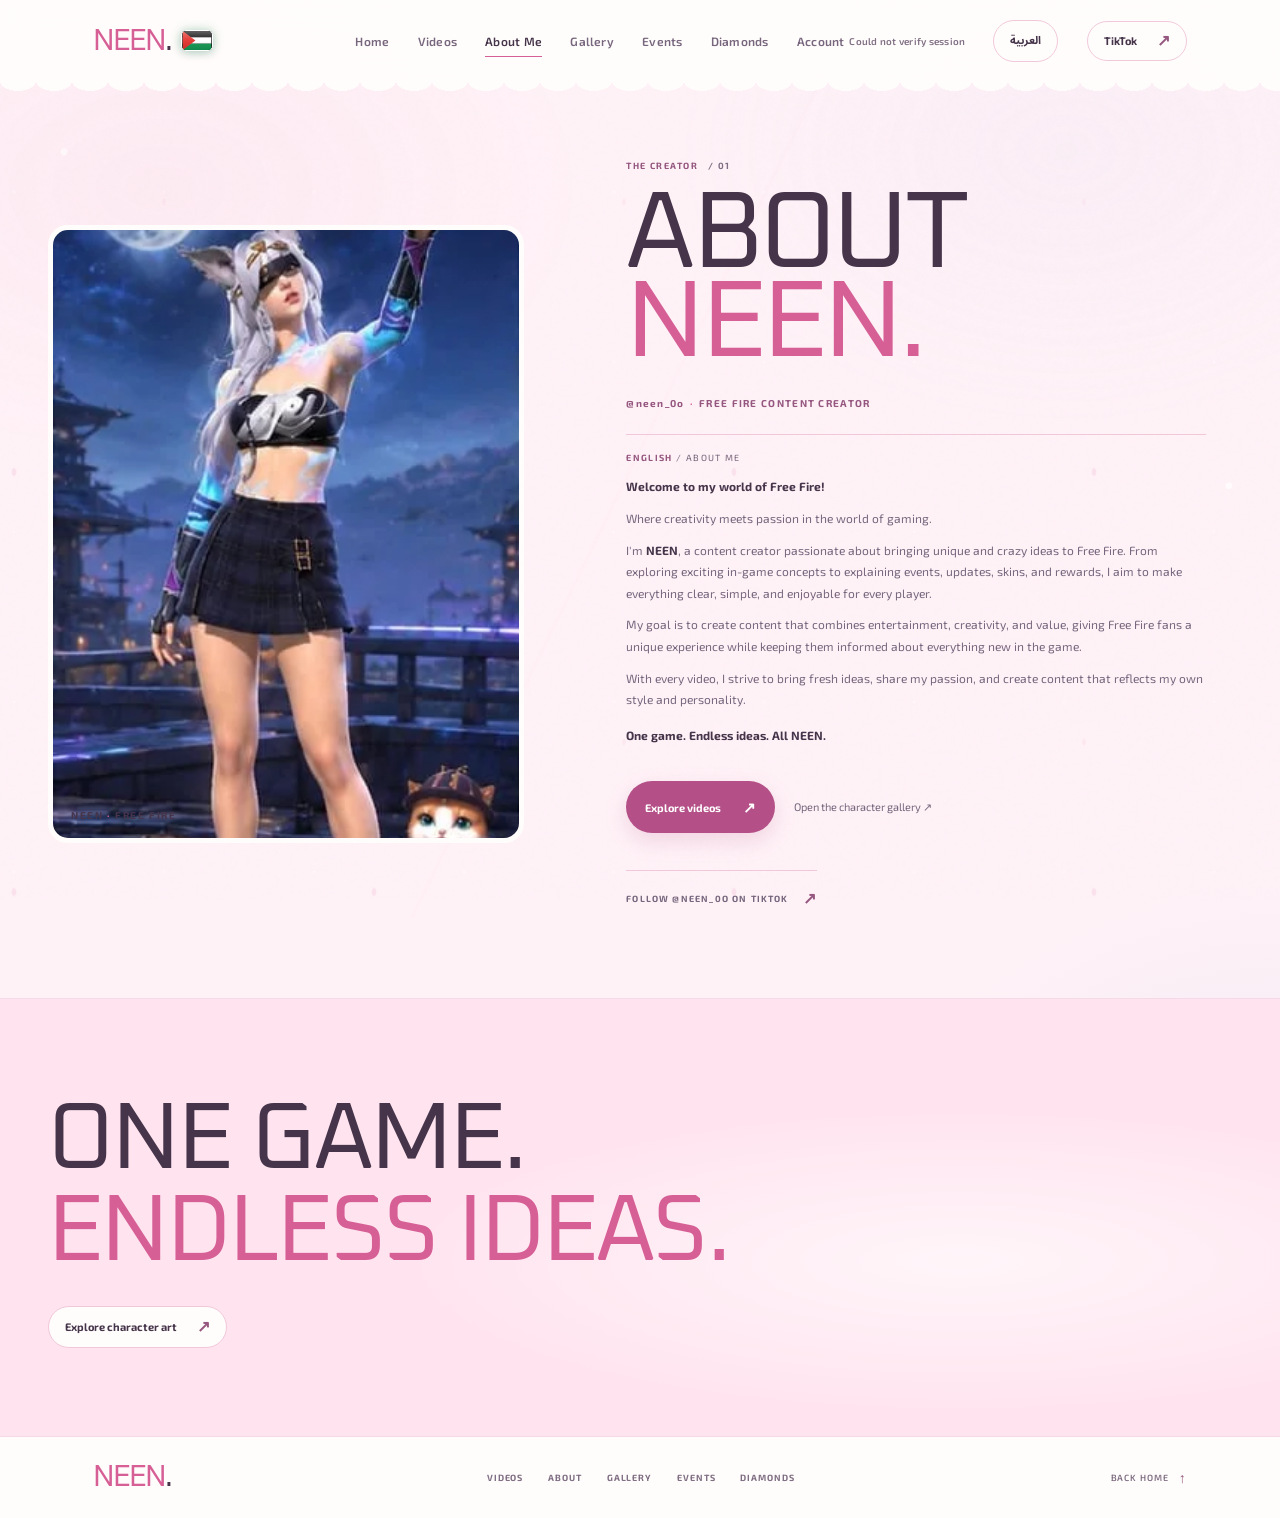
==== about.html @ 9dfdc765 "feat: implement complete owner dashboard" ====
<!doctype html>
<html lang="en">
  <head>
    <meta charset="utf-8" />
    <meta name="viewport" content="width=device-width, initial-scale=1" />
    <meta name="theme-color" content="#FFF2F7" />
    <link rel="icon" type="image/svg+xml" href="favicon.svg" />
    <meta name="description" content="Meet NEEN, a Free Fire content creator." />
    <title>About NEEN — Free Fire Content Creator</title>
    <link rel="preconnect" href="https://fonts.googleapis.com" />
    <link rel="preconnect" href="https://fonts.gstatic.com" crossorigin />
    <link href="https://fonts.googleapis.com/css2?family=Caveat:wght@600;700&family=Exo+2:wght@400;500;600;700;800&family=Noto+Sans+Arabic:wght@400;500;600;700&family=Oxanium:wght@400;500;600;700;800&display=swap" rel="stylesheet" />
    <link rel="stylesheet" href="styles.css?v=20261121u3" />
    <script src="script.js?v=20261121fast" defer></script>
  </head>
  <body>
    <div class="site-shell">
      <header class="site-header">
        <span class="wordmark wordmark-lockup"><a href="index.html" aria-label="NEEN home">NEE</a><a class="wordmark-admin-entry" href="events-admin.php" aria-label="Events admin console">E</a><span aria-hidden="true">.</span><span class="palestine-flag-badge" title="فلسطين • Palestine" aria-label="علم فلسطين"><svg viewBox="0 0 36 24" width="32" height="21" aria-hidden="true"><rect width="36" height="8" y="0" fill="#111111"/><rect width="36" height="8" y="8" fill="#ffffff"/><rect width="36" height="8" y="16" fill="#149954"/><polygon points="0,0 16,12 0,24" fill="#e4312b"/></svg></span></span>
        <button class="menu-toggle" type="button" aria-label="Open navigation" aria-expanded="false" aria-controls="site-navigation"><span></span><span></span></button>
        <nav class="site-navigation" id="site-navigation" aria-label="Main navigation">
          <a class="nav-link" href="index.html">Home</a>
          <a class="nav-link" href="videos.html">Videos</a>
          <a class="nav-link is-active" href="about.html" aria-current="page">About Me</a>
          <a class="nav-link" href="gallery.html">Gallery</a>
          <a class="nav-link" href="events.html">Events</a>
          <a class="nav-link" href="diamonds.html">Diamonds</a>
          <a class="nav-cta" href="https://www.tiktok.com/@neen_0o" target="_blank" rel="noreferrer"><span>TikTok</span><span class="arrow" aria-hidden="true">↗</span></a>
        </nav>
      </header>
      <main class="page-main">
        <section class="about-page section-wrap" aria-labelledby="page-title">
          <figure class="about-page-art">
            <img src="neno/WhatsApp%20Image%202026-10-29%20at%2011.23.14%20PM.webp" alt="NEEN's Free Fire character posing beneath a full moon on a rooftop" fetchpriority="high" />
            <figcaption>NEEN <span>·</span> FREE FIRE</figcaption>
          </figure>
          <div class="about-page-copy">
            <p class="eyebrow section-eyebrow">THE CREATOR <span> / 01</span></p>
            <h1 id="page-title">ABOUT<br /><span>NEEN.</span></h1>
            <p class="about-page-handle">@neen_0o <span>·</span> FREE FIRE CONTENT CREATOR</p>
            <div class="about-biography">
              <section class="about-language-section" lang="en" aria-labelledby="about-english-title">
                <h2 id="about-english-title">ENGLISH <span> / ABOUT ME</span></h2>
                <p class="about-biography-lead"><strong>Welcome to my world of Free Fire!</strong></p>
                <p>Where creativity meets passion in the world of gaming.</p>
                <p>I'm <strong>NEEN</strong>, a content creator passionate about bringing unique and crazy ideas to Free Fire. From exploring exciting in-game concepts to explaining events, updates, skins, and rewards, I aim to make everything clear, simple, and enjoyable for every player.</p>
                <p>My goal is to create content that combines entertainment, creativity, and value, giving Free Fire fans a unique experience while keeping them informed about everything new in the game.</p>
                <p>With every video, I strive to bring fresh ideas, share my passion, and create content that reflects my own style and personality.</p>
                <p class="about-biography-signature"><strong>One game. Endless ideas. All NEEN.</strong></p>
              </section>
              <section class="about-language-section about-language-ar" lang="ar" dir="rtl" aria-labelledby="about-arabic-title">
                <h2 id="about-arabic-title">العربية <span> / نبذة عني</span></h2>
                <p class="about-biography-lead"><strong>مرحبًا بكم في عالمي الخاص بلعبة Free Fire!</strong></p>
                <p>حيث يلتقي الإبداع بالشغف في عالم الألعاب.</p>
                <p>أنا <strong>NEEN</strong>، صانعة محتوى متخصصة في تقديم أفكار مميزة ومجنونة داخل فري فاير، إلى جانب شرح الأحداث والتحديثات والسكنات والجوائز بطريقة واضحة ومبسطة تساعد اللاعبين على متابعة كل ما هو جديد في اللعبة.</p>
                <p>أسعى إلى تقديم محتوى يجمع بين المتعة والإبداع والفائدة، ويمنح محبي فري فاير تجربة مميزة، مع الحرص على تقديم المعلومات بوضوح وتطوير محتوى يحمل بصمتي الخاصة.</p>
                <p class="about-biography-signature"><strong>لعبة واحدة، أفكار بلا حدود، وكلها بطابع NEEN.</strong></p>
              </section>
            </div>
            <div class="about-page-links">
              <a class="button button-primary" href="videos.html"><span>Explore videos</span><span class="button-arrow" aria-hidden="true">↗</span></a>
              <a class="text-link" href="gallery.html">Open the character gallery ↗</a>
            </div>
            <a class="about-tiktok-link" href="https://www.tiktok.com/@neen_0o" target="_blank" rel="noreferrer">FOLLOW @NEEN_0O ON TIKTOK <span aria-hidden="true">↗</span></a>
          </div>
        </section>
        <section class="about-page-note">
          <div class="section-wrap"><p class="eyebrow section-eyebrow">THE NEEN SIGNATURE</p><h2>ONE GAME.<br /><span>ENDLESS IDEAS.</span></h2><a class="outline-link" href="gallery.html"><span>Explore character art</span><span class="arrow" aria-hidden="true">↗</span></a></div>
        </section>
      </main>
      <footer class="site-footer">
        <a class="wordmark footer-wordmark" href="index.html">NEEN<span>.</span></a>
        <p>FREE FIRE CONTENT <span>·</span> @NEEN_0O</p>
        <div class="footer-links"><a href="videos.html">VIDEOS</a><a href="about.html">ABOUT</a><a href="gallery.html">GALLERY</a><a href="events.html">EVENTS</a><a href="diamonds.html">DIAMONDS</a></div>
        <a class="back-to-top" href="index.html">BACK HOME <span aria-hidden="true">↑</span></a>
      </footer>
    </div>
  </body>
</html>
---- styles.css ----
:root {
  color-scheme: light;
  --bg: #fff2f7;
  --bg-raised: #ffe4ef;
  --surface: #fffdfb;
  --surface-raised: #fff7fa;
  --pink: #d65f96;
  --pink-bright: #eb88b4;
  --magenta: #b44f87;
  --pink-soft: #95577f;
  --lavender: #c8c8ed;
  --text: #45344a;
  --text-secondary: #77667d;
  --text-muted: #806f84;
  --border: #f1c8da;
  --divider: #f5d9e6;
  --display: "Oxanium", "Noto Sans Arabic", "Segoe UI", sans-serif;
  --brush: "Caveat", cursive;
  --body: "Exo 2", "Noto Sans Arabic", "Segoe UI", sans-serif;
  --soft-shadow: 0 12px 30px rgb(157 100 139 / 12%);
  font-family: var(--body);
  background: var(--bg);
  color: var(--text);
  scroll-behavior: smooth;
  scroll-padding-top: 88px;
}

*,
*::before,
*::after {
  box-sizing: border-box;
}

body {
  min-width: 320px;
  margin: 0;
  isolation: isolate;
  background:
    radial-gradient(circle at 5% 10%, rgb(255 255 255 / 80%) 0 3px, transparent 4px),
    radial-gradient(circle at 96% 32%, rgb(255 255 255 / 70%) 0 3px, transparent 4px),
    radial-gradient(ellipse at 100% 100%, rgb(200 200 237 / 45%), transparent 34rem),
    var(--bg);
}

body::before {
  position: fixed;
  z-index: -2;
  pointer-events: none;
  inset: 0;
  content: "";
  opacity: 0.035;
  background-image: url("data:image/svg+xml,%3Csvg viewBox='0 0 180 180' xmlns='http://www.w3.org/2000/svg'%3E%3Cfilter id='n'%3E%3CfeTurbulence type='fractalNoise' baseFrequency='.85' numOctaves='3' stitchTiles='stitch'/%3E%3C/filter%3E%3Crect width='100%25' height='100%25' filter='url(%23n)' opacity='.16'/%3E%3C/svg%3E");
}

body::after {
  position: fixed;
  z-index: -1;
  inset: -2%;
  content: "";
  opacity: 0.38;
  pointer-events: none;
  background-image:
    radial-gradient(ellipse at 14% 22%, rgb(214 95 150 / 12%) 0, transparent 28rem),
    radial-gradient(ellipse at 82% 18%, rgb(200 200 237 / 20%) 0, transparent 25rem),
    radial-gradient(ellipse 4px 7px at 40px 70px, rgb(214 95 150 / 28%) 0 42%, transparent 72%),
    radial-gradient(ellipse 3px 6px at 190px 220px, rgb(235 136 180 / 24%) 0 42%, transparent 72%),
    radial-gradient(circle 1px at 40px 40px, rgb(255 255 255 / 78%) 0 1px, transparent 2px),
    linear-gradient(116deg, transparent 49.8%, rgb(214 95 150 / 5%) 50%, transparent 50.2%);
  background-size:
    100% 100%,
    100% 100%,
    360px 420px,
    460px 540px,
    150px 170px,
    100% 100%;
  background-repeat: no-repeat, no-repeat, repeat, repeat, repeat, no-repeat;
  translate: var(--ambient-pointer-x, 0px) var(--ambient-pointer-y, 0px);
  transition: translate 600ms ease-out;
  animation: neen-ambient-drift 54s ease-in-out infinite alternate;
}

@keyframes neen-ambient-drift {
  from {
    transform: translate3d(-1.2%, 0, 0) scale(1);
  }

  to {
    transform: translate3d(1.2%, -1.2%, 0) scale(1.035);
  }
}

a {
  color: inherit;
  text-decoration: none;
}

button,
a {
  -webkit-tap-highlight-color: transparent;
}

a:focus-visible,
button:focus-visible {
  outline: 2px solid var(--pink-soft);
  outline-offset: 5px;
}

.site-shell {
  width: min(100%, 1920px);
  margin-inline: auto;
  overflow: clip;
}

.site-header {
  position: absolute;
  z-index: 10;
  inset: 0 0 auto;
  display: flex;
  align-items: center;
  justify-content: space-between;
  height: 88px;
  padding-inline: clamp(24px, 7.3vw, 112px);
  border-bottom: 1px solid var(--divider);
  background: var(--surface);
}

.wordmark {
  color: var(--pink);
  font-family: var(--display);
  font-size: 25px;
  font-weight: 400;
  line-height: 1;
}

.wordmark span {
  color: var(--text);
}

.wordmark-lockup {
  white-space: nowrap;
}

.wordmark-lockup > a {
  display: inline-block;
  color: inherit;
  font: inherit;
  letter-spacing: inherit;
  line-height: inherit;
  text-decoration: none;
}

.wordmark-lockup > a:focus-visible {
  border-radius: 2px;
  outline: 2px solid var(--pink-soft);
  outline-offset: 2px;
}

.wordmark-lockup > .wordmark-admin-entry {
  position: relative;
}

.wordmark-admin-entry::before {
  position: absolute;
  inset: -0.35em 0;
  content: "";
}

.feed-mark span,
.about-mark span {
  color: var(--pink);
}

.site-navigation {
  display: flex;
  align-items: center;
  gap: clamp(16px, 2.1vw, 33px);
}

.game-label {
  color: var(--text);
  font-family: var(--display);
  font-size: 19px;
  font-style: italic;
  font-weight: 700;
  white-space: nowrap;
}

.nav-link {
  position: relative;
  color: var(--text-secondary);
  font-size: 12px;
  font-weight: 600;
  transition: color 180ms ease;
}

.nav-link::after {
  position: absolute;
  right: 0;
  bottom: -9px;
  left: 0;
  height: 1px;
  background: var(--pink);
  content: "";
  transform: scaleX(0);
  transform-origin: left;
  transition: transform 180ms ease;
}

.nav-link:hover,
.nav-link.is-active {
  color: var(--text);
}

.nav-link.is-active::after,
.nav-link:hover::after {
  transform: scaleX(1);
}

.nav-cta,
.outline-link,
.language-toggle {
  display: inline-flex;
  min-height: 42px;
  align-items: center;
  justify-content: center;
  gap: 20px;
  padding: 0 16px;
  border: 1px solid var(--border);
  border-radius: 999px;
  background: var(--surface);
  color: var(--text);
  font-size: 11px;
  font-weight: 700;
  transition:
    border-color 180ms ease,
    background 180ms ease,
    box-shadow 180ms ease;
}

.nav-cta:hover,
  .outline-link:hover,
  .language-toggle:hover {
  border-color: var(--pink);
  background: var(--bg-raised);
  box-shadow: var(--soft-shadow);
}

.arrow {
  color: var(--pink-soft);
  font-size: 16px;
  line-height: 0.8;
}

.menu-toggle {
  display: none;
}

.hero {
  position: relative;
  display: flex;
  min-height: min(850px, 100svh);
  min-height: max(720px, min(850px, 100svh));
  align-items: center;
  padding: 110px clamp(24px, 12.4vw, 190px) 118px;
  isolation: isolate;
  background:
    radial-gradient(ellipse at 8% 15%, rgb(255 255 255 / 78%), transparent 28rem),
    radial-gradient(ellipse at 90% 85%, rgb(200 200 237 / 38%), transparent 36rem),
    var(--bg);
}

.hero-art {
  position: absolute;
  z-index: -2;
  top: 0;
  right: 0;
  bottom: 0;
  width: min(83%, 1420px);
  overflow: hidden;
  opacity: 1;
}

.hero-art img {
  width: 100%;
  height: 100%;
  object-fit: cover;
  object-position: 30% 38%;
  filter: saturate(1.06) contrast(1.08);
}

.hero-grid {
  position: absolute;
  z-index: -1;
  inset: 88px 0 0;
  pointer-events: none;
  background-image: linear-gradient(rgb(255 255 255 / 2%) 1px, transparent 1px);
  background-size: 100% 120px;
  mask-image: linear-gradient(90deg, #000, transparent 78%);
}

.hero-loot-canvas {
  position: absolute;
  z-index: 1;
  inset: 0;
  display: block;
  width: 100%;
  height: 100%;
  pointer-events: auto;
  touch-action: pan-y;
  cursor: pointer;
  opacity: 1;
}

.hero-loot-canvas:focus-visible {
  outline: 2px solid var(--pink-soft);
  outline-offset: -6px;
}

.hero-loot-status {
  position: absolute;
  z-index: 3;
  top: 104px;
  right: clamp(24px, 7.3vw, 112px);
  width: min(230px, calc(100% - 48px));
  padding: 14px 16px;
  border: 1px solid rgb(255 255 255 / 84%);
  border-radius: 18px;
  background: rgb(255 253 251 / 92%);
  box-shadow: var(--soft-shadow);
  backdrop-filter: blur(12px);
  pointer-events: none;
}

.hero-loot-status p {
  margin: 0;
}

.hero-loot-kicker {
  display: flex;
  justify-content: space-between;
  gap: 8px;
  color: var(--pink-soft);
  font-family: var(--display);
  font-size: 13px;
  font-weight: 800;
  letter-spacing: 0.1em;
}

.hero-loot-kicker span {
  color: var(--text-muted);
  font-family: var(--body);
  font-size: 9px;
  letter-spacing: 0.08em;
}

.hero-loot-count {
  display: flex;
  align-items: baseline;
  gap: 7px;
  margin-top: 5px !important;
  color: var(--text);
  font-family: var(--display);
  font-size: 21px;
  font-weight: 800;
}

.hero-loot-count [data-loot-count] {
  color: #ffd76a;
}

.hero-loot-value {
  margin-top: 2px !important;
  color: #e8c879;
  font-size: 9px;
}

.hero-loot-value > span:last-child {
  margin-left: 4px;
  color: var(--text-muted);
  font-size: 8px;
  letter-spacing: 0.08em;
}

.hero-loot-value [data-loot-coin-value],
.hero-loot-value [data-loot-group-value] {
  color: #e8c879;
  font-size: inherit;
}

.hero-loot-next {
  margin-top: 2px !important;
  color: var(--text-secondary);
  font-size: 10px;
}

.hero-loot-notice {
  margin-top: 8px !important;
  color: var(--text-muted);
  font-size: 9px;
  line-height: 1.4;
}

.hero-home-reward {
  display: grid;
  gap: 6px;
  margin-top: 10px;
  padding-top: 9px;
  border-top: 1px solid var(--divider);
  color: var(--text-secondary);
  font-size: 9px;
  pointer-events: auto;
}

.hero-home-reward strong {
  color: var(--text);
}

.hero-home-reward-button {
  min-height: 30px;
  padding: 5px 9px;
  border: 1px solid rgb(214 95 150 / 32%);
  border-radius: 999px;
  background: linear-gradient(110deg, #ffe4ef, #eee8fb);
  color: var(--text);
  cursor: pointer;
  font: inherit;
  font-weight: 700;
}

.hero-home-reward-button:disabled {
  cursor: not-allowed;
  opacity: 0.6;
}

.hero-home-reward-button:focus-visible {
  outline: 2px solid var(--pink-soft);
  outline-offset: 2px;
}

.hero-home-reward-message {
  color: var(--text-muted);
  font-size: 8px;
  line-height: 1.4;
}

@media (max-width: 760px) {
  .hero-loot-status {
    top: 98px;
    right: 18px;
    width: min(196px, calc(100% - 36px));
    padding: 10px 12px;
  }
}

.hero-loot-canvas[data-webgl="unavailable"],
.hero-loot-canvas[data-webgl="error"] {
  display: none;
}

.loot-drop-section {
  position: relative;
  isolation: isolate;
  width: min(calc(100% - 60px), 1440px);
  min-height: 640px;
  margin: 30px auto;
  overflow: hidden;
  border: 10px solid var(--surface);
  border-radius: 26px;
  box-shadow:
    0 18px 0 -8px var(--lavender),
    0 26px 42px rgb(157 100 139 / 18%),
    inset 0 0 0 1px var(--border);
  background:
    radial-gradient(ellipse at 18% 82%, rgb(214 95 150 / 24%), transparent 42%),
    radial-gradient(ellipse at 82% 18%, rgb(200 200 237 / 30%), transparent 38%),
    var(--bg);
}

.loot-drop-video {
  position: absolute;
  z-index: 0;
  inset: 0;
  width: 100%;
  height: 100%;
  object-fit: cover;
  opacity: 0.7;
  pointer-events: none;
}

.loot-drop-section .hero-loot-canvas {
  z-index: 3;
  opacity: 1;
}

.loot-drop-heading {
  position: absolute;
  z-index: 4;
  top: 48px;
  left: clamp(24px, 7.3vw, 112px);
  pointer-events: none;
}

.loot-drop-heading .eyebrow {
  margin: 0;
}

.loot-drop-heading h2 {
  margin: 14px 0 0;
  color: var(--text);
  font-family: var(--display);
  font-size: 64px;
  font-weight: 400;
  line-height: 0.98;
}

.loot-drop-heading h2 span {
  color: var(--pink-soft);
}

.loot-drop-section .hero-loot-status {
  z-index: 4;
  top: 48px;
  right: clamp(24px, 7.3vw, 112px);
}

@media (max-width: 760px) {
  .loot-drop-section {
    width: calc(100% - 30px);
    min-height: 680px;
    margin-block: 20px;
    border-width: 6px;
    border-radius: 20px;
    box-shadow:
      0 12px 0 -6px var(--lavender),
      0 18px 30px rgb(157 100 139 / 16%),
      inset 0 0 0 1px var(--border);
  }

  .loot-drop-video {
    opacity: 0.58;
  }

  .loot-drop-heading {
    top: 32px;
    left: 24px;
  }

  .loot-drop-heading h2 {
    margin-top: 10px;
    font-size: 46px;
  }

  .loot-drop-section .hero-loot-status {
    top: auto;
    right: 18px;
    bottom: 24px;
  }
}

.hero-content {
  position: relative;
  z-index: 1;
  width: min(560px, 52%);
  animation: rise-in 760ms cubic-bezier(0.2, 0.7, 0.2, 1) both;
}

.eyebrow {
  display: flex;
  align-items: center;
  gap: 10px;
  margin: 0;
  color: var(--text-secondary);
  font-size: 10px;
  font-weight: 700;
  letter-spacing: 0.16em;
}

.status-dot {
  width: 7px;
  aspect-ratio: 1;
  border-radius: 50%;
  background: var(--pink);
  box-shadow: 0 0 14px var(--pink);
}

.hero h1,
.section-heading h2,
.about-copy h2 {
  margin: 22px 0 0;
  font-family: var(--display);
  font-size: clamp(112px, 16vw, 220px);
  font-weight: 400;
  letter-spacing: 0;
  line-height: 0.95;
}

.hero h1 span,
.section-heading h2 span,
.about-copy h2 span {
  color: var(--pink);
}

.hero h1 {
  position: relative;
  width: fit-content;
  margin-top: 30px;
  color: var(--text);
  font-family: var(--display);
  font-size: clamp(100px, 12vw, 166px);
  font-style: normal;
  font-weight: 400;
  line-height: 0.94;
  text-shadow: 0 0 30px rgb(214 95 150 / 28%);
}

.hero h1::after {
  position: absolute;
  right: -5%;
  bottom: -7px;
  left: 3%;
  height: 5px;
  border-radius: 50%;
  background: var(--pink);
  box-shadow: 0 0 18px rgb(214 95 150 / 65%);
  content: "";
  transform: rotate(-3deg);
}

.hero h1 .hero-word {
  color: var(--text);
}

.hero-copy {
  margin: 30px 0 0;
  color: var(--text);
  font-size: 13px;
  font-weight: 700;
  letter-spacing: 0.18em;
  line-height: 1.8;
}

.hero-copy span {
  padding-inline: 8px;
  color: var(--pink);
}

.hero-actions {
  display: flex;
  align-items: center;
  gap: 28px;
  margin-top: 34px;
}

.button {
  display: inline-flex;
  min-height: 50px;
  align-items: center;
  justify-content: center;
  gap: 22px;
  padding: 0 17px;
  font-size: 11px;
  font-weight: 700;
}

.button-primary {
  border-radius: 999px;
  background: var(--magenta);
  box-shadow: 0 8px 22px rgb(180 79 135 / 18%);
  color: #fff;
  transition:
    box-shadow 180ms ease,
    transform 180ms ease;
}

.button-primary:hover {
  box-shadow: 0 10px 24px rgb(180 79 135 / 24%);
  transform: translateY(-2px);
}

.button-arrow {
  font-size: 15px;
}

.text-link {
  display: inline-flex;
  align-items: center;
  gap: 10px;
  color: var(--text-secondary);
  font-size: 11px;
  transition: color 180ms ease;
}

.text-link:hover {
  color: var(--text);
}

.play-mark {
  display: grid;
  width: 27px;
  aspect-ratio: 1;
  place-items: center;
  border: 1px solid var(--border);
  border-radius: 50%;
  color: var(--pink-soft);
  font-size: 8px;
  padding-left: 2px;
}

.hero-index,
.scroll-cue,
.hero-handle {
  position: absolute;
  bottom: 33px;
  color: var(--text-muted);
  font-size: 9px;
  font-weight: 600;
  letter-spacing: 0.13em;
}

.hero-index {
  right: clamp(24px, 7.3vw, 112px);
}

.hero-index span {
  color: var(--pink-soft);
}

.scroll-cue {
  left: clamp(24px, 7.3vw, 112px);
  display: flex;
  align-items: center;
  gap: 12px;
}

.scroll-cue span {
  width: 28px;
  height: 1px;
  background: var(--pink);
}

.hero-handle {
  right: clamp(24px, 12.4vw, 190px);
}

.hero-handle span {
  padding-inline: 5px;
  color: var(--pink);
}

.section-wrap {
  width: min(100% - 48px, 1120px);
  margin-inline: auto;
}

.clips-section {
  padding-block: 116px 126px;
}

.section-heading {
  display: flex;
  align-items: end;
  justify-content: space-between;
  gap: 28px;
  margin-bottom: 42px;
}

.section-eyebrow {
  color: var(--pink-soft);
  font-size: 9px;
}

.section-eyebrow span {
  color: var(--text-muted);
}

.eyebrow,
.hero-index,
.hero-handle,
.home-feature-index,
.home-feature-events-index,
.events-card-index,
.about-page-handle,
.site-footer > p {
  display: none;
}

.setup-notice .eyebrow,
.payment-instructions > .eyebrow,
.review-payment-instructions > .eyebrow {
  display: flex;
}

.section-heading h2 {
  margin-top: 15px;
  font-size: clamp(55px, 6.5vw, 86px);
  line-height: 0.98;
}

.section-description {
  margin: 13px 0 0;
  color: var(--text-secondary);
  font-size: 13px;
}

.outline-link {
  min-height: 42px;
  margin-bottom: 2px;
  white-space: nowrap;
}

.video-grid {
  display: grid;
  grid-template-columns: repeat(4, minmax(0, 1fr));
  gap: 16px;
}

.video-slot:nth-child(5):last-child {
  grid-column: 2 / span 2;
  width: 50%;
  justify-self: center;
}

.video-slot {
  position: relative;
  display: grid;
  min-width: 0;
  aspect-ratio: 9 / 16;
  place-items: center;
  overflow: hidden;
  border: 1px solid rgb(214 95 150 / 56%);
  border-radius: 6px;
  background: var(--surface-raised);
  box-shadow: inset 0 0 34px rgb(214 95 150 / 8%);
}

.video-slot-embed {
  overflow: hidden;
  padding: 0;
  background: var(--bg);
}

.video-slot-embed iframe {
  position: absolute;
  inset: 0;
  width: 100%;
  height: 100%;
  border: 0;
  background: var(--bg);
}

.slot-index,
.slot-label {
  position: absolute;
  z-index: 1;
  color: var(--text-muted);
  font-size: 9px;
  font-weight: 700;
  letter-spacing: 0.14em;
}

.slot-index {
  top: 13px;
  left: 13px;
  color: var(--pink-soft);
}

.slot-label {
  bottom: 14px;
  left: 14px;
}

.slot-empty {
  position: relative;
  z-index: 1;
  display: grid;
  width: 42px;
  aspect-ratio: 1;
  place-items: center;
  border: 1px solid rgb(235 136 180 / 58%);
  border-radius: 50%;
  color: var(--pink-soft);
  font-size: 22px;
  font-weight: 400;
  box-shadow: 0 0 22px rgb(214 95 150 / 15%);
}

.feed-note {
  margin: 17px 0 0;
  color: var(--text-muted);
  font-size: 12px;
  line-height: 1.7;
}

.feed-note a {
  color: var(--pink-soft);
  text-decoration: underline;
  text-decoration-color: rgb(235 136 180 / 50%);
  text-underline-offset: 3px;
}

.feed-action {
  display: inline-flex;
  min-height: 42px;
  place-items: center;
  align-items: center;
  gap: 14px;
  margin-top: 8px;
  padding-inline: 15px;
  border: 1px solid rgb(214 95 150 / 55%);
  color: var(--text);
  font-size: 10px;
  font-weight: 700;
  transition:
    color 180ms ease,
    background 180ms ease,
    transform 180ms ease;
}

.feed-action:hover {
  background: rgb(214 95 150 / 12%);
  transform: translate(2px, -2px);
}

.gallery-section {
  border-block: 1px solid var(--divider);
  background:
    radial-gradient(ellipse at 50% 45%, rgb(255 255 255 / 75%), transparent 48%),
    var(--lavender);
}

.gallery-inner {
  padding-block: 94px 100px;
}

.gallery-heading {
  text-align: center;
}

.gallery-heading .eyebrow {
  justify-content: center;
}

.gallery-heading h2 {
  margin: 15px 0 0;
  font-family: var(--display);
  font-size: clamp(48px, 7vw, 76px);
  font-weight: 400;
  line-height: 0.98;
}

.gallery-heading h2 span {
  color: var(--pink);
}

.gallery-heading .section-description {
  margin-top: 12px;
}

.gallery-frame {
  position: relative;
  width: min(100%, 900px);
  aspect-ratio: 2 / 1;
  margin: 34px auto 0;
  overflow: hidden;
  border: 5px solid var(--surface);
  border-radius: 20px;
  background: var(--surface);
}

.gallery-frame img {
  width: 100%;
  height: 100%;
  object-fit: cover;
  object-position: center 42%;
}

.gallery-frame figcaption {
  position: absolute;
  z-index: 1;
  bottom: 18px;
  left: 20px;
  color: var(--text);
  font-size: 10px;
  font-weight: 700;
  letter-spacing: 0.15em;
}

.gallery-frame figcaption span {
  padding-inline: 5px;
  color: var(--pink);
}

.about-section {
  border-block: 1px solid var(--divider);
  background: var(--surface);
}

.about-inner {
  display: grid;
  grid-template-columns: 0.8fr 1.6fr;
  gap: clamp(40px, 9vw, 130px);
  padding-block: 105px 112px;
}

.about-label {
  display: flex;
  flex-direction: column;
  align-items: flex-start;
  justify-content: space-between;
}

.about-mark {
  color: var(--bg-raised);
  font-family: var(--display);
  font-size: 112px;
  font-weight: 800;
  line-height: 0.8;
}

.about-copy h2 {
  margin: -8px 0 0;
  font-size: clamp(80px, 10vw, 128px);
}

.about-description {
  display: grid;
  grid-template-columns: 0.6fr 1fr;
  gap: 10px 32px;
  margin-top: 32px;
  padding-top: 24px;
  border-top: 1px solid var(--border);
}

.about-handle {
  margin: 2px 0 0;
  color: var(--pink-soft);
  font-size: 11px;
  font-weight: 700;
}

.about-description > p:not(.about-handle) {
  max-width: 430px;
  margin: 0;
  color: var(--text-secondary);
  font-size: 13px;
  line-height: 1.9;
}

.about-link {
  display: inline-flex;
  width: fit-content;
  align-items: center;
  gap: 13px;
  grid-column: 2;
  margin-top: 12px;
  color: var(--text);
  font-size: 9px;
  font-weight: 700;
  letter-spacing: 0.12em;
}

.about-link .arrow {
  transition: transform 180ms ease;
}

.about-link:hover .arrow {
  transform: translate(3px, -3px);
}

.closing-cta {
  padding-block: 82px 88px;
  background:
    radial-gradient(circle at 90% 50%, rgb(255 255 255 / 65%) 0 4px, transparent 5px),
    var(--bg-raised);
  text-align: center;
}

.closing-inner {
  display: flex;
  flex-direction: column;
  align-items: center;
}

.closing-inner > .eyebrow {
  color: var(--text-muted);
  font-size: 9px;
}

.closing-link {
  display: inline-flex;
  align-items: center;
  gap: 10px;
  margin-top: 15px;
  font-family: var(--display);
  font-size: clamp(52px, 8vw, 86px);
  font-weight: 700;
  line-height: 1;
}

.closing-link span {
  color: var(--pink);
}

.closing-link i {
  align-self: flex-start;
  margin-top: 3px;
  color: var(--pink-soft);
  font-family: var(--body);
  font-size: 22px;
  font-style: normal;
  transition: transform 180ms ease;
}

.closing-link:hover i {
  transform: translate(3px, -3px);
}

.site-footer {
  display: flex;
  min-height: 88px;
  align-items: center;
  justify-content: space-between;
  gap: 20px;
  padding: 18px clamp(24px, 7.3vw, 112px);
  border-top: 1px solid var(--divider);
  background: var(--surface);
  background: var(--surface);
}

.footer-wordmark {
  font-size: 27px;
}

.site-footer p,
.back-to-top {
  margin: 0;
  color: var(--text-muted);
  font-size: 9px;
  font-weight: 600;
  letter-spacing: 0.1em;
}

.site-footer p span {
  padding-inline: 5px;
  color: var(--pink);
}

.back-to-top {
  display: inline-flex;
  align-items: center;
  gap: 10px;
  transition: color 180ms ease;
}

.back-to-top:hover {
  color: var(--text);
}

.back-to-top span {
  color: var(--pink-soft);
  font-size: 14px;
}

.reveal-ready .reveal {
  opacity: 0;
  transform: translateY(18px);
  transition:
    opacity 650ms ease,
    transform 650ms cubic-bezier(0.2, 0.7, 0.2, 1);
}

.reveal-ready .reveal.is-visible {
  opacity: 1;
  transform: translateY(0);
}

@keyframes rise-in {
  from {
    opacity: 0;
    transform: translateY(20px);
  }

  to {
    opacity: 1;
    transform: translateY(0);
  }
}

@media (min-width: 1600px) {
  .hero {
    min-height: 860px;
  }
}

@media (max-width: 760px) {
  :root {
    scroll-padding-top: 70px;
  }

  .site-header {
    height: 70px;
    padding-inline: 24px;
    background: rgb(255 253 251 / 96%);
    backdrop-filter: blur(14px);
  }

  .wordmark {
    font-size: 23px;
  }

  .game-label {
    display: none;
  }

  .menu-toggle {
    position: relative;
    z-index: 2;
    display: flex;
    width: 42px;
    height: 42px;
    flex-direction: column;
    align-items: center;
    justify-content: center;
    gap: 6px;
    border: 1px solid var(--border);
    border-radius: 50%;
    background: var(--bg-raised);
    cursor: pointer;
  }

  .menu-toggle span {
    width: 17px;
    height: 1px;
    background: var(--text);
    transition:
      transform 180ms ease,
      background 180ms ease;
  }

  .menu-toggle[aria-expanded="true"] span:first-child {
    background: var(--pink-soft);
    transform: translateY(3.5px) rotate(45deg);
  }

  .menu-toggle[aria-expanded="true"] span:last-child {
    background: var(--pink-soft);
    transform: translateY(-3.5px) rotate(-45deg);
  }

  .site-navigation {
    position: absolute;
    top: 70px;
    right: 0;
    left: 0;
    display: flex;
    flex-direction: column;
    align-items: stretch;
    gap: 0;
    padding: 8px 24px 23px;
    border-bottom: 1px solid var(--border);
    background: rgb(255 253 251 / 98%);
    opacity: 0;
    pointer-events: none;
    transform: translateY(-8px);
    transition:
      opacity 180ms ease,
      transform 180ms ease;
  }

  .site-navigation.is-open {
    opacity: 1;
    pointer-events: auto;
    transform: translateY(0);
  }

  .nav-link {
    padding: 14px 0;
    border-bottom: 1px solid var(--divider);
    font-size: 13px;
  }

  .nav-link::after {
    display: none;
  }

  .nav-cta {
    justify-content: space-between;
    margin-top: 17px;
  }

  .language-toggle {
    width: 100%;
    justify-content: space-between;
    margin-top: 10px;
  }

  .hero {
    min-height: max(700px, 100svh);
    align-items: flex-end;
    padding: 0 24px 116px;
  }

  .hero-art {
    top: 70px;
    width: 100%;
    opacity: 1;
  }

  .hero-art img {
    object-position: 54% center;
  }

  .hero-grid {
    inset-block-start: 70px;
    background-size: 100% 92px;
    mask-image: linear-gradient(0deg, #000, transparent 85%);
  }

  .hero-content {
    width: min(510px, 100%);
  }

  .hero h1 {
    margin-top: 19px;
    font-size: clamp(84px, 20vw, 130px);
  }

  .hero-copy {
    margin-top: 24px;
    font-size: 13px;
  }

  .hero-actions {
    gap: 17px;
    margin-top: 25px;
  }

  .text-link {
    font-size: 10px;
  }

  .hero-index {
    right: 24px;
    bottom: 28px;
  }

  .scroll-cue {
    bottom: 28px;
    left: 24px;
    font-size: 8px;
  }

  .hero-handle {
    display: none;
  }

  .section-wrap {
    width: min(100% - 48px, 560px);
  }

  .clips-section {
    padding-block: 82px 88px;
  }

  .section-heading {
    align-items: start;
    margin-bottom: 28px;
  }

  .section-heading h2 {
    font-size: clamp(56px, 12vw, 74px);
  }

  .outline-link {
    min-height: 38px;
    gap: 10px;
    margin-top: 24px;
    padding-inline: 11px;
    font-size: 9px;
  }

  .video-grid {
    grid-template-columns: repeat(2, minmax(0, 1fr));
    gap: 12px;
  }

  .video-slot:nth-child(5):last-child {
    grid-column: auto;
    width: auto;
  }

  .video-slot {
    aspect-ratio: 9 / 16;
  }

  .feed-note {
    font-size: 11px;
  }

  .feed-action {
    min-height: 40px;
  }

  .about-inner {
    grid-template-columns: 1fr;
    gap: 37px;
    padding-block: 76px 83px;
  }

  .about-label {
    flex-direction: row;
    align-items: center;
  }

  .about-mark {
    font-size: 62px;
  }

  .about-copy h2 {
    font-size: clamp(84px, 19vw, 120px);
  }

  .about-description {
    grid-template-columns: 1fr;
    gap: 14px;
    margin-top: 25px;
    padding-top: 20px;
  }

  .about-link {
    grid-column: 1;
    margin-top: 5px;
  }

  .closing-cta {
    padding-block: 67px 72px;
  }

  .closing-link {
    font-size: clamp(48px, 11vw, 70px);
  }

  .closing-link i {
    font-size: 17px;
  }

  .site-footer {
    min-height: 78px;
    padding-inline: 24px;
  }

  .site-footer p {
    display: none;
  }
}

@media (max-width: 390px) {
  .hero-actions {
    align-items: flex-start;
    flex-direction: column;
    gap: 17px;
  }

  .section-heading {
    flex-direction: column;
    gap: 0;
  }

  .outline-link {
    margin-top: 4px;
  }
}

@media (prefers-reduced-motion: reduce) {
  *,
  *::before,
  *::after {
    scroll-behavior: auto !important;
    animation-duration: 0.01ms !important;
    animation-iteration-count: 1 !important;
    transition-duration: 0.01ms !important;
  }

  body::after {
    animation: none;
    opacity: 0.2;
    translate: none;
    transition: none;
  }
}

:root {
  scroll-padding-top: 88px;
}

.site-header {
  position: fixed;
  height: 82px;
  border-bottom-color: var(--border);
  background: rgb(255 253 251 / 96%);
  backdrop-filter: blur(18px);
}

.wordmark {
  font-size: 30px;
  letter-spacing: -0.07em;
}

.site-navigation {
  gap: clamp(20px, 2.6vw, 38px);
}

.nav-link {
  font-size: 12px;
  letter-spacing: 0.02em;
}

.nav-cta {
  min-height: 40px;
}

.hero {
  min-height: max(760px, min(940px, 100svh));
  padding: 130px clamp(24px, 12.4vw, 190px) 118px;
  background:
    radial-gradient(ellipse at 8% 15%, rgb(255 255 255 / 78%), transparent 28rem),
    radial-gradient(ellipse at 90% 85%, rgb(200 200 237 / 38%), transparent 36rem),
    var(--bg);
}

.hero-art {
  top: 24px;
  right: 0;
  bottom: 0;
  width: min(79%, 1420px);
  opacity: 1;
  mask-image: none;
}

.hero-art img {
  object-position: 52% 38%;
  filter: saturate(0.94) contrast(1.05);
}

.hero-content {
  width: min(590px, 55%);
  animation: rise-in 760ms cubic-bezier(0.2, 0.7, 0.2, 1) both;
}

.hero .eyebrow {
  color: var(--text-secondary);
  font-size: 10px;
}

.hero h1 {
  margin-top: 26px;
  font-family: var(--display);
  font-size: clamp(142px, 19.5vw, 260px);
  font-weight: 700;
  letter-spacing: -0.055em;
  line-height: 0.77;
  text-shadow: 0 12px 50px rgb(214 95 150 / 13%);
}

.hero h1::after {
  right: 4%;
  bottom: -16px;
  left: 4%;
  height: 3px;
  opacity: 0.75;
}

.hero-copy {
  margin-top: 35px;
  font-size: clamp(25px, 3.2vw, 38px);
  font-weight: 600;
  letter-spacing: -0.045em;
  line-height: 1.15;
}

.hero-copy span {
  color: var(--pink-soft);
  font-family: var(--brush);
  font-size: 1.16em;
  letter-spacing: 0;
  line-height: 1;
}

.hero-note {
  margin: 20px 0 0;
  color: var(--text-secondary);
  font-size: 10px;
  font-weight: 700;
  letter-spacing: 0.2em;
}

.hero-note span {
  padding-inline: 8px;
  color: var(--pink);
}

.hero-actions {
  gap: 25px;
  margin-top: 31px;
}

.button-primary {
  min-height: 52px;
  padding-inline: 19px;
}

.hero-index,
.scroll-cue,
.hero-handle {
  bottom: 36px;
}

.section-wrap {
  width: min(calc(100% - clamp(40px, 8vw, 96px)), 1280px);
}

.clips-section {
  padding-block: 124px 132px;
}

.section-heading {
  margin-bottom: 38px;
}

.section-heading h2 {
  font-size: clamp(62px, 7vw, 94px);
  letter-spacing: -0.035em;
}

.section-description {
  font-size: 13px;
}

.outline-link {
  border-color: var(--border);
  background: var(--surface);
}

.video-grid {
  grid-template-columns: repeat(4, minmax(0, 1fr));
  gap: 18px;
}

.video-slot:nth-child(5):last-child {
  grid-column: 2 / span 2;
  width: 52%;
}

.video-slot {
  border-color: var(--border);
  border-radius: 16px;
  background: var(--surface);
  box-shadow: none;
}

.video-slot-embed {
  background: var(--bg);
}

.video-slot:hover {
  border-color: var(--pink);
  box-shadow: none;
}

.feed-note {
  margin-top: 21px;
}

.gallery-section {
  position: relative;
  overflow: hidden;
  border-block-color: var(--divider);
  background:
    radial-gradient(ellipse at 50% 20%, rgb(255 255 255 / 70%), transparent 46%),
    var(--lavender);
}

.gallery-inner {
  padding-block: 108px 118px;
}

.gallery-heading h2 {
  font-size: clamp(58px, 7.5vw, 88px);
  letter-spacing: -0.04em;
}

.gallery-grid {
  columns: 3;
  column-gap: 18px;
  margin-top: 45px;
}

.gallery-card {
  position: relative;
  break-inside: avoid;
  width: 100%;
  margin: 0 0 20px;
  border: 4px solid var(--surface);
  border-radius: 16px;
  background: var(--surface);
  transition:
    border-color 220ms ease,
    transform 220ms ease;
}

.gallery-card:hover {
  z-index: 1;
  border-color: var(--pink-bright);
  transform: translateY(-3px);
}

.gallery-image-button {
  position: relative;
  display: block;
  width: 100%;
  padding: 0;
  overflow: hidden;
  border: 0;
  border-radius: 12px;
  background: var(--surface-raised);
  cursor: zoom-in;
}

.gallery-image-button img {
  display: block;
  width: 100%;
  height: auto;
  transition: transform 450ms cubic-bezier(0.2, 0.7, 0.2, 1);
}

.gallery-card:hover .gallery-image-button img {
  transform: scale(1.025);
}

.gallery-zoom {
  position: absolute;
  right: 12px;
  bottom: 12px;
  display: grid;
  width: 34px;
  aspect-ratio: 1;
  place-items: center;
  border: 1px solid rgb(255 255 255 / 35%);
  border-radius: 50%;
  background: rgb(255 249 251 / 88%);
  color: var(--text);
  font-size: 16px;
  opacity: 0;
  transform: translateY(4px);
  transition:
    opacity 180ms ease,
    transform 180ms ease;
}

.gallery-card:hover .gallery-zoom,
.gallery-image-button:focus-visible .gallery-zoom {
  opacity: 1;
  transform: translateY(0);
}

.gallery-card-meta {
  display: flex;
  min-height: 40px;
  align-items: center;
  justify-content: space-between;
  gap: 12px;
  padding: 0 12px;
  color: var(--text-muted);
  font-size: 8px;
  font-weight: 700;
  letter-spacing: 0.12em;
}

.gallery-card-meta span:first-child {
  color: var(--text-secondary);
}

.about-section {
  background:
    radial-gradient(ellipse at 75% 50%, rgb(255 255 255 / 70%), transparent 34%),
    var(--surface);
}

.about-inner {
  grid-template-columns: 0.72fr 0.92fr 1.5fr;
  align-items: center;
  gap: clamp(24px, 4vw, 58px);
  padding-block: 118px 124px;
}

.about-label {
  min-height: 330px;
}

.about-label .eyebrow {
  line-height: 1.7;
}

.about-mark {
  font-size: clamp(90px, 10vw, 132px);
  letter-spacing: -0.08em;
}

.about-portrait {
  position: relative;
  min-width: 0;
  aspect-ratio: 0.82;
  margin: 0;
  overflow: hidden;
  border: 4px solid var(--surface);
  border-radius: 18px;
  background: var(--surface);
}

.about-portrait img {
  display: block;
  width: 100%;
  height: 100%;
  object-fit: cover;
  object-position: 24% center;
}

.about-portrait figcaption {
  position: absolute;
  z-index: 1;
  bottom: 14px;
  left: 15px;
  color: var(--text);
  font-size: 9px;
  font-weight: 700;
  letter-spacing: 0.14em;
}

.about-portrait figcaption span {
  padding-inline: 4px;
  color: var(--pink);
}

.about-copy h2 {
  font-size: clamp(78px, 9.5vw, 122px);
  letter-spacing: -0.025em;
}

.about-description {
  grid-template-columns: 0.52fr 1fr;
  gap: 12px 22px;
  margin-top: 27px;
  padding-top: 22px;
}

.about-description > p:not(.about-handle) {
  font-size: 13px;
  line-height: 1.9;
}

.closing-cta {
  position: relative;
  isolation: isolate;
  overflow: hidden;
  padding-block: 100px 104px;
  border-top: 1px solid var(--divider);
  background:
    radial-gradient(ellipse at 50% 115%, rgb(200 200 237 / 48%), transparent 55%),
    var(--bg-raised);
}

.closing-cta::before {
  position: absolute;
  z-index: -1;
  top: 50%;
  left: 50%;
  color: rgb(255 255 255 / 30%);
  content: "N";
  font-family: var(--display);
  font-size: min(52vw, 620px);
  font-weight: 800;
  line-height: 0.7;
  transform: translate(-50%, -47%);
}

.closing-inner {
  position: relative;
}

.closing-index {
  position: absolute;
  top: -34px;
  right: 0;
  color: var(--text-muted);
  font-size: 9px;
  font-weight: 700;
  letter-spacing: 0.16em;
}

.closing-inner > .eyebrow {
  color: var(--pink-soft);
}

.closing-link {
  margin-top: 21px;
  font-size: clamp(62px, 9vw, 104px);
  letter-spacing: -0.02em;
}

.closing-link:hover {
  color: var(--magenta);
}

.site-footer {
  min-height: 82px;
  border-top-color: var(--divider);
  background: var(--surface);
}

.reveal-ready .reveal {
  transform: translateY(24px);
}

.reveal-ready .gallery-card.reveal {
  opacity: 0;
}

.reveal-ready .gallery-card.reveal.is-visible {
  opacity: 1;
}

.lightbox {
  position: fixed;
  width: min(1000px, calc(100vw - 40px));
  max-width: none;
  max-height: calc(100vh - 40px);
  padding: 20px;
  overflow: visible;
  border: 4px solid var(--surface);
  border-radius: 20px;
  background: var(--surface);
  color: var(--text);
  box-shadow: 0 18px 56px rgb(67 45 76 / 28%);
}

.lightbox::backdrop {
  background: rgb(56 35 44 / 48%);
  backdrop-filter: blur(8px);
}

.lightbox-figure {
  display: grid;
  max-height: calc(100vh - 80px);
  justify-items: center;
  gap: 12px;
  margin: 0;
}

.lightbox-image {
  display: block;
  max-width: 100%;
  max-height: calc(100vh - 150px);
  object-fit: cover;
}

.lightbox-caption {
  display: grid;
  justify-items: center;
  gap: 5px;
  color: var(--text-secondary);
  font-size: 10px;
  font-weight: 700;
  letter-spacing: 0.15em;
  text-align: center;
  text-transform: uppercase;
}

.lightbox-count {
  color: var(--pink-soft);
  font-size: 9px;
  letter-spacing: 0.08em;
}

.lightbox-close,
.lightbox-nav {
  position: absolute;
  z-index: 1;
  display: grid;
  width: 42px;
  aspect-ratio: 1;
  place-items: center;
  border: 1px solid rgb(255 255 255 / 24%);
  border-radius: 50%;
  background: rgb(255 249 251 / 92%);
  color: var(--text);
  cursor: pointer;
  transition:
    border-color 180ms ease,
    background 180ms ease,
    color 180ms ease;
}

.lightbox-close:hover,
.lightbox-nav:hover {
  border-color: var(--pink);
  background: rgb(214 95 150 / 15%);
  color: var(--pink-soft);
}

.lightbox-close {
  top: 10px;
  right: 10px;
  font-size: 24px;
}

.lightbox-nav {
  top: 50%;
  font-size: 20px;
  transform: translateY(-50%);
}

.lightbox-previous {
  left: -21px;
}

.lightbox-next {
  right: -21px;
}

@media (max-width: 1050px) {
  .site-header {
    padding-inline: 32px;
  }

  .site-navigation {
    gap: 20px;
  }

  .game-label {
    display: none;
  }

  .hero-content {
    width: min(560px, 59%);
  }

  .about-inner {
    grid-template-columns: 0.65fr 0.9fr 1.45fr;
    gap: 24px;
  }

  .about-label {
    min-height: 270px;
  }
}

@media (max-width: 760px) {
  :root {
    scroll-padding-top: 70px;
  }

  .site-header {
    height: 70px;
    padding-inline: 24px;
  }

  .site-navigation {
    visibility: hidden;
    top: 70px;
    background: rgb(255 253 251 / 98%);
    backdrop-filter: blur(18px);
  }

  .site-navigation.is-open {
    visibility: visible;
  }

  .hero {
    min-height: max(730px, 100svh);
    padding: 0 24px 116px;
  }

  .hero-art {
    top: 70px;
    width: 100%;
    opacity: 1;
    mask-image: none;
  }

  .hero-art img {
    object-position: 52% 22%;
  }

  .hero-content {
    width: min(510px, 100%);
  }

  .hero h1 {
    margin-top: 20px;
    font-size: clamp(112px, 25vw, 174px);
  }

  .hero-copy {
    margin-top: 27px;
    font-size: clamp(27px, 7vw, 35px);
  }

  .hero-note {
    margin-top: 16px;
    font-size: 9px;
  }

  .hero-actions {
    gap: 17px;
    margin-top: 25px;
  }

  .section-wrap {
    width: min(calc(100% - 40px), 680px);
  }

  .clips-section {
    padding-block: 88px 94px;
  }

  .section-heading {
    align-items: start;
    gap: 18px;
  }

  .section-heading h2 {
    font-size: clamp(44px, 10.5vw, 76px);
  }

  .video-grid {
    grid-template-columns: repeat(2, minmax(0, 1fr));
    gap: 12px;
  }

  .video-slot:nth-child(5):last-child {
    grid-column: auto;
    width: auto;
  }

  .gallery-inner {
    padding-block: 82px 88px;
  }

  .gallery-heading h2 {
    font-size: clamp(48px, 10.5vw, 70px);
  }

  .gallery-grid {
    columns: 2;
    column-gap: 12px;
    margin-top: 32px;
  }

  .gallery-card {
    margin-bottom: 12px;
  }

  .gallery-card-meta {
    min-height: 36px;
    gap: 6px;
    padding-inline: 8px;
    font-size: 7px;
    letter-spacing: 0.08em;
  }

  .gallery-zoom {
    right: 8px;
    bottom: 8px;
    width: 30px;
    opacity: 1;
    transform: none;
  }

  .about-inner {
    grid-template-columns: 1fr;
    gap: 25px;
    padding-block: 82px 88px;
  }

  .about-label {
    min-height: 0;
    flex-direction: row;
    align-items: center;
  }

  .about-mark {
    font-size: 72px;
  }

  .about-portrait {
    width: min(100%, 430px);
    aspect-ratio: 1.08;
    justify-self: center;
  }

  .about-portrait img {
    object-position: 24% 40%;
  }

  .about-copy h2 {
    font-size: clamp(84px, 19vw, 120px);
  }

  .about-description {
    grid-template-columns: 1fr;
    gap: 14px;
    margin-top: 25px;
    padding-top: 20px;
  }

  .about-link {
    grid-column: 1;
  }

  .closing-cta {
    padding-block: 78px 84px;
  }

  .closing-index {
    top: -27px;
  }

  .closing-link {
    font-size: clamp(50px, 12vw, 74px);
  }

  .site-footer {
    min-height: 78px;
    padding-inline: 24px;
  }
}

@media (max-width: 480px) {
  .hero-actions {
    align-items: flex-start;
    flex-direction: column;
    gap: 17px;
  }

  .hero {
    min-height: max(700px, 100svh);
  }

  .section-heading {
    flex-direction: column;
    gap: 0;
  }

  .outline-link {
    margin-top: 14px;
  }

  .video-grid {
    grid-template-columns: 1fr;
  }

  .video-slot {
    width: min(100%, 330px);
    justify-self: center;
  }

  .feed-note {
    font-size: 10px;
  }

  .gallery-grid {
    columns: 1;
  }

  .gallery-card-meta {
    font-size: 8px;
  }

  .lightbox {
    width: calc(100vw - 24px);
    padding: 14px;
  }

  .lightbox-previous {
    left: 4px;
  }

  .lightbox-next {
    right: 4px;
  }

  .lightbox-close,
  .lightbox-nav {
    width: 38px;
  }
}

[hidden] {
  display: none !important;
}

.home-hero .hero-art {
  inset: 0;
  width: 100%;
  opacity: 1;
  mask-image: none;
}

.home-hero {
  overflow: hidden;
  width: min(calc(100% - 60px), 1440px);
  min-height: clamp(620px, min(calc(100svh - 82px), 68vw), 940px);
  margin: 102px auto 30px;
  padding: clamp(36px, 6vh, 72px) clamp(24px, 7vw, 112px);
  border: 10px solid var(--surface);
  border-radius: 26px;
  box-shadow:
    0 18px 0 -8px var(--lavender),
    0 26px 42px rgb(157 100 139 / 18%),
    inset 0 0 0 1px var(--border);
  background: var(--bg);
}

.home-hero .hero-art img {
  display: block;
  width: 96%;
  height: 96%;
  margin: auto 0 auto auto;
  object-fit: cover;
  object-position: right center;
  filter: none;
}

@media (hover: hover) and (pointer: fine) and (prefers-reduced-motion: no-preference) {
  .home-hero .hero-art img {
    transform:
      perspective(1400px)
      rotateX(var(--hero-tilt-x, 0deg))
      rotateY(var(--hero-tilt-y, 0deg))
      scale(1.015);
    transform-origin: center;
    transition: transform 240ms ease-out;
    will-change: transform;
  }
}

.home-hero .hero-content {
  z-index: 2;
  width: min(460px, 38%);
  margin: 0 auto 0 0;
  padding: 0;
  border: 0;
  border-radius: 0;
  background: none;
  box-shadow: none;
  text-align: left;
}

.home-hero .hero-content .hero-actions {
  flex-wrap: wrap;
}

.home-hero .hero-content h1 {
  margin-top: 20px;
  font-family: var(--display);
  font-size: clamp(112px, 16.5vw, 224px);
  font-weight: 400;
  letter-spacing: -0.02em;
  line-height: 0.95;
  text-shadow: none;
}

.home-hero .hero-content h1 .hero-word {
  color: var(--pink);
  background: none;
  filter: none;
}

.home-hero .hero-content h1::after {
  right: 12%;
  bottom: -12px;
  left: 4%;
  height: 2px;
  background: linear-gradient(90deg, transparent, var(--pink) 28%, var(--lavender) 68%, transparent);
  box-shadow: none;
  transform: rotate(-2deg);
}

.home-hero .hero-index,
.home-hero .scroll-cue,
.home-hero .hero-handle {
  z-index: 2;
}

.site-header {
  position: fixed;
  height: 82px;
  border-bottom-color: var(--divider);
  background: rgb(255 253 251 / 94%);
  backdrop-filter: blur(16px);
}

.site-header::after {
  position: absolute;
  right: 0;
  bottom: -10px;
  left: 0;
  height: 10px;
  background: radial-gradient(18px 10px at 50% 0, var(--surface) 98%, transparent 100%) 0 0 / 36px 10px repeat-x;
  content: "";
  pointer-events: none;
}

.home-site-shell > .site-header {
  position: relative;
  inset: auto;
  height: 82px;
  border-bottom-color: var(--divider);
  background: var(--surface);
  backdrop-filter: none;
}

.site-navigation {
  gap: clamp(17px, 2.2vw, 32px);
}

.nav-link[aria-current="page"] {
  color: var(--text);
}

.nav-link[aria-current="page"]::after {
  transform: scaleX(1);
}

.page-main {
  min-height: calc(100vh - 82px);
  padding-top: 82px;
}

.home-discover {
  padding-block: 117px 120px;
  background: var(--surface);
}

.home-discover .section-heading h2 {
  font-size: clamp(56px, 7vw, 88px);
  letter-spacing: -0.035em;
}

.home-discover .section-heading h2 span,
.preview-copy h2 span,
.gallery-preview-heading h2 span,
.home-cta h2 span,
.about-page-copy h1 span,
.about-page-note h2 span,
.page-intro h1 span,
.page-bottom-cta h2 span,
.gallery-page-note h2 span,
.diamonds-intro h1 span {
  color: var(--pink);
}

.home-link-grid {
  display: grid;
  grid-template-columns: repeat(2, minmax(0, 1fr));
  gap: 16px;
}

.home-feature {
  position: relative;
  display: flex;
  min-height: 235px;
  flex-direction: column;
  justify-content: space-between;
  gap: 24px;
  padding: 21px 23px;
  overflow: hidden;
  border: 1px solid var(--border);
  clip-path: polygon(
    0 3%, 8.33% 0, 16.67% 3%, 25% 0, 33.33% 3%, 41.67% 0, 50% 3%,
    58.33% 0, 66.67% 3%, 75% 0, 83.33% 3%, 91.67% 0, 100% 3%,
    98% 15%, 100% 27%, 98% 39%, 100% 51%, 98% 63%, 100% 75%,
    98% 87%, 100% 97%, 91.67% 100%, 83.33% 97%, 75% 100%, 66.67% 97%,
    58.33% 100%, 50% 97%, 41.67% 100%, 33.33% 97%, 25% 100%, 16.67% 97%,
    8.33% 100%, 0 97%, 2% 85%, 0 73%, 2% 61%, 0 49%, 2% 37%, 0 25%, 2% 13%
  );
  background: var(--surface);
  transition:
    border-color 220ms ease,
    transform 220ms ease;
}

.home-feature:hover {
  border-color: var(--pink);
  transform: translateY(-3px);
}

.home-feature-index {
  position: relative;
  z-index: 1;
  color: var(--pink-soft);
  font-size: 9px;
  font-weight: 700;
  letter-spacing: 0.16em;
}

.home-feature-title {
  position: relative;
  z-index: 1;
  max-width: 390px;
  font-family: var(--display);
  font-size: clamp(34px, 4vw, 52px);
  font-weight: 400;
  letter-spacing: -0.02em;
  line-height: 0.96;
  text-transform: uppercase;
}

.home-feature-title span {
  display: block;
  max-width: 280px;
  margin-top: 10px;
  color: var(--text-secondary);
  font-family: var(--body);
  font-size: 11px;
  font-weight: 400;
  letter-spacing: 0;
  line-height: 1.65;
  text-transform: none;
}

.home-feature-arrow {
  position: absolute;
  right: 20px;
  bottom: 20px;
  color: var(--pink-soft);
  font-size: 21px;
  transition: transform 180ms ease;
}

.home-feature:hover .home-feature-arrow {
  transform: translate(3px, -3px);
}

.home-feature-videos,
.home-feature-gallery,
.home-feature-about {
  isolation: isolate;
  background: var(--surface);
}

.home-feature-videos img,
.home-feature-gallery img,
.home-feature-about img {
  position: absolute;
  z-index: -2;
  inset: 0 0 0 auto;
  width: 42%;
  height: 100%;
  object-fit: cover;
  object-position: center 32%;
  opacity: 1;
  transition: transform 400ms ease;
}

.home-feature-gallery .home-feature-index,
.home-feature-about .home-feature-index,
.home-feature-videos .home-feature-index,
.home-feature-videos .home-feature-title,
.home-feature-gallery .home-feature-title,
.home-feature-about .home-feature-title {
  max-width: 56%;
}

.home-feature-gallery .home-feature-title span,
.home-feature-about .home-feature-title span {
  max-width: 100%;
}

.home-feature-gallery:hover img,
.home-feature-videos:hover img,
.home-feature-about:hover img {
  transform: scale(1.035);
}

.home-feature-about img {
  object-position: center 25%;
}

.home-feature-diamonds {
  border-color: rgb(214 95 150 / 24%);
  background:
    radial-gradient(ellipse at 80% 20%, rgb(214 95 150 / 16%), transparent 42%),
    linear-gradient(125deg, var(--surface), var(--bg-raised));
}

.home-feature-events {
  width: min(100%, 380px);
  height: 430px;
  min-height: 430px;
  justify-self: start;
  gap: 0;
  padding: 0 0 20px;
  border-color: var(--border);
  background: var(--surface);
}

.home-feature-events img {
  display: block;
  width: 100%;
  height: 190px;
  flex: 0 0 auto;
  object-fit: cover;
  object-position: center 38%;
  transition: transform 400ms ease;
}

.home-feature-events-index,
.home-feature-events-title,
.home-feature-events-description,
.home-feature-events-action {
  margin-inline: 20px;
}

.home-feature-events-index {
  margin-top: 20px;
  color: var(--pink-soft);
  font-size: 9px;
  font-weight: 700;
  letter-spacing: 0.16em;
}

.home-feature-events-title {
  margin-top: 12px;
  color: var(--text);
  font-family: var(--display);
  font-size: 34px;
  font-weight: 700;
  line-height: 1;
}

.home-feature-events-description {
  margin-top: 8px;
  color: var(--text-secondary);
  font-size: 12px;
  line-height: 1.6;
}

.home-feature-events-action {
  display: flex;
  min-height: 40px;
  align-items: center;
  justify-content: space-between;
  margin-top: auto;
  padding: 0 12px;
  border: 1px solid var(--pink);
  border-radius: 999px;
  color: var(--pink-soft);
  font-size: 10px;
  font-weight: 700;
  letter-spacing: 0.08em;
  transition:
    color 180ms ease,
    background 180ms ease,
    border-color 180ms ease;
}

.home-feature-events-action > span {
  font-size: 16px;
}

.home-feature-events:hover {
  border-color: var(--pink);
}

.home-feature-events:hover img {
  transform: scale(1.035);
}

.home-feature-events:hover .home-feature-events-action {
  background: var(--pink);
  color: var(--surface);
}

.home-feature-events:focus-visible {
  outline-offset: 4px;
}

.home-video-preview {
  position: relative;
  isolation: isolate;
  overflow: hidden;
  padding-block: clamp(88px, 9vw, 132px);
  border-block: 1px solid var(--divider);
  background:
    radial-gradient(circle at 8% 85%, rgb(255 255 255 / 62%) 0 3px, transparent 4px),
    var(--lavender);
}

.home-video-preview::before {
  position: absolute;
  z-index: -1;
  top: 50%;
  right: clamp(24px, 7.3vw, 112px);
  left: clamp(24px, 7.3vw, 112px);
  height: 1px;
  background: linear-gradient(90deg, transparent, rgb(235 136 180 / 20%) 25%, rgb(255 255 255 / 5%) 72%, transparent);
  content: "";
}

.home-video-inner {
  position: relative;
  display: block;
}

.home-video-preview .preview-copy {
  max-width: 900px;
}

.home-video-preview .preview-copy > .eyebrow {
  color: var(--pink-soft);
  font-size: 10px;
  letter-spacing: 0.18em;
}

.home-video-preview .preview-copy > .eyebrow span {
  color: var(--text-muted);
}

.home-video-preview .preview-copy h2 {
  position: relative;
  width: fit-content;
  margin-top: 20px;
  padding: 22px 34px 32px;
  clip-path: polygon(
    3% 12%, 8% 2%, 15% 9%, 22% 0, 29% 8%, 36% 1%, 43% 8%,
    50% 0, 57% 8%, 64% 1%, 71% 8%, 78% 0, 85% 9%, 92% 2%, 97% 12%,
    100% 23%, 96% 33%, 100% 43%, 96% 53%, 100% 63%, 96% 73%, 100% 84%,
    96% 96%, 89% 92%, 82% 100%, 75% 93%, 68% 100%, 61% 93%, 54% 100%,
    47% 93%, 40% 100%, 33% 93%, 26% 100%, 19% 93%, 12% 100%, 5% 93%,
    0 84%, 4% 73%, 0 63%, 4% 53%, 0 43%, 4% 33%, 0 23%
  );
  background: var(--surface);
  font-size: clamp(76px, 10.4vw, 144px);
  letter-spacing: 0;
  line-height: 0.96;
}

.home-video-preview .preview-copy h2::after {
  position: absolute;
  right: 0;
  bottom: 0;
  left: 0;
  height: 1px;
  background: linear-gradient(90deg, var(--pink), rgb(235 136 180 / 24%), transparent);
  content: "";
}

.home-video-preview .preview-copy h2 span {
  color: var(--pink);
  background: none;
}

.home-video-preview .preview-copy .section-description {
  max-width: 350px;
  margin-block: 26px 30px;
  color: var(--text-secondary);
  font-size: 12px;
  line-height: 1.8;
}

.preview-copy h2,
.home-cta h2,
.about-page-note h2,
.page-bottom-cta h2,
.gallery-page-note h2 {
  margin: 18px 0 0;
  font-family: var(--display);
  font-size: clamp(58px, 7.5vw, 94px);
  font-weight: 400;
  letter-spacing: -0.02em;
  line-height: 0.98;
}

.preview-copy .section-description {
  max-width: 440px;
  margin-block: 16px 22px;
  line-height: 1.8;
}

.home-video-grid {
  display: grid;
  width: min(100%, 1120px);
  grid-template-columns: repeat(3, minmax(0, 1fr));
  align-items: start;
  gap: clamp(18px, 2.6vw, 34px);
  margin: clamp(34px, 5vw, 58px) auto 0;
}

.home-video-card {
  display: grid;
  min-width: 0;
  align-content: start;
}

.home-video-slot {
  width: 100%;
  max-width: none;
  aspect-ratio: 9 / 16;
  border: 1px solid var(--border);
  border-radius: 16px;
  box-shadow: none;
  transition:
    border-color 280ms ease,
    box-shadow 280ms ease,
    transform 280ms cubic-bezier(0.2, 0.7, 0.2, 1);
}

.home-video-slot iframe {
  z-index: 1;
}

.home-video-stamp {
  display: flex;
  min-height: 34px;
  align-items: center;
  gap: 7px;
  padding: 0 2px 10px;
  border-bottom: 1px solid rgb(255 255 255 / 8%);
  color: var(--text-secondary);
  font-size: 9px;
  letter-spacing: 0.15em;
}

.home-video-stamp span {
  color: var(--pink-soft);
  font-size: 13px;
}

.home-video-card .video-fallback {
  border-color: var(--border);
  border-top: 0;
  border-radius: 0 0 14px 14px;
  background: var(--surface);
  font-size: 9px;
  letter-spacing: 0.02em;
}

@media (hover: hover) and (pointer: fine) {
  .home-video-card:hover .home-video-slot {
    transform: translateY(-6px);
    border-color: var(--pink);
    box-shadow: none;
  }

  .home-video-card:hover .home-video-stamp {
    color: var(--pink-soft);
  }
}

.video-card {
  min-width: 0;
}

.video-fallback {
  display: flex;
  min-height: 42px;
  align-items: center;
  justify-content: space-between;
  padding: 0 12px;
  border: 1px solid var(--border);
  border-top: 0;
  background: var(--surface);
  color: var(--text-secondary);
  font-size: 10px;
  font-weight: 600;
  transition:
    color 180ms ease,
    border-color 180ms ease;
}

.video-fallback:hover {
  border-color: rgb(214 95 150 / 55%);
  color: var(--pink-soft);
}

.gallery-preview-heading {
  display: flex;
  align-items: end;
  justify-content: space-between;
  gap: 24px;
  margin-bottom: 30px;
}

.gallery-preview-heading h2 {
  margin: 16px 0 0;
  font-family: var(--display);
  font-size: clamp(52px, 6.5vw, 82px);
  font-weight: 400;
  letter-spacing: -0.02em;
  line-height: 0.98;
}

.home-gallery-preview {
  padding-block: 106px 110px;
  background: var(--surface);
}

.home-art-strip {
  display: grid;
  min-height: 270px;
  grid-template-columns: repeat(5, minmax(0, 1fr));
  gap: 14px;
}

.home-art-strip > a:not(.art-strip-link) {
  min-width: 0;
  overflow: hidden;
  border: 4px solid var(--surface);
  border-radius: 18px;
  background: var(--surface);
}

.home-art-strip img {
  display: block;
  width: 100%;
  height: 100%;
  object-fit: cover;
  object-position: center 33%;
  transition: transform 400ms ease;
}

.home-art-strip > a:hover img {
  transform: scale(1.035);
}

.art-strip-link {
  display: flex;
  min-height: 190px;
  flex-direction: column;
  justify-content: center;
  gap: 9px;
  padding: 20px;
  border: 1px solid var(--border);
  border-radius: 18px;
  background: var(--surface);
  font-family: var(--display);
  font-size: clamp(25px, 3vw, 38px);
  font-weight: 400;
  line-height: 0.98;
}

.art-strip-link span {
  color: var(--pink);
}

.art-strip-link i {
  color: var(--pink-soft);
  font-family: var(--body);
  font-size: 17px;
  font-style: normal;
}

.home-cta {
  position: relative;
  isolation: isolate;
  overflow: hidden;
  padding-block: 82px 90px;
  background:
    radial-gradient(circle at 7% 25%, rgb(255 255 255 / 86%) 0 3px, transparent 4px),
    radial-gradient(circle at 12% 68%, rgb(255 255 255 / 82%) 0 4px, transparent 5px),
    radial-gradient(circle at 90% 30%, rgb(255 255 255 / 86%) 0 4px, transparent 5px),
    radial-gradient(circle at 95% 76%, rgb(255 255 255 / 76%) 0 3px, transparent 4px),
    radial-gradient(ellipse at 100% 100%, rgb(200 200 237 / 84%) 0 14%, transparent 14.3%),
    radial-gradient(ellipse at 0% 0%, rgb(255 255 255 / 28%), transparent 42%),
    #f7b9d5;
}

.home-cta::before,
.home-cta::after {
  position: absolute;
  z-index: -1;
  right: 0;
  left: 0;
  height: 14px;
  background: radial-gradient(18px 14px at 50% 0, var(--surface) 98%, transparent 100%) 0 0 / 36px 14px repeat-x;
  content: "";
  pointer-events: none;
}

.home-cta::before {
  top: 0;
}

.home-cta::after {
  bottom: 0;
  transform: rotate(180deg);
}

.home-cta-inner {
  display: flex;
  align-items: center;
  justify-content: space-between;
  gap: 35px;
}

.home-cta h2 {
  width: fit-content;
  padding: 0;
  clip-path: none;
  background: none;
  font-size: clamp(64px, 8vw, 100px);
}

.home-cta-actions {
  display: grid;
  justify-items: start;
  gap: 20px;
}

.site-footer {
  flex-wrap: wrap;
}

.footer-links {
  display: flex;
  flex-wrap: wrap;
  gap: clamp(12px, 2vw, 25px);
  color: var(--text-muted);
  font-size: 9px;
  font-weight: 700;
  letter-spacing: 0.1em;
}

.footer-links a:hover {
  color: var(--pink-soft);
}

.page-intro {
  padding-block: 100px 42px;
}

.page-intro h1,
.diamonds-intro h1 {
  margin: 21px 0 0;
  font-family: var(--display);
  font-size: clamp(86px, 13vw, 158px);
  font-weight: 400;
  letter-spacing: -0.025em;
  line-height: 0.95;
}

.page-lede {
  max-width: 530px;
  margin: 22px 0 0;
  color: var(--text-secondary);
  font-size: 14px;
  line-height: 1.8;
}

.page-intro > .outline-link {
  margin-top: 24px;
}

.videos-page-content {
  position: relative;
  isolation: isolate;
  width: 100%;
  max-width: none;
  padding: 62px clamp(20px, 6vw, 80px) 78px;
  background:
    radial-gradient(ellipse at 10% 12%, rgb(255 255 255 / 68%), transparent 29%),
    radial-gradient(ellipse at 90% 92%, rgb(255 255 255 / 58%), transparent 28%),
    var(--lavender);
}

.videos-page-intro {
  position: relative;
  isolation: isolate;
  width: 100%;
  max-width: none;
  margin: 0;
  padding: 106px max(clamp(24px, 8vw, 112px), calc((100% - 1280px) / 2)) 68px;
  overflow: hidden;
  background:
    radial-gradient(circle at 8% 68%, rgb(255 255 255 / 82%) 0 3px, transparent 4px),
    radial-gradient(circle at 93% 27%, rgb(255 255 255 / 78%) 0 4px, transparent 5px),
    radial-gradient(ellipse at 100% 100%, rgb(200 200 237 / 68%) 0 12%, transparent 12.3%),
    #f7b9d5;
  text-align: center;
}

.videos-page-intro::before {
  position: absolute;
  z-index: -1;
  inset: 0 0 auto;
  height: 18px;
  background: radial-gradient(18px 14px at 50% 0, var(--surface) 98%, transparent 100%) 0 0 / 36px 18px repeat-x;
  content: "";
}

.videos-page .videos-page-intro h1 {
  margin: 0 auto;
  color: var(--text);
  font-size: clamp(72px, 10.5vw, 136px);
  line-height: 0.88;
}

.videos-page .videos-page-intro h1 span {
  color: var(--pink);
}

.videos-page-intro .page-lede {
  max-width: 610px;
  margin: 24px auto 0;
  color: #68495f;
}

.videos-page-intro > .outline-link {
  display: flex;
  width: fit-content;
  margin-top: 24px;
  margin-inline: auto;
}

.videos-page-grid {
  width: min(100%, 1280px);
  grid-template-columns: repeat(6, minmax(0, 1fr));
  align-items: start;
  gap: 26px 18px;
  margin-inline: auto;
}

.videos-page-grid .video-card {
  grid-column: span 2;
}

.videos-page-grid .video-card {
  padding: 8px;
  border: 5px solid var(--surface);
  border-radius: 12px;
  background: var(--surface);
  box-shadow: 0 10px 24px rgb(111 76 129 / 13%);
  transform: perspective(1200px) rotateX(0) rotateY(0);
  transform-style: preserve-3d;
  transition:
    transform 260ms ease,
    box-shadow 260ms ease;
}

.videos-page-grid .video-slot {
  overflow: hidden;
  aspect-ratio: 9 / 16;
  border: 3px solid #f8d7e6;
  border-radius: 8px;
  transform: translateZ(12px);
}

.videos-page-grid .video-card-index {
  transform: translateZ(18px);
}

.videos-page-grid .video-fallback {
  transform: translateZ(8px);
}

@media (hover: hover) and (pointer: fine) and (prefers-reduced-motion: no-preference) {
  .videos-page-grid .video-card:hover,
  .videos-page-grid .video-card:focus-within {
    transform: perspective(1200px) rotateX(1deg) rotateY(-2deg) translateY(-4px);
    box-shadow: 0 22px 40px rgb(111 76 129 / 24%);
  }

  .videos-page-grid .video-card:nth-child(even):hover,
  .videos-page-grid .video-card:nth-child(even):focus-within {
    transform: perspective(1200px) rotateX(1deg) rotateY(2deg) translateY(-4px);
  }
}

.videos-page-grid .video-card:nth-child(4) {
  grid-column: 2 / span 2;
}

.videos-page-grid .video-card:nth-child(5) {
  grid-column: 4 / span 2;
}

.video-card-index {
  display: flex;
  min-height: 28px;
  align-items: center;
  justify-content: space-between;
  gap: 8px;
  margin: 0 2px 8px;
  color: var(--pink-soft);
  font-size: 8px;
  font-weight: 700;
  letter-spacing: 0.1em;
}

.video-card-index span:last-child {
  color: var(--text-muted);
  font-weight: 500;
  text-align: right;
}

.video-page-note {
  width: min(100%, 1280px);
  margin: 28px auto 0;
  color: var(--text-muted);
  font-size: 11px;
  line-height: 1.7;
}

.videos-page > .page-bottom-cta {
  position: relative;
  isolation: isolate;
  overflow: hidden;
  padding-block: 88px 96px;
  border-top: 0;
  background:
    radial-gradient(circle at 8% 72%, rgb(255 255 255 / 76%) 0 3px, transparent 4px),
    radial-gradient(circle at 94% 28%, rgb(255 255 255 / 72%) 0 4px, transparent 5px),
    #f7b9d5;
  text-align: center;
}

.videos-page > .page-bottom-cta::before {
  position: absolute;
  z-index: -1;
  inset: 0 0 auto;
  height: 18px;
  background: radial-gradient(18px 14px at 50% 0, var(--lavender) 98%, transparent 100%) 0 0 / 36px 18px repeat-x;
  content: "";
}

.videos-page > .page-bottom-cta h2 {
  width: fit-content;
  margin: 0 auto 26px;
  font-size: clamp(52px, 7vw, 88px);
  line-height: 0.94;
}

.videos-page > .page-bottom-cta .button {
  margin-inline: auto;
}

.videos-page-intro > .section-eyebrow {
  display: flex;
  justify-content: center;
}

@media (max-width: 760px) {
  .videos-page-intro.page-intro {
    padding: 88px 20px 48px;
  }

  .videos-page .videos-page-intro.page-intro h1 {
    font-size: clamp(58px, 14vw, 96px);
  }

  .videos-page-intro .page-lede {
    margin-top: 18px;
    font-size: 12px;
  }

  .videos-page-content {
    padding: 44px 16px 58px;
  }

  .videos-page-grid {
    gap: 18px;
  }
}

.page-bottom-cta,
.gallery-page-note,
.about-page-note {
  padding-block: 78px 86px;
  border-top: 1px solid var(--divider);
  background:
    radial-gradient(ellipse at 75% 60%, rgb(255 255 255 / 65%), transparent 41%),
    var(--bg-raised);
}

.page-bottom-cta h2,
.gallery-page-note h2 {
  margin-bottom: 25px;
}

.about-page {
  display: grid;
  min-height: min(800px, calc(100svh - 82px));
  grid-template-columns: 0.88fr 1.12fr;
  align-items: center;
  gap: clamp(36px, 8vw, 115px);
  padding-block: 78px 90px;
}

.about-page-copy > .section-eyebrow,
.about-page-copy > .about-page-handle {
  display: flex;
}

.about-page-art {
  position: relative;
  min-width: 0;
  max-height: 660px;
  aspect-ratio: 0.77;
  margin: 0;
  overflow: hidden;
  border: 5px solid var(--surface);
  border-radius: 20px;
  background: var(--surface);
}

.about-page-art img {
  display: block;
  width: 100%;
  height: 100%;
  object-fit: cover;
  object-position: center 34%;
}

.about-page-art figcaption {
  position: absolute;
  z-index: 1;
  bottom: 17px;
  left: 18px;
  color: var(--text);
  font-size: 10px;
  font-weight: 700;
  letter-spacing: 0.16em;
}

.about-page-art figcaption span {
  color: var(--pink);
}

.about-page-copy h1 {
  margin: 20px 0 0;
  font-family: var(--display);
  font-size: clamp(95px, 13vw, 160px);
  font-weight: 400;
  letter-spacing: -0.025em;
  line-height: 0.95;
}

.about-page-handle {
  margin: 28px 0 0;
  color: var(--pink-soft);
  font-size: 10px;
  font-weight: 700;
  letter-spacing: 0.13em;
}

.about-page-handle span {
  padding-inline: 5px;
  color: var(--pink);
}

.about-biography {
  display: grid;
  max-width: 580px;
  gap: 25px;
  margin-top: 25px;
}

.about-language-section {
  padding-top: 17px;
  border-top: 1px solid var(--border);
}

.about-language-section h2 {
  margin: 0 0 13px;
  color: var(--pink-soft);
  font-size: 9px;
  font-weight: 700;
  letter-spacing: 0.15em;
}

.about-language-section h2 span {
  color: var(--text-muted);
  font-weight: 500;
}

.about-language-section p {
  margin: 0 0 10px;
  color: var(--text-secondary);
  font-size: 12px;
  line-height: 1.8;
}

.about-language-section .about-biography-lead {
  color: var(--text);
}

.about-language-section strong {
  color: var(--text);
  font-weight: 700;
}

.about-language-section .about-biography-signature {
  margin-top: 14px;
  color: var(--pink-soft);
}

.about-language-ar {
  font-family: var(--body);
}

.about-language-ar h2 {
  letter-spacing: 0;
}

.about-language-ar p {
  line-height: 2;
}

.about-page-links {
  display: flex;
  flex-wrap: wrap;
  align-items: center;
  gap: 19px;
  margin-top: 25px;
}

.about-tiktok-link {
  display: inline-flex;
  gap: 14px;
  align-items: center;
  margin-top: 37px;
  padding-top: 17px;
  border-top: 1px solid var(--border);
  color: var(--text-secondary);
  font-size: 9px;
  font-weight: 700;
  letter-spacing: 0.13em;
}

.about-tiktok-link span {
  color: var(--pink-soft);
  font-size: 16px;
}

.about-page-note h2 {
  margin-bottom: 26px;
}

.gallery-page-intro {
  position: relative;
  isolation: isolate;
  width: 100%;
  padding: 112px max(clamp(24px, 8vw, 112px), calc((100% - 1280px) / 2)) 68px;
  overflow: hidden;
  background:
    radial-gradient(circle at 8% 62%, rgb(255 255 255 / 84%) 0 3px, transparent 4px),
    radial-gradient(circle at 16% 34%, rgb(255 255 255 / 68%) 0 4px, transparent 5px),
    radial-gradient(circle at 89% 31%, rgb(255 255 255 / 78%) 0 4px, transparent 5px),
    radial-gradient(circle at 94% 74%, rgb(255 255 255 / 75%) 0 3px, transparent 4px),
    #f7b9d5;
  text-align: center;
}

.gallery-page-intro::before {
  position: absolute;
  z-index: -1;
  inset: 0 0 auto;
  height: 20px;
  background: radial-gradient(20px 14px at 50% 0, rgb(255 255 255 / 62%) 98%, transparent 100%) 0 0 / 40px 20px repeat-x;
  content: "";
}

.gallery-page-intro h1 {
  margin: 0 auto;
  color: var(--text);
  font-size: clamp(72px, 10.5vw, 138px);
  line-height: 0.88;
}

.gallery-page-intro h1 span {
  color: var(--pink);
}

.gallery-page-intro .page-lede {
  max-width: 470px;
  margin: 24px auto 0;
  color: #68495f;
}

.gallery-page-content {
  position: relative;
  isolation: isolate;
  width: 100%;
  padding: 62px clamp(20px, 6vw, 80px) 110px;
  background:
    radial-gradient(ellipse at 12% 18%, rgb(255 255 255 / 72%), transparent 31%),
    radial-gradient(ellipse at 92% 78%, rgb(255 255 255 / 58%), transparent 28%),
    var(--lavender);
}

.gallery-page-content::before {
  position: absolute;
  z-index: -1;
  inset: 0 0 auto;
  height: 18px;
  background: radial-gradient(18px 14px at 50% 100%, #f7b9d5 98%, transparent 100%) 0 0 / 36px 18px repeat-x;
  content: "";
}

.gallery-page-grid {
  display: grid;
  width: min(100%, 1280px);
  grid-template-columns: repeat(12, minmax(0, 1fr));
  align-items: start;
  gap: 22px;
  margin: 0 auto;
}

.gallery-page-grid .gallery-card {
  margin: 0;
  border: 6px solid var(--surface);
  border-radius: 12px;
  box-shadow: 0 10px 24px rgb(111 76 129 / 13%);
}

.gallery-page-grid .gallery-card:nth-child(1),
.gallery-page-grid .gallery-card:nth-child(4) {
  grid-column: span 7;
}

.gallery-page-grid .gallery-card:nth-child(2),
.gallery-page-grid .gallery-card:nth-child(3) {
  grid-column: span 5;
}

.gallery-page-grid .gallery-card:nth-child(n + 5) {
  grid-column: span 4;
}

.gallery-page-grid .gallery-image-button {
  cursor: zoom-in;
}

.gallery-page-grid .gallery-image-button img {
  display: block;
  width: 100%;
  height: auto;
  object-fit: cover;
}

.gallery-page-grid .gallery-card-meta {
  min-height: 45px;
  padding-inline: 14px;
  color: var(--pink-soft);
}

.gallery-page-note h2 {
  width: fit-content;
  margin: 0 auto 26px;
  font-family: var(--display);
  font-size: clamp(52px, 7vw, 88px);
  font-weight: 400;
  letter-spacing: -0.035em;
  line-height: 0.94;
  text-align: center;
}

.gallery-page-note {
  position: relative;
  isolation: isolate;
  overflow: hidden;
  padding-block: 92px 100px;
  border-top: 0;
  background:
    radial-gradient(ellipse at 8% 100%, rgb(255 255 255 / 54%), transparent 28%),
    radial-gradient(ellipse at 92% 0%, rgb(255 255 255 / 64%), transparent 30%),
    var(--lavender);
  text-align: center;
}

.gallery-page-note::before {
  position: absolute;
  z-index: -1;
  inset: 0 0 auto;
  height: 18px;
  background: radial-gradient(18px 14px at 50% 0, var(--surface) 98%, transparent 100%) 0 0 / 36px 18px repeat-x;
  content: "";
}

.gallery-page-note h2 span {
  color: var(--pink);
}

.gallery-page-note .outline-link {
  margin: 0 auto;
}

.diamonds-page {
  overflow: clip;
  padding-bottom: 0;
  background: var(--surface);
}

.diamonds-intro {
  position: relative;
  isolation: isolate;
  width: 100%;
  padding: 106px max(clamp(24px, 8vw, 112px), calc((100% - 1280px) / 2)) 68px;
  overflow: hidden;
  background:
    radial-gradient(circle at 8% 68%, rgb(255 255 255 / 82%) 0 3px, transparent 4px),
    radial-gradient(circle at 93% 27%, rgb(255 255 255 / 78%) 0 4px, transparent 5px),
    radial-gradient(ellipse at 100% 100%, rgb(200 200 237 / 68%) 0 12%, transparent 12.3%),
    #f7b9d5;
  text-align: center;
}

.diamonds-intro::before {
  position: absolute;
  z-index: -1;
  inset: 0 0 auto;
  height: 18px;
  background: radial-gradient(18px 14px at 50% 0, var(--surface) 98%, transparent 100%) 0 0 / 36px 18px repeat-x;
  content: "";
}

.diamonds-intro h1 {
  margin: 0 auto;
  color: var(--text);
  font-size: clamp(72px, 10.5vw, 136px);
  line-height: 0.88;
}

.diamonds-intro h1 span {
  color: var(--pink);
}

.diamonds-intro .page-lede {
  max-width: 610px;
  margin: 24px auto 0;
  color: #68495f;
}

.diamonds-layout {
  position: relative;
  isolation: isolate;
  display: grid;
  width: 100%;
  max-width: none;
  grid-template-columns: minmax(250px, 0.72fr) minmax(0, 1.28fr);
  align-items: start;
  gap: 20px;
  padding: 62px max(clamp(20px, 6vw, 80px), calc((100% - 1280px) / 2)) 72px;
  background:
    radial-gradient(ellipse at 10% 22%, rgb(255 255 255 / 72%), transparent 30%),
    radial-gradient(ellipse at 92% 84%, rgb(255 255 255 / 58%), transparent 27%),
    var(--lavender);
}

.diamonds-layout::before {
  position: absolute;
  z-index: -1;
  inset: 0 0 auto;
  height: 18px;
  background: radial-gradient(18px 14px at 50% 100%, #f7b9d5 98%, transparent 100%) 0 0 / 36px 18px repeat-x;
  content: "";
}

.setup-notice,
.order-panel {
  border: 6px solid var(--surface);
  border-radius: 12px;
  background: var(--surface);
  box-shadow: 0 12px 30px rgb(111 76 129 / 13%);
}

.setup-notice {
  position: sticky;
  top: 100px;
  padding: 25px 22px;
}

.setup-notice-icon {
  display: grid;
  width: 34px;
  aspect-ratio: 1;
  place-items: center;
  border: 1px solid rgb(235 136 180 / 50%);
  border-radius: 50%;
  color: var(--pink-soft);
  font-family: var(--display);
  font-size: 22px;
  font-weight: 700;
}

.setup-notice .eyebrow {
  margin-top: 24px;
  color: var(--pink-soft);
  font-size: 9px;
  letter-spacing: 0.13em;
}

.setup-notice h2 {
  margin: 12px 0 0;
  font-family: var(--display);
  font-size: clamp(38px, 4vw, 52px);
  font-weight: 400;
  letter-spacing: -0.025em;
  line-height: 0.92;
}

.setup-notice > div > p:last-child {
  margin: 14px 0 0;
  color: var(--text-secondary);
  font-size: 11px;
  line-height: 1.8;
}

.setup-checklist {
  display: grid;
  gap: 13px;
  margin: 24px 0 0;
  padding: 18px 0 0;
  border-top: 1px solid var(--border);
  color: var(--text-secondary);
  font-size: 10px;
  list-style: none;
}

.setup-checklist span {
  margin-right: 7px;
  color: var(--pink-soft);
}

.order-panel {
  min-width: 0;
  padding: clamp(20px, 3vw, 34px);
}

.order-panel-heading {
  display: flex;
  align-items: center;
  justify-content: space-between;
  gap: 15px;
  padding-bottom: 20px;
  border-bottom: 1px solid var(--border);
}

.preview-badge {
  display: inline-flex;
  min-height: 26px;
  align-items: center;
  padding-inline: 9px;
  border: 1px solid rgb(235 136 180 / 60%);
  border-radius: 999px;
  background: #fff0f6;
  color: var(--pink-soft);
  font-size: 8px;
  font-weight: 700;
  letter-spacing: 0.1em;
}

.diamond-form {
  display: grid;
  gap: 20px;
  padding-top: 23px;
}

.package-picker {
  display: grid;
  gap: 10px;
}

.payment-picker {
  display: grid;
  min-width: 0;
  gap: 10px;
  margin: 0;
  padding: 0;
  border: 0;
}

.payment-picker legend {
  margin-bottom: 10px;
  color: var(--text);
  font-size: 11px;
  font-weight: 700;
}

.payment-picker legend span {
  margin-left: 8px;
  color: var(--text-muted);
  font-size: 9px;
  font-weight: 500;
}

.payment-options {
  display: grid;
  grid-template-columns: repeat(2, minmax(0, 1fr));
  gap: 9px;
}

.payment-method-option {
  display: grid;
  min-height: 100px;
  align-content: space-between;
  gap: 8px;
  padding: 14px;
  border: 3px solid #f8d7e6;
  border-radius: 10px;
  background: #fffafd;
  color: var(--text);
  cursor: pointer;
  text-align: left;
  transition:
    border-color 180ms ease,
    background-color 180ms ease,
    transform 180ms ease;
}

.payment-method-option:not(:disabled):hover,
.payment-method-option.is-selected {
  border-color: var(--pink);
  background-color: #fff0f6;
  transform: translateY(-2px);
}

.payment-method-option:focus-visible {
  outline: 2px solid var(--pink-soft);
  outline-offset: 3px;
}

.payment-method-option:disabled {
  cursor: not-allowed;
  opacity: 0.58;
}

.payment-method-name {
  color: var(--text);
  font-size: 12px;
  font-weight: 700;
}

.payment-method-local-name {
  color: var(--text-secondary);
  font-size: 11px;
}

.payment-method-status {
  color: var(--pink-soft);
  font-size: 8px;
  letter-spacing: 0.04em;
}

.payment-instructions,
.review-payment-instructions {
  padding: 17px;
  border: 3px solid #f8d7e6;
  border-radius: 10px;
  background: linear-gradient(135deg, rgb(255 228 239 / 55%), transparent 65%), var(--surface);
}

.payment-instructions > p:last-child {
  margin: 12px 0 0;
  color: var(--text-muted);
  font-size: 9px;
  line-height: 1.7;
}

.payment-instructions dl,
.review-payment-instructions dl {
  display: grid;
  gap: 11px;
  margin: 0;
}

.payment-instructions dl > div,
.review-payment-instructions dl > div {
  display: grid;
  grid-template-columns: minmax(110px, 0.7fr) 1.3fr;
  gap: 12px;
}

.payment-instructions dt,
.review-payment-instructions dt {
  color: var(--text-muted);
  font-size: 9px;
}

.payment-instructions dd,
.review-payment-instructions dd {
  margin: 0;
  overflow-wrap: anywhere;
  color: var(--text);
  font-size: 10px;
  line-height: 1.65;
  white-space: pre-line;
}

.field-heading,
.form-field label {
  display: flex;
  align-items: center;
  justify-content: space-between;
  gap: 12px;
  color: var(--text);
  font-size: 11px;
  font-weight: 700;
}

.field-heading > span,
.form-field label > span {
  color: var(--text-muted);
  font-size: 9px;
  font-weight: 500;
}

.field-hint,
.form-field small {
  margin: 0;
  color: var(--text-muted);
  font-size: 10px;
  line-height: 1.7;
}

.package-options {
  display: grid;
  grid-template-columns: repeat(3, minmax(0, 1fr));
  gap: 9px;
}

.package-option {
  display: flex;
  min-height: 102px;
  flex-direction: column;
  align-items: flex-start;
  justify-content: space-between;
  gap: 7px;
  padding: 11px 10px;
  border: 3px solid #f8d7e6;
  border-radius: 10px;
  background: #fffafd;
  color: var(--text);
  cursor: pointer;
  text-align: left;
  transition:
    border-color 180ms ease,
    background 180ms ease;
}

.package-option:hover,
.package-option.is-selected {
  border-color: var(--pink);
  background: #fff0f6;
}

.package-option-name {
  font-size: 10px;
  font-weight: 700;
}

.package-option-detail {
  color: var(--text-muted);
  font-size: 8px;
  line-height: 1.5;
}

.package-option-badge {
  color: var(--pink-soft);
  font-size: 7px;
  font-weight: 700;
  letter-spacing: 0.07em;
}

.diamond-form select,
.diamond-form input {
  display: block;
  width: 100%;
  min-height: 45px;
  padding: 10px 12px;
  border: 2px solid #f2c9dc;
  border-radius: 8px;
  background: #fffafd;
  color: var(--text);
  font: inherit;
  font-size: 11px;
}

.diamond-form select:focus,
.diamond-form input:focus {
  border-color: var(--pink-soft);
  outline: 2px solid rgb(235 136 180 / 20%);
  outline-offset: 1px;
}

.form-field {
  display: grid;
  gap: 8px;
}

.review-button {
  width: fit-content;
  min-height: 46px;
  margin-top: 2px;
}

.review-button:disabled {
  cursor: not-allowed;
  filter: grayscale(0.7);
  opacity: 0.55;
}

.review-button:disabled:hover {
  box-shadow: 0 8px 30px rgb(214 95 150 / 20%);
  transform: none;
}

.form-error {
  margin: 0;
  color: #a63e6f;
  font-size: 11px;
  line-height: 1.6;
}

.order-review,
.order-confirmation {
  padding-top: 28px;
}

.order-review h2,
.order-confirmation h2 {
  margin: 15px 0 20px;
  font-family: var(--display);
  font-size: clamp(43px, 6vw, 66px);
  font-weight: 400;
  letter-spacing: -0.02em;
  line-height: 0.98;
}

.order-review h2 span,
.order-confirmation h2 span {
  color: var(--pink);
}

.order-summary {
  display: grid;
  margin: 0;
  border-top: 1px solid var(--border);
}

.order-summary > div {
  display: grid;
  grid-template-columns: minmax(115px, 0.7fr) 1.3fr;
  gap: 15px;
  padding-block: 13px;
  border-bottom: 1px solid var(--border);
}

.order-summary dt {
  color: var(--text-muted);
  font-size: 10px;
}

.order-summary dd {
  margin: 0;
  overflow-wrap: anywhere;
  color: var(--text);
  font-size: 10px;
  font-weight: 600;
}

.review-disclaimer {
  color: var(--pink-soft);
  font-size: 10px;
  line-height: 1.7;
}

.review-payment-instructions {
  display: grid;
  gap: 13px;
  margin-top: 20px;
}

.review-payment-instructions > .eyebrow {
  margin: 0;
}

.review-actions {
  display: flex;
  flex-wrap: wrap;
  align-items: center;
  gap: 12px;
  margin-top: 20px;
}

.review-actions .outline-link,
.order-confirmation .outline-link {
  min-height: 44px;
  margin: 0;
  background: transparent;
  cursor: pointer;
}

.confirmation-mark {
  display: grid;
  width: 45px;
  aspect-ratio: 1;
  place-items: center;
  border: 1px solid rgb(235 136 180 / 55%);
  border-radius: 50%;
  color: var(--pink-soft);
  font-size: 19px;
}

.order-confirmation .eyebrow {
  margin-top: 22px;
}

.order-confirmation > p:not(.eyebrow) {
  max-width: 420px;
  color: var(--text-secondary);
  font-size: 12px;
  line-height: 1.8;
}

.diamonds-safety {
  position: relative;
  isolation: isolate;
  display: flex;
  width: 100%;
  max-width: none;
  align-items: baseline;
  justify-content: space-between;
  gap: 24px;
  padding: 40px max(clamp(24px, 8vw, 112px), calc((100% - 1280px) / 2)) 46px;
  border: 0;
  background:
    radial-gradient(circle at 8% 62%, rgb(255 255 255 / 78%) 0 3px, transparent 4px),
    radial-gradient(circle at 94% 28%, rgb(255 255 255 / 76%) 0 4px, transparent 5px),
    #fce1ed;
}

.diamonds-safety::before {
  position: absolute;
  z-index: -1;
  inset: 0 0 auto;
  height: 18px;
  background: radial-gradient(18px 14px at 50% 0, var(--lavender) 98%, transparent 100%) 0 0 / 36px 18px repeat-x;
  content: "";
}

.diamonds-safety > p:last-child {
  max-width: 590px;
  margin: 0;
  color: var(--text-secondary);
  font-size: 11px;
  line-height: 1.7;
}

.diamonds-orders {
  display: block;
}

.diamonds-orders > p {
  color: var(--text-secondary);
  font-size: 10px;
  line-height: 1.7;
}

.diamonds-orders [data-diamond-orders] {
  display: grid;
  gap: 10px;
  width: min(100%, 980px);
  margin: 15px auto 0;
}

.diamond-order-card {
  display: grid;
  gap: 8px;
  padding: 17px;
  border: 2px solid rgb(214 95 150 / 17%);
  border-radius: 12px;
  background: rgb(255 253 251 / 88%);
}

.diamond-order-heading {
  display: flex;
  align-items: center;
  justify-content: space-between;
  gap: 12px;
  color: var(--text);
  font-size: 10px;
}

.diamond-order-card p,
.diamond-order-card small {
  margin: 0;
  color: var(--text-secondary);
  font-size: 9px;
  line-height: 1.6;
  overflow-wrap: anywhere;
}

.diamond-order-card small {
  color: var(--text-muted);
}

.diamonds-orders .admin-status-pill {
  padding: 4px 8px;
  border: 1px solid rgb(214 95 150 / 22%);
  border-radius: 999px;
  color: var(--pink-soft);
  font-size: 8px;
  text-transform: capitalize;
}

@media (max-width: 1050px) {
  .home-hero .hero-content {
    width: min(460px, 52%);
  }

  .videos-page-grid {
    grid-template-columns: repeat(2, minmax(0, 1fr));
  }

  .videos-page-grid .video-card {
    grid-column: auto;
    justify-self: stretch;
    width: 100%;
  }

  .videos-page-grid .video-card:nth-child(5) {
    grid-column: 1 / -1;
    justify-self: center;
    width: min(100%, 410px);
  }

  .about-page {
    gap: 35px;
  }

  .about-page-copy h1 {
    font-size: clamp(90px, 13vw, 132px);
  }

  .diamonds-layout {
    grid-template-columns: minmax(220px, 0.76fr) minmax(0, 1.24fr);
  }
}

@media (max-width: 560px) {
  .payment-options {
    grid-template-columns: 1fr;
  }

  .payment-instructions,
  .review-payment-instructions {
    padding: 13px;
  }

  .payment-instructions dl > div,
  .review-payment-instructions dl > div {
    grid-template-columns: 1fr;
    gap: 4px;
  }
}

@media (min-width: 761px) and (max-width: 1200px) {
  .home-hero {
    min-height: clamp(760px, calc(100svh - 82px), 900px);
    align-items: flex-end;
    padding: 32px clamp(24px, 5vw, 56px) 48px;
  }

  .home-hero .hero-content {
    width: min(480px, 90%);
    margin: 0;
  }

  .home-hero .hero-content h1 {
    font-size: clamp(100px, 13vw, 140px);
  }
}

@media (max-width: 760px) {
  .site-header {
    height: 70px;
    padding-inline: 24px;
  }

  .home-site-shell > .site-header {
    height: 70px;
  }

  .page-main {
    padding-top: 70px;
  }

  .home-hero {
    width: calc(100% - 30px);
    min-height: clamp(680px, calc(100svh - 70px), 820px);
    margin: 86px auto 20px;
    align-items: flex-end;
    padding: 24px 24px 64px;
    border-width: 6px;
    border-radius: 20px;
    box-shadow:
      0 12px 0 -6px var(--lavender),
      0 18px 30px rgb(157 100 139 / 16%),
      inset 0 0 0 1px var(--border);
  }

  .home-hero .hero-art img {
    max-height: 100%;
    object-position: 45% center;
  }

  .hero-loot-canvas {
    opacity: 0.88;
  }

  .home-hero .hero-content {
    width: min(510px, 100%);
    margin-left: 0;
  }

  .home-hero .hero-content h1 {
    font-size: clamp(84px, 21vw, 128px);
  }

  .home-discover {
    padding-block: 84px 90px;
  }

  .home-link-grid {
    gap: 12px;
  }

  .home-feature {
    min-height: 215px;
    padding: 18px 20px;
  }

  .home-feature-title {
    font-size: clamp(30px, 6vw, 43px);
  }

  .home-feature-title span {
    max-width: 210px;
    font-size: 10px;
  }

  .home-video-preview {
    padding-block: 76px 84px;
  }

  .home-video-inner {
    display: block;
  }

  .home-video-preview .preview-copy h2 {
    font-size: clamp(64px, 10vw, 88px);
  }

  .home-video-grid {
    grid-template-columns: repeat(2, minmax(0, 1fr));
    gap: 24px 18px;
  }

  .home-gallery-preview {
    padding-block: 79px 84px;
  }

  .home-art-strip {
    grid-template-columns: repeat(2, minmax(0, 1fr));
    min-height: 210px;
    gap: 9px;
  }

  .home-art-strip > a:not(.art-strip-link) {
    aspect-ratio: 0.78;
  }

  .art-strip-link {
    min-height: 145px;
    padding: 12px;
    font-size: 25px;
    grid-column: 1 / -1;
  }

  .home-cta-inner {
    align-items: flex-start;
    flex-direction: column;
  }

  .site-footer {
    justify-content: space-between;
    padding-inline: 24px;
  }

  .footer-links {
    order: 4;
    width: 100%;
  }

  .page-intro {
    padding-block: 78px 33px;
  }

  .page-intro h1,
  .diamonds-intro h1 {
    font-size: clamp(64px, 15vw, 112px);
  }

  .videos-page-content {
    padding-bottom: 80px;
  }

  .about-page {
    min-height: 0;
    grid-template-columns: 1fr;
    gap: 24px;
    padding-block: 52px 72px;
  }

  .about-page-art {
    width: min(100%, 430px);
    aspect-ratio: 0.9;
    justify-self: center;
  }

  .about-page-copy h1 {
    font-size: clamp(74px, 13vw, 110px);
  }

  .about-page-handle {
    margin-top: 23px;
    font-size: 8px;
  }

  .about-language-section p {
    font-size: 10px;
    line-height: 1.75;
  }

  .about-page-links {
    align-items: flex-start;
    flex-direction: column;
    gap: 14px;
  }

  .about-tiktok-link {
    margin-top: 25px;
    font-size: 8px;
  }

  .gallery-page-content {
    padding-bottom: 80px;
  }

  .gallery-page-intro.page-intro {
    padding-block: 88px 52px;
  }

  .gallery-page-intro.page-intro h1 {
    font-size: clamp(62px, 14vw, 104px);
  }

  .gallery-page-intro .page-lede {
    max-width: 410px;
    font-size: 12px;
  }

  .gallery-page-content {
    padding-inline: 16px;
  }

  .gallery-page-grid {
    gap: 14px;
  }

  .gallery-page-grid .gallery-card:nth-child(1),
  .gallery-page-grid .gallery-card:nth-child(4) {
    grid-column: span 7;
  }

  .gallery-page-grid .gallery-card:nth-child(2),
  .gallery-page-grid .gallery-card:nth-child(3) {
    grid-column: span 5;
  }

  .gallery-page-grid .gallery-card:nth-child(n + 5) {
    grid-column: span 4;
  }

  .diamonds-intro {
    padding: 88px 20px 48px;
  }

  .diamonds-intro h1 {
    font-size: clamp(58px, 14vw, 96px);
  }

  .diamonds-intro .page-lede {
    margin-top: 18px;
    font-size: 12px;
  }

  .diamonds-layout {
    grid-template-columns: 1fr;
    gap: 14px;
    padding: 44px 16px 52px;
  }

  .setup-notice {
    position: static;
    padding: 21px 18px;
  }

  .order-panel {
    padding: 20px 16px;
  }

  .diamonds-safety {
    flex-direction: column;
    gap: 9px;
    padding: 36px 22px;
  }
}

@media (max-width: 520px) {
  .home-discover .section-heading {
    flex-direction: column;
    gap: 18px;
  }

  .home-feature-events {
    width: 100%;
  }

  .home-link-grid {
    grid-template-columns: 1fr;
  }

  .home-feature {
    min-height: 192px;
  }

  .home-video-inner {
    display: block;
  }

  .home-video-grid {
    grid-template-columns: minmax(0, 1fr);
    width: min(100%, 360px);
    gap: 30px;
    margin-top: 34px;
  }

  .home-video-preview .preview-copy h2 {
    margin-top: 18px;
    padding: 17px 22px 27px;
    font-size: clamp(52px, 13vw, 68px);
  }

  .home-video-preview .preview-copy .section-description {
    max-width: 310px;
    margin-block: 20px 24px;
  }

  .home-video-preview::before {
    right: 24px;
    left: 24px;
    top: 34%;
  }

  .gallery-preview-heading {
    align-items: flex-start;
    flex-direction: column;
    gap: 17px;
  }

  .home-art-strip {
    grid-template-columns: 1fr 1fr;
    min-height: 0;
  }

  .home-art-strip > a:not(.art-strip-link) {
    aspect-ratio: 0.78;
  }

  .art-strip-link {
    min-height: 130px;
    grid-column: 1 / -1;
  }

  .site-footer p {
    display: none;
  }

  .footer-links {
    justify-content: space-between;
    gap: 8px;
    font-size: 8px;
  }

  .videos-page-grid {
    grid-template-columns: 1fr;
    gap: 20px;
  }

  .videos-page-grid .video-card {
    width: min(100%, 360px) !important;
    justify-self: center !important;
  }

  .page-intro h1 {
    font-size: clamp(60px, 16vw, 96px);
  }

  .about-page {
    grid-template-columns: 1fr;
    gap: 30px;
  }

  .about-page-art {
    width: min(100%, 390px);
    aspect-ratio: 0.9;
    justify-self: center;
  }

  .about-page-copy h1 {
    font-size: clamp(90px, 23vw, 128px);
  }

  .about-language-section p {
    font-size: 12px;
  }

  .gallery-page-grid {
    grid-template-columns: 1fr;
    gap: 14px;
  }

  .gallery-page-grid .gallery-card:nth-child(1),
  .gallery-page-grid .gallery-card:nth-child(2),
  .gallery-page-grid .gallery-card:nth-child(3),
  .gallery-page-grid .gallery-card:nth-child(4),
  .gallery-page-grid .gallery-card:nth-child(n + 5) {
    grid-column: 1;
  }

  .package-options {
    grid-template-columns: 1fr;
  }

  .package-option {
    min-height: 82px;
  }

  .review-actions {
    align-items: stretch;
    flex-direction: column;
  }

  .review-actions > * {
    justify-content: center;
  }
}

@media (prefers-reduced-motion: reduce) {
  .home-feature,
  .home-feature-gallery img,
  .home-feature-about img,
  .home-art-strip img,
  .videos-page-grid .video-card,
  .video-fallback,
  .package-option {
    transition: none;
  }
}

@media (min-width: 1201px) {
  .home-hero .hero-content {
    width: min(460px, 36%);
    margin: 0 auto 0 0;
    text-align: left;
  }

  .home-hero .hero-content h1 {
    font-size: clamp(88px, 10vw, 144px);
  }
}

@media (min-width: 1051px) {
  .page-intro,
  .diamonds-intro {
    padding-top: clamp(72px, 6vw, 90px);
  }

  .page-intro h1,
  .diamonds-intro h1,
  .about-page-copy h1,
  .events-hero-copy h1,
  .events-module h1 {
    font-size: clamp(76px, 8.5vw, 128px);
    line-height: 0.82;
  }
}

.language-toggle {
  font-family: var(--body);
  cursor: pointer;
  white-space: nowrap;
}

html[lang="ar"] .about-language-section[lang="en"],
html[lang="en"] .about-language-section[lang="ar"] {
  display: none;
}

html[dir="rtl"] .home-hero .hero-content {
  margin: 0 0 0 auto;
  text-align: right;
}

html[dir="rtl"] .home-feature-videos img,
html[dir="rtl"] .home-feature-gallery img,
html[dir="rtl"] .home-feature-about img {
  right: auto;
  left: 0;
}

html[dir="rtl"] .home-feature-arrow,
html[dir="rtl"] .events-directory-card b {
  right: auto;
  left: 20px;
}

html[dir="rtl"] .events-directory-card b {
  left: 15px;
}

html[dir="rtl"] .loot-drop-heading {
  right: clamp(24px, 7.3vw, 112px);
  left: auto;
}

html[dir="rtl"] .hero-loot-status {
  right: auto;
  left: clamp(24px, 7.3vw, 112px);
}

html[dir="rtl"] .about-page-art figcaption {
  right: 18px;
  left: auto;
}

html[dir="rtl"] .gallery-zoom {
  right: auto;
  left: 12px;
}

html[dir="rtl"] .setup-checklist span {
  margin-right: 0;
  margin-left: 7px;
}

html[dir="rtl"] .payment-method-option,
html[dir="rtl"] .package-option {
  text-align: right;
}

html[dir="rtl"] .diamond-form select,
html[dir="rtl"] .diamond-form input {
  text-align: right;
}

html[dir="rtl"] #player-id,
html[dir="rtl"] #contact-phone,
html[dir="rtl"] #transfer-reference {
  direction: ltr;
  text-align: left;
}

html[dir="rtl"] .lightbox-previous {
  right: -21px;
  left: auto;
}

html[dir="rtl"] .lightbox-next {
  right: auto;
  left: -21px;
}

html[dir="rtl"] .lightbox-nav {
  transform: translateY(-50%) rotate(180deg);
}

@media (max-width: 760px) {
  html[dir="rtl"] .hero-loot-status {
    right: auto;
    left: 18px;
  }

  html[dir="rtl"] .loot-drop-heading {
    right: 24px;
    left: auto;
  }

  html[dir="rtl"] .lightbox-previous {
    right: 4px;
  }

  html[dir="rtl"] .lightbox-next {
    left: 4px;
  }
}

.home-site-shell {
  position: relative;
}

.home-site-shell > .site-header {
  position: absolute;
  z-index: 10;
  inset: 0 0 auto;
  height: 92px;
  padding-inline: clamp(24px, 5.5vw, 88px);
  border: 0;
  background: transparent;
  backdrop-filter: none;
}

.home-site-shell > .site-header::after {
  display: none;
}

.home-site-shell > .site-header .wordmark {
  font-size: clamp(28px, 2.4vw, 36px);
}

.home-site-shell > .site-header .site-navigation {
  gap: clamp(8px, 1.15vw, 18px);
  padding: 8px;
  border: 1px solid rgb(255 255 255 / 78%);
  border-radius: 999px;
  background: rgb(255 253 251 / 72%);
  box-shadow: 0 12px 30px rgb(75 45 93 / 10%);
  backdrop-filter: blur(18px);
}

.home-site-shell > .site-header .nav-link {
  font-size: 11px;
  font-weight: 700;
}

.home-site-shell > .site-header .nav-link[aria-current="page"] {
  padding: 10px 15px;
  border-radius: 999px;
  background: var(--pink);
  color: #fff;
}

.home-site-shell > .site-header .nav-link[aria-current="page"]::after {
  display: none;
}

.home-site-shell > .site-header .nav-cta {
  min-height: 36px;
  gap: 8px;
  padding-inline: 12px;
  background: rgb(255 253 251 / 75%);
}

.home-hero {
  isolation: isolate;
  width: 100%;
  min-height: clamp(660px, calc(100svh - 100px), 920px);
  margin: 0 auto 0;
  padding: 150px clamp(28px, 7.5vw, 120px) 104px;
  overflow: hidden;
  border: 0;
  border-radius: 0;
  box-shadow: none;
  background:
    radial-gradient(ellipse at 2% 5%, rgb(255 255 255 / 92%), transparent 42%),
    radial-gradient(ellipse at 24% 100%, rgb(200 200 237 / 48%), transparent 48%),
    var(--bg);
}

.home-hero::before {
  position: absolute;
  z-index: -1;
  inset: 0;
  background: linear-gradient(90deg, var(--bg) 0%, rgb(255 242 247 / 92%) 29%, rgb(255 242 247 / 46%) 48%, transparent 67%);
  content: "";
  pointer-events: none;
}

.home-hero::after {
  position: absolute;
  z-index: 2;
  right: -3%;
  bottom: -34px;
  left: -3%;
  height: 64px;
  border-radius: 50% 50% 0 0 / 100% 100% 0 0;
  background: var(--surface);
  content: "";
  pointer-events: none;
}

.home-hero .hero-art {
  inset: 0 0 0 34%;
  width: auto;
  opacity: 1;
}

.home-hero .hero-art img {
  width: 100%;
  height: 100%;
  margin: 0;
  object-fit: cover;
  object-position: center 43%;
  filter: saturate(1.05) contrast(1.04);
}

.home-hero .hero-art::after {
  position: absolute;
  inset: 0;
  background: linear-gradient(90deg, var(--bg) 0%, rgb(255 242 247 / 68%) 16%, rgb(200 200 237 / 14%) 43%, transparent 76%);
  content: "";
  pointer-events: none;
}

.home-hero .hero-content {
  width: min(650px, 45%);
  margin: 0 auto 0 0;
  animation: rise-in 760ms cubic-bezier(0.2, 0.7, 0.2, 1) both;
}

.home-hero .hero-content > .eyebrow {
  display: flex;
  color: var(--text-secondary);
  font-size: 10px;
  letter-spacing: 0.13em;
}

.home-hero .hero-content h1 {
  display: flex;
  align-items: center;
  gap: 8px;
  margin-top: 20px;
  font-size: clamp(132px, 17vw, 250px);
  font-weight: 700;
  letter-spacing: 0;
  line-height: 0.88;
}

.home-hero .hero-content h1 .hero-word {
  color: var(--pink);
}

.home-hero .hero-content h1::after {
  display: none;
}

.home-hero .hero-sparkle {
  color: var(--pink-bright);
  font-size: 0.38em;
  line-height: 1;
}

.home-hero .hero-copy {
  margin-top: 24px;
  font-size: clamp(25px, 3vw, 38px);
  letter-spacing: 0;
  line-height: 1.12;
}

.home-hero .hero-copy span {
  padding-inline: 0;
  color: var(--pink-soft);
  font-family: var(--brush);
  font-size: 1.22em;
  letter-spacing: 0;
}

.home-hero .hero-supporting-copy {
  max-width: 470px;
  margin: 18px 0 0;
  color: var(--text-secondary);
  font-size: 14px;
  line-height: 1.75;
}

.home-hero .hero-note {
  display: block;
  margin: 18px 0 0;
  color: var(--pink-soft);
  font-size: 9px;
  font-weight: 700;
  letter-spacing: 0.18em;
}

.home-hero .hero-actions {
  align-items: center;
  gap: 12px;
  margin-top: 24px;
}

.home-hero .hero-actions .button-primary {
  min-height: 52px;
  padding-inline: 20px;
  background: linear-gradient(110deg, var(--magenta), var(--pink));
}

.home-hero .home-hero-secondary {
  min-height: 52px;
  padding-inline: 18px;
  border: 1px solid var(--pink);
  border-radius: 999px;
  background: rgb(255 253 251 / 70%);
  color: var(--text);
}

.home-hero .home-hero-secondary:hover {
  border-color: var(--magenta);
  background: rgb(255 253 251 / 92%);
}

.home-social-link {
  display: inline-flex;
  align-items: center;
  gap: 10px;
  margin-top: 24px;
  color: var(--text-secondary);
  font-size: 11px;
  font-weight: 700;
}

.home-social-link span {
  display: grid;
  width: 34px;
  aspect-ratio: 1;
  place-items: center;
  border: 1px solid var(--border);
  border-radius: 50%;
  background: rgb(255 253 251 / 72%);
  color: var(--pink-soft);
}

.home-hero .scroll-cue {
  z-index: 3;
  bottom: 33px;
}

.home-about-preview {
  position: relative;
  isolation: isolate;
  width: 100%;
  max-width: none;
  margin: 0;
  padding-block: clamp(76px, 8vw, 112px);
  background:
    radial-gradient(ellipse at 50% 0%, rgb(200 200 237 / 28%), transparent 48%),
    var(--surface);
}

.home-about-preview-inner {
  display: grid;
  grid-template-columns: minmax(210px, 0.78fr) minmax(0, 1.32fr) minmax(190px, 0.8fr);
  align-items: center;
  gap: clamp(22px, 3.5vw, 52px);
}

.home-about-art {
  position: relative;
  width: min(100%, 340px);
  aspect-ratio: 0.78;
  margin: 0 auto;
  overflow: hidden;
  border: 5px solid #fff;
  border-radius: 24px;
  background: var(--bg-raised);
  box-shadow: 0 18px 42px rgb(111 76 129 / 18%);
}

.home-about-art img {
  display: block;
  width: 100%;
  height: 100%;
  object-fit: cover;
  object-position: center 22%;
}

.home-about-art figcaption {
  position: absolute;
  right: 16px;
  bottom: 15px;
  left: 16px;
  padding: 10px 12px;
  border: 1px solid rgb(255 255 255 / 74%);
  border-radius: 999px;
  background: rgb(255 253 251 / 78%);
  color: var(--text);
  font-size: 9px;
  font-weight: 700;
  letter-spacing: 0.12em;
  text-align: center;
  backdrop-filter: blur(10px);
}

.home-about-art figcaption span {
  color: var(--pink);
}

.home-about-copy > .eyebrow {
  display: flex;
}

.home-about-copy h2 {
  margin: 15px 0 0;
  font-family: var(--display);
  font-size: clamp(48px, 6vw, 76px);
  font-weight: 600;
  line-height: 0.98;
}

.home-about-copy h2 span {
  color: var(--pink);
}

.home-about-lede {
  margin: 18px 0 0;
  color: var(--text);
  font-size: 17px;
  font-weight: 700;
}

.home-about-description {
  max-width: 560px;
  margin: 8px 0 0;
  color: var(--text-secondary);
  font-size: 13px;
  line-height: 1.8;
}

.home-about-topics {
  display: flex;
  flex-wrap: wrap;
  gap: 8px;
  margin: 20px 0 0;
  padding: 0;
  list-style: none;
}

.home-about-topics li {
  display: inline-flex;
  min-height: 34px;
  align-items: center;
  padding-inline: 13px;
  border: 1px solid rgb(255 255 255 / 82%);
  border-radius: 999px;
  background: linear-gradient(120deg, rgb(255 228 239 / 76%), rgb(200 200 237 / 36%));
  color: var(--pink-soft);
  font-size: 9px;
  font-weight: 700;
}

.home-about-actions {
  display: flex;
  flex-wrap: wrap;
  align-items: center;
  gap: 16px;
  margin-top: 24px;
}

.home-about-quote {
  position: relative;
  margin: 0;
  padding: 28px 24px;
  border: 1px solid rgb(255 255 255 / 88%);
  border-radius: 18px;
  background: linear-gradient(145deg, rgb(255 228 239 / 68%), rgb(200 200 237 / 30%));
  color: var(--text);
  box-shadow: 0 14px 32px rgb(111 76 129 / 10%);
  transform: rotate(-1deg);
}

.home-about-quote > span {
  color: var(--pink);
  font-family: var(--display);
  font-size: 52px;
  line-height: 0.5;
}

.home-about-quote p {
  margin: 8px 0 0;
  font-family: var(--display);
  font-size: clamp(21px, 2.2vw, 29px);
  line-height: 1.2;
}

@media (min-width: 761px) and (max-width: 1200px) {
  .home-site-shell > .site-header {
    padding-inline: 28px;
  }

  .home-site-shell > .site-header .site-navigation {
    gap: 6px;
    padding: 6px;
  }

  .home-site-shell > .site-header .nav-link {
    font-size: 10px;
  }

  .home-site-shell > .site-header .nav-link[aria-current="page"] {
    padding: 8px 10px;
  }

  .home-hero {
    min-height: clamp(760px, calc(100svh - 70px), 880px);
    padding-inline: clamp(28px, 5vw, 58px);
  }

  .home-hero .hero-content {
    width: min(520px, 48%);
  }

  .home-hero .hero-content h1 {
    font-size: clamp(122px, 15vw, 190px);
  }

  .home-about-preview-inner {
    grid-template-columns: minmax(190px, 0.72fr) minmax(0, 1.28fr);
    gap: 30px;
  }

  .home-about-quote {
    grid-column: 2;
    width: min(100%, 420px);
  }
}

@media (max-width: 760px) {
  .home-site-shell > .site-header {
    height: 70px;
    padding-inline: 18px;
    background: transparent;
    backdrop-filter: none;
  }

  .home-site-shell > .site-header .site-navigation {
    top: 70px;
    right: 0;
    left: 0;
    gap: 0;
    padding: 8px 24px 23px;
    border: 0;
    border-bottom: 1px solid var(--border);
    border-radius: 0 0 18px 18px;
    background: rgb(255 253 251 / 98%);
    box-shadow: 0 16px 30px rgb(67 45 76 / 10%);
    backdrop-filter: blur(16px);
  }

  .home-hero {
    width: 100%;
    min-height: max(760px, 100svh);
    margin: 0;
    align-items: flex-end;
    padding: 160px 24px 104px;
  }

  .home-hero .hero-art {
    inset: 0;
    width: 100%;
  }

  .home-hero .hero-art img {
    object-position: 45% center;
  }

  .home-hero::before {
    background: linear-gradient(180deg, rgb(255 242 247 / 2%) 8%, rgb(255 242 247 / 8%) 38%, rgb(255 242 247 / 78%) 61%, var(--bg) 89%);
  }

  .home-hero .hero-art::after {
    background: linear-gradient(180deg, transparent 30%, rgb(255 242 247 / 18%) 53%, rgb(255 242 247 / 62%) 78%, var(--bg) 100%);
  }

  .home-hero .hero-content {
    width: min(100%, 560px);
    margin-inline: auto;
  }

  .home-hero .hero-content h1 {
    margin-top: 13px;
    font-size: clamp(92px, 21vw, 148px);
  }

  .home-hero .hero-copy {
    margin-top: 20px;
    font-size: clamp(24px, 7vw, 32px);
  }

  .home-hero .hero-supporting-copy {
    max-width: 440px;
    font-size: 12px;
  }

  .home-hero .hero-note {
    margin-top: 13px;
    font-size: 8px;
  }

  .home-hero .hero-actions {
    gap: 10px;
    margin-top: 18px;
  }

  .home-hero .hero-actions .button-primary,
  .home-hero .home-hero-secondary {
    min-height: 46px;
    padding-inline: 14px;
    font-size: 10px;
  }

  .home-social-link {
    margin-top: 16px;
    font-size: 10px;
  }

  .home-hero .scroll-cue {
    bottom: 24px;
    left: 24px;
    font-size: 8px;
  }

  .home-about-preview {
    padding-block: 62px 72px;
  }

  .home-about-preview-inner {
    grid-template-columns: minmax(0, 1fr);
    gap: 28px;
  }

  .home-about-art {
    width: min(100%, 360px);
    aspect-ratio: 0.88;
  }

  .home-about-copy h2 {
    font-size: clamp(48px, 13vw, 68px);
  }

  .home-about-quote {
    grid-column: auto;
    width: min(100%, 420px);
    justify-self: end;
  }
}

@media (max-width: 390px) {
  .home-hero {
    padding-inline: 20px;
    padding-bottom: 96px;
  }

  .home-hero .hero-content h1 {
    font-size: clamp(86px, 20vw, 110px);
  }

  .home-hero .hero-actions {
    align-items: stretch;
  }

  .home-hero .hero-actions .button-primary,
  .home-hero .home-hero-secondary {
    justify-content: space-between;
    width: min(100%, 300px);
  }
}

html[dir="rtl"] .home-hero .hero-content {
  margin: 0 0 0 auto;
  text-align: right;
}

html[dir="rtl"] .home-hero .hero-art {
  right: 34%;
  left: 0;
}

html[dir="rtl"] .home-hero .hero-art::after {
  background: linear-gradient(270deg, var(--bg) 0%, rgb(255 242 247 / 68%) 16%, rgb(200 200 237 / 14%) 43%, transparent 76%);
}

html[dir="rtl"] .home-about-art figcaption {
  right: 16px;
  left: 16px;
}

@media (max-width: 760px) {
  html[dir="rtl"] .home-hero .hero-art {
    right: 0;
    left: 0;
  }

  html[dir="rtl"] .home-hero .hero-art::after {
    background: linear-gradient(180deg, transparent 30%, rgb(255 242 247 / 18%) 53%, rgb(255 242 247 / 62%) 78%, var(--bg) 100%);
  }
}

.falling-flowers {
  position: fixed;
  z-index: 6;
  inset: 0;
  overflow: hidden;
  contain: layout paint style;
  pointer-events: none;
}

.falling-flower {
  position: absolute;
  top: -8vh;
  left: var(--fall-x);
  display: block;
  width: var(--fall-size);
  height: var(--fall-size);
  opacity: var(--fall-opacity);
  filter: drop-shadow(0 1px 3px rgb(149 87 127 / 18%));
  animation: falling-flower-drift var(--fall-duration) linear var(--fall-delay) infinite;
}

.falling-flower--petal::before {
  position: absolute;
  inset: 8% 24%;
  border-radius: 72% 18% 70% 24%;
  background: linear-gradient(145deg, #fff8fc 0%, #f6a8ca 53%, #d65f96 100%);
  box-shadow: inset -2px -2px 4px rgb(149 87 127 / 18%);
  content: "";
}

.falling-flower--bloom::before {
  position: absolute;
  inset: 0;
  background:
    radial-gradient(ellipse 29% 42% at 50% 18%, #fff8fc 0%, #f6a8ca 72%, transparent 76%),
    radial-gradient(ellipse 29% 42% at 81% 40%, #fff3f9 0%, #eb88b4 72%, transparent 76%),
    radial-gradient(ellipse 29% 42% at 69% 77%, #fff8fc 0%, #f6a8ca 72%, transparent 76%),
    radial-gradient(ellipse 29% 42% at 31% 77%, #fff3f9 0%, #eb88b4 72%, transparent 76%),
    radial-gradient(ellipse 29% 42% at 19% 40%, #fff8fc 0%, #f6a8ca 72%, transparent 76%),
    radial-gradient(circle at 50% 51%, #b44f87 0 8%, transparent 11%);
  content: "";
}

.falling-flowers.is-paused .falling-flower {
  animation-play-state: paused;
}

@keyframes falling-flower-drift {
  0% {
    transform: translate3d(0, -12vh, 0) rotate(var(--fall-spin-start));
  }

  28% {
    transform: translate3d(var(--fall-drift-one), 24vh, 0) rotate(var(--fall-spin-mid));
  }

  61% {
    transform: translate3d(var(--fall-drift-two), 66vh, 0) rotate(calc(var(--fall-spin-mid) + 60deg));
  }

  100% {
    transform: translate3d(var(--fall-drift-three), 112vh, 0) rotate(var(--fall-spin-end));
  }
}

@media (prefers-reduced-motion: reduce) {
  .falling-flowers {
    display: none;
  }
}

@media (hover: hover) and (pointer: fine) {
  body.neen-cursor-active,
  body.neen-cursor-active * {
    cursor: none !important;
  }

  .neen-cursor {
    position: fixed;
    z-index: 9999;
    top: 0;
    left: 0;
    display: block;
    width: 28px;
    height: 32px;
    color: transparent;
    background: linear-gradient(145deg, var(--pink) 8%, var(--magenta) 70%, var(--lavender));
    background-clip: text;
    -webkit-text-fill-color: transparent;
    font-family: var(--display);
    font-size: 26px;
    font-weight: 800;
    line-height: 1;
    pointer-events: none;
    user-select: none;
    opacity: 0;
    filter: drop-shadow(0 1px 1px rgb(180 79 135 / 25%));
    will-change: transform;
    transition: opacity 100ms ease;
  }

  .neen-cursor.is-visible {
    opacity: 1;
  }

  .neen-cursor::after {
    position: absolute;
    top: 1px;
    right: 0;
    width: 8px;
    height: 8px;
    border: 1.5px solid var(--surface);
    border-radius: 50%;
    background: var(--lavender);
    box-shadow: 0 0 0 1px var(--magenta);
    content: "";
    opacity: 0;
    transform: scale(0.5);
    transition: opacity 120ms ease, transform 120ms ease;
  }

  .neen-cursor.is-interactive::after {
    opacity: 1;
    transform: scale(1);
  }

  .neen-cursor.is-disabled::after {
    background: linear-gradient(45deg, transparent 43%, var(--magenta) 45% 55%, transparent 57%), var(--lavender);
    opacity: 1;
    transform: scale(1);
  }
}

@media (prefers-reduced-motion: reduce) and (hover: hover) and (pointer: fine) {
  .neen-cursor,
  .neen-cursor::after {
    transition: none;
  }
}

.nav-account-link {
  display: inline-flex;
  max-width: 190px;
  align-items: center;
  gap: 5px;
  white-space: nowrap;
}

.nav-account-status,
.nav-account-username {
  color: var(--text-muted);
  font-size: 0.82em;
}

.nav-account-username {
  max-width: 82px;
  overflow: hidden;
  text-overflow: ellipsis;
}

@media (max-width: 760px) {
  .nav-account-link {
    max-width: none;
    flex-wrap: wrap;
    justify-content: flex-start;
    gap: 5px 8px;
  }

  .nav-account-username {
    max-width: min(60vw, 260px);
  }
}

body.home-page {
  color-scheme: dark;
  --bg: #08070f;
  --bg-raised: #110e1f;
  --surface: #110e1f;
  --surface-raised: #18132b;
  --pink: #ff4fa3;
  --pink-bright: #ff83c1;
  --magenta: #d65f96;
  --pink-soft: #ff77bd;
  --lavender: #392b49;
  --text: #f7f3ff;
  --text-secondary: #c6bbd2;
  --text-muted: #9c90a8;
  --border: rgb(255 255 255 / 13%);
  --divider: rgb(255 255 255 / 9%);
  --soft-shadow: 0 24px 70px rgb(0 0 0 / 34%);
  min-width: 320px;
  background:
    radial-gradient(ellipse at 84% 3%, rgb(94 22 85 / 18%), transparent 34rem),
    radial-gradient(ellipse at 8% 52%, rgb(43 29 69 / 22%), transparent 42rem),
    #08070f;
  color: var(--text);
}

.home-page::before {
  z-index: 20;
  opacity: 0.025;
}

.home-page .home-site-shell {
  position: relative;
  background: #08070f;
  color: var(--text);
}

.home-page .falling-flowers {
  display: none;
}

.home-page .section-wrap {
  width: min(calc(100% - 48px), 1280px);
  margin-inline: auto;
}

.home-page .home-site-shell > .site-header {
  position: sticky;
  z-index: 30;
  inset: auto;
  top: 0;
  height: 76px;
  padding-inline: clamp(20px, 5vw, 76px);
  border-bottom: 1px solid rgb(255 255 255 / 10%);
  background: rgb(8 7 15 / 84%);
  backdrop-filter: blur(18px);
}

.home-page .home-site-shell > .site-header::after {
  display: none;
}

.home-page .home-site-shell > .site-header .wordmark {
  color: var(--pink);
  font-size: clamp(27px, 2.4vw, 34px);
}

.home-page .home-site-shell > .site-header .wordmark span {
  color: var(--text);
}

.home-page .home-site-shell > .site-header .site-navigation {
  gap: clamp(7px, 1vw, 14px);
  padding: 7px;
  border: 1px solid rgb(255 255 255 / 12%);
  border-radius: 999px;
  background: rgb(24 19 43 / 82%);
  box-shadow: 0 10px 32px rgb(0 0 0 / 22%);
  backdrop-filter: blur(18px);
}

.home-page .home-site-shell > .site-header .nav-link {
  color: #d8cde1;
  font-size: 10px;
  font-weight: 700;
}

.home-page .home-site-shell > .site-header .nav-link:hover,
.home-page .home-site-shell > .site-header .nav-link[aria-current="page"] {
  color: var(--text);
}

.home-page .home-site-shell > .site-header .nav-link[aria-current="page"] {
  padding: 9px 13px;
  border-radius: 999px;
  background: linear-gradient(110deg, #d52d85, var(--pink));
}

.home-page .home-site-shell > .site-header .nav-link[aria-current="page"]::after {
  display: none;
}

.home-page .home-site-shell > .site-header .nav-cta {
  min-height: 34px;
  padding-inline: 12px;
  border: 1px solid rgb(255 79 163 / 50%);
  background: rgb(255 79 163 / 10%);
  color: var(--pink-bright);
}

.home-page .menu-toggle {
  border-color: var(--border);
  background: var(--surface-raised);
}

.home-page .menu-toggle span {
  background: var(--text);
}

.home-page .home-hero {
  position: relative;
  display: flex;
  width: 100%;
  min-height: min(870px, calc(100svh - 76px));
  align-items: center;
  margin: 0;
  padding: clamp(72px, 9vw, 132px) clamp(24px, 9vw, 140px);
  overflow: hidden;
  border: 0;
  border-bottom: 1px solid var(--divider);
  border-radius: 0;
  background:
    radial-gradient(ellipse at 65% 45%, rgb(96 35 103 / 30%), transparent 45%),
    linear-gradient(120deg, #08070f 6%, #100b1b 54%, #18102a);
  box-shadow: none;
}

.home-page .home-hero::before {
  position: absolute;
  z-index: 1;
  inset: 0;
  background: linear-gradient(90deg, #08070f 0%, rgb(8 7 15 / 96%) 27%, rgb(8 7 15 / 61%) 53%, rgb(8 7 15 / 8%) 100%);
  content: "";
  pointer-events: none;
}

.home-page .home-hero .hero-art {
  inset: 0 0 0 24%;
  width: auto;
  opacity: 0.92;
  mask-image: none;
}

.home-page .home-hero .hero-art img {
  width: 100%;
  height: 100%;
  margin: 0;
  object-fit: cover;
  object-position: center 38%;
  filter: saturate(1.15) contrast(1.08);
}

.home-page .home-hero .hero-art::after {
  background:
    linear-gradient(90deg, #08070f 0%, rgb(8 7 15 / 78%) 25%, rgb(8 7 15 / 28%) 58%, rgb(8 7 15 / 6%) 100%),
    linear-gradient(0deg, rgb(8 7 15 / 58%), transparent 40%);
}

.home-page .home-hero .hero-grid {
  z-index: 1;
  opacity: 0.16;
  background-image:
    linear-gradient(rgb(255 255 255 / 8%) 1px, transparent 1px),
    linear-gradient(90deg, rgb(255 255 255 / 8%) 1px, transparent 1px);
  background-size: 72px 72px;
  mask-image: linear-gradient(90deg, #000 0%, transparent 76%);
}

.home-page .home-hero .hero-content {
  position: relative;
  z-index: 2;
  width: min(680px, 60%);
  margin: 0;
  text-align: left;
}

.home-page .home-hero .hero-content > .eyebrow {
  display: inline-flex;
  min-height: 34px;
  align-items: center;
  gap: 10px;
  margin: 0;
  padding: 0 14px;
  border: 1px solid rgb(255 79 163 / 34%);
  border-radius: 999px;
  background: rgb(17 14 31 / 74%);
  color: #f0d7e8;
  font-size: 9px;
  font-weight: 700;
  letter-spacing: 0.15em;
}

.home-page .home-hero .status-dot {
  box-shadow: 0 0 14px var(--pink);
}

.home-page .home-hero .hero-content h1 {
  margin-top: 24px;
  font-size: clamp(104px, 15vw, 210px);
  font-weight: 800;
  letter-spacing: -0.055em;
  text-shadow: 0 0 60px rgb(255 79 163 / 14%);
}

.home-page .home-hero .hero-content h1 .hero-word {
  color: #fff;
  background: linear-gradient(115deg, #fff 15%, #ffd1e8 55%, var(--pink) 100%);
  background-clip: text;
  -webkit-text-fill-color: transparent;
}

.home-page .home-hero .hero-sparkle {
  color: var(--pink);
  filter: drop-shadow(0 0 12px rgb(255 79 163 / 75%));
}

.home-page .home-hero .hero-copy {
  margin-top: 14px;
  color: var(--text);
  font-family: var(--display);
  font-size: clamp(29px, 4vw, 52px);
  font-weight: 800;
  letter-spacing: 0.015em;
  line-height: 1;
}

.home-page .home-hero .hero-copy span {
  color: var(--pink);
  font-family: inherit;
  font-size: inherit;
  font-weight: inherit;
}

.home-page .home-hero .hero-supporting-copy {
  max-width: 560px;
  margin-top: 20px;
  color: #d0c5d8;
  font-size: clamp(13px, 1.3vw, 16px);
  line-height: 1.8;
}

.home-page .home-hero .hero-note {
  margin-top: 18px;
  color: #f9c155;
  font-size: 9px;
  letter-spacing: 0.24em;
}

.home-page .home-hero .hero-actions {
  gap: 12px;
  margin-top: 28px;
}

.home-page .button {
  min-height: 48px;
  border-radius: 4px;
  font-weight: 700;
}

.home-page .button-primary {
  border: 1px solid var(--pink);
  background: linear-gradient(110deg, #d52d85, var(--pink));
  color: white;
  box-shadow: 0 8px 26px rgb(255 79 163 / 20%);
}

.home-page .button-primary:hover {
  border-color: #ff9acb;
  background: linear-gradient(110deg, #e63191, #ff73b7);
  box-shadow: 0 12px 36px rgb(255 79 163 / 30%);
}

.home-page .home-hero .home-hero-secondary {
  border: 1px solid rgb(255 255 255 / 23%);
  background: rgb(17 14 31 / 70%);
  color: var(--text);
}

.home-page .home-hero .home-hero-secondary:hover {
  border-color: var(--pink);
  background: rgb(255 79 163 / 12%);
}

.home-page .home-social-link {
  color: #d2c7dc;
}

.home-page .home-social-link span {
  border-color: rgb(255 255 255 / 18%);
  background: rgb(17 14 31 / 76%);
  color: var(--pink-bright);
}

.home-page .hero-index,
.home-page .hero-handle,
.home-page .scroll-cue {
  z-index: 3;
  color: #c4b8ce;
}

.home-page .hero-index {
  top: auto;
  bottom: 42px;
}

.home-page .hero-index span,
.home-page .hero-handle span {
  color: var(--pink);
}

.home-page .hero-handle {
  right: clamp(24px, 5vw, 76px);
  bottom: 42px;
}

.home-page .scroll-cue {
  bottom: 42px;
  color: #eee5f2;
}

.home-page .scroll-cue span {
  border-color: var(--pink);
}

.home-page .hub-highlights {
  display: grid;
  width: min(calc(100% - 48px), 1280px);
  grid-template-columns: repeat(4, minmax(0, 1fr));
  gap: 12px;
  margin: -1px auto 0;
  padding-block: 28px;
  border-bottom: 1px solid var(--divider);
}

.home-page .hub-highlight-card {
  display: grid;
  min-height: 68px;
  grid-template-columns: 38px minmax(0, 1fr) 16px;
  align-items: center;
  gap: 10px;
  padding: 10px 14px;
  border: 1px solid var(--border);
  background: linear-gradient(140deg, rgb(24 19 43 / 82%), rgb(17 14 31 / 65%));
  color: #f0eaf4;
  font-size: 11px;
  font-weight: 700;
  transition: border-color 180ms ease, transform 180ms ease, background 180ms ease;
}

.home-page .hub-highlight-card:hover {
  transform: translateY(-3px);
  border-color: rgb(255 79 163 / 65%);
  background: linear-gradient(140deg, rgb(46 22 53 / 90%), rgb(17 14 31 / 82%));
}

.home-page .hub-highlight-icon {
  display: grid;
  width: 36px;
  aspect-ratio: 1;
  place-items: center;
  border: 1px solid rgb(255 79 163 / 35%);
  color: var(--pink-bright);
  font-family: var(--display);
  font-size: 14px;
  font-weight: 700;
}

.home-page .hub-highlight-icon.hub-highlight-gold {
  border-color: rgb(251 191 36 / 40%);
  color: #fbbf24;
}

.home-page .hub-highlight-arrow {
  color: var(--text-muted);
}

.home-page .gaming-arena-section {
  padding-block: clamp(72px, 8vw, 118px);
  background:
    radial-gradient(ellipse at 90% 22%, rgb(76 28 79 / 17%), transparent 35rem),
    linear-gradient(180deg, #0b0913, #0d0a17);
}

.home-page .arena-heading {
  display: flex;
  align-items: end;
  justify-content: space-between;
  gap: 28px;
  margin-bottom: 34px;
}

.home-page .arena-heading .section-eyebrow,
.home-page .creator-spotlight .section-eyebrow,
.home-page .home-video-preview .section-eyebrow,
.home-page .home-gallery-preview .section-eyebrow,
.home-page .home-cta .section-eyebrow {
  color: var(--pink-bright);
}

.home-page .arena-heading h2 {
  margin: 15px 0 0;
  color: var(--text);
  font-family: var(--display);
  font-size: clamp(38px, 5.2vw, 72px);
  font-weight: 700;
  letter-spacing: -0.035em;
  line-height: 1;
}

.home-page .arena-intro {
  margin: 14px 0 0;
  color: var(--text-secondary);
  font-size: 13px;
  line-height: 1.7;
}

.home-page .arena-heading .outline-link {
  flex: 0 0 auto;
  border-color: rgb(255 255 255 / 18%);
  color: var(--text);
}

.home-page .arena-heading .outline-link:hover {
  border-color: var(--pink);
  color: var(--pink-bright);
}

.home-page .arcade-spotlight {
  position: relative;
  display: grid;
  min-height: 390px;
  grid-template-columns: minmax(0, 1.15fr) minmax(280px, 0.85fr);
  align-items: center;
  gap: 30px;
  padding: clamp(28px, 5vw, 58px);
  overflow: hidden;
  border: 1px solid rgb(255 255 255 / 14%);
  background:
    radial-gradient(ellipse at 82% 50%, rgb(255 79 163 / 14%), transparent 40%),
    linear-gradient(125deg, #18132b, #100c1b 67%, #21122b);
  box-shadow: var(--soft-shadow);
}

.home-page .arcade-spotlight::before {
  position: absolute;
  top: 0;
  left: 0;
  width: 4px;
  height: 100%;
  background: linear-gradient(var(--pink), #fbbf24);
  content: "";
}

.home-page .arcade-spotlight-copy {
  position: relative;
  z-index: 1;
}

.home-page .arcade-kicker {
  display: flex;
  align-items: center;
  gap: 10px;
  margin: 0;
  color: #f8c5e1;
  font-size: 9px;
  font-weight: 700;
  letter-spacing: 0.18em;
}

.home-page .arcade-kicker .status-dot {
  background: #fbbf24;
  box-shadow: 0 0 12px rgb(251 191 36 / 80%);
}

.home-page .arcade-spotlight h3 {
  margin: 20px 0 0;
  color: #fff;
  font-family: var(--display);
  font-size: clamp(36px, 5vw, 64px);
  line-height: 0.98;
}

.home-page .arcade-spotlight-copy > p:not(.arcade-kicker) {
  max-width: 630px;
  margin: 16px 0 0;
  color: var(--text-secondary);
  font-size: 13px;
  line-height: 1.75;
}

.home-page .island-zone-list {
  display: flex;
  flex-wrap: wrap;
  gap: 8px;
  margin: 20px 0 0;
  padding: 0;
  list-style: none;
}

.home-page .island-zone-list li {
  padding: 7px 10px;
  border: 1px solid rgb(255 255 255 / 13%);
  background: rgb(8 7 15 / 40%);
  color: #e4d9e9;
  font-size: 9px;
}

.home-page .arcade-spotlight-actions {
  display: flex;
  flex-wrap: wrap;
  align-items: center;
  gap: 14px;
  margin-top: 24px;
}

.home-page .arcade-reward-badge {
  display: inline-flex;
  min-height: 30px;
  align-items: center;
  padding: 6px 10px;
  border: 1px solid rgb(251 191 36 / 32%);
  background: rgb(251 191 36 / 8%);
  color: #f7cf69;
  font-size: 9px;
  font-weight: 700;
  letter-spacing: 0.04em;
}

.home-page .arcade-spotlight-art {
  position: relative;
  display: grid;
  min-height: 290px;
  place-items: center;
  margin: 0;
  overflow: hidden;
  background:
    radial-gradient(circle at 50% 50%, rgb(255 79 163 / 22%), transparent 58%),
    linear-gradient(145deg, rgb(8 7 15 / 20%), rgb(8 7 15 / 78%));
}

.home-page .arcade-spotlight-art::before {
  position: absolute;
  inset: 14px;
  border: 1px solid rgb(255 255 255 / 13%);
  content: "";
  pointer-events: none;
}

.home-page .arcade-spotlight-art img {
  display: block;
  width: min(78%, 330px);
  height: 300px;
  object-fit: contain;
  filter: drop-shadow(0 24px 36px rgb(0 0 0 / 50%));
}

.home-page .arcade-spotlight-art figcaption {
  position: absolute;
  right: 28px;
  bottom: 23px;
  left: 28px;
  color: #f5d6e8;
  font-family: var(--display);
  font-size: 9px;
  font-weight: 700;
  letter-spacing: 0.18em;
  text-align: center;
}

.home-page .arcade-spotlight-index {
  position: absolute;
  top: 20px;
  right: 23px;
  color: rgb(255 255 255 / 38%);
  font-family: var(--display);
  font-size: 10px;
  letter-spacing: 0.12em;
}

.home-page .arcade-grid {
  display: grid;
  grid-template-columns: repeat(4, minmax(0, 1fr));
  gap: 14px;
  margin-top: 16px;
}

.home-page .arcade-card {
  display: grid;
  min-width: 0;
  grid-template-rows: auto 150px auto auto 1fr;
  gap: 12px;
  padding: 15px;
  border: 1px solid var(--border);
  background: linear-gradient(145deg, rgb(24 19 43 / 94%), rgb(14 11 25 / 95%));
  color: var(--text);
  transition: transform 200ms ease, border-color 200ms ease, box-shadow 200ms ease;
}

.home-page .arcade-card:hover {
  transform: translateY(-5px);
  border-color: rgb(255 79 163 / 64%);
  box-shadow: 0 18px 34px rgb(0 0 0 / 28%), 0 0 24px rgb(255 79 163 / 10%);
}

.home-page .arcade-card-index {
  color: #b6a8c1;
  font-size: 8px;
  font-weight: 700;
  letter-spacing: 0.17em;
}

.home-page .arcade-card-art {
  display: grid;
  min-width: 0;
  place-items: center;
  overflow: hidden;
  border: 1px solid rgb(255 255 255 / 8%);
  background:
    radial-gradient(ellipse at 50% 90%, rgb(255 79 163 / 12%), transparent 60%),
    #0c0a14;
}

.home-page .arcade-card-art img {
  display: block;
  width: 84%;
  height: 132px;
  object-fit: contain;
  transition: transform 240ms ease;
}

.home-page .arcade-card:hover .arcade-card-art img {
  transform: scale(1.07);
}

.home-page .arcade-card-copy {
  display: grid;
  gap: 6px;
}

.home-page .arcade-card-copy strong {
  color: #fff;
  font-family: var(--display);
  font-size: clamp(18px, 1.7vw, 23px);
  line-height: 1.1;
}

.home-page .arcade-card-copy > span {
  min-height: 36px;
  color: var(--text-secondary);
  font-size: 10px;
  line-height: 1.6;
}

.home-page .arcade-card .arcade-reward-badge {
  justify-self: start;
  font-size: 8px;
}

.home-page .arcade-card-launch {
  display: flex;
  align-items: center;
  justify-content: space-between;
  align-self: end;
  padding-top: 10px;
  border-top: 1px solid var(--divider);
  color: var(--pink-bright);
  font-size: 10px;
  font-weight: 700;
}

.home-page .loot-drop-section {
  display: grid;
  width: min(calc(100% - 48px), 1280px);
  min-height: 650px;
  grid-template-columns: minmax(0, 1.28fr) minmax(300px, 0.72fr);
  grid-template-rows: auto 1fr auto;
  align-items: stretch;
  gap: 18px 22px;
  margin: clamp(52px, 7vw, 96px) auto;
  padding: clamp(24px, 4vw, 48px);
  overflow: hidden;
  border: 1px solid rgb(255 255 255 / 14%);
  border-radius: 4px;
  background:
    radial-gradient(ellipse at 30% 63%, rgb(59 40 95 / 36%), transparent 46%),
    linear-gradient(135deg, #151023, #0b0913 74%);
  box-shadow: var(--soft-shadow);
}

.home-page .loot-drop-video {
  z-index: 0;
  opacity: 0.13;
  filter: saturate(0.7);
}

.home-page .loot-drop-heading {
  position: relative;
  z-index: 4;
  inset: auto;
  grid-column: 1 / -1;
  pointer-events: auto;
}

.home-page .loot-drop-heading .eyebrow {
  color: var(--pink-bright);
}

.home-page .loot-drop-heading h2 {
  margin-top: 12px;
  color: var(--text);
  font-size: clamp(33px, 4.8vw, 60px);
  letter-spacing: -0.025em;
}

.home-page .loot-drop-heading h2 span {
  color: var(--pink);
}

.home-page .loot-drop-section .hero-loot-canvas {
  position: relative;
  z-index: 2;
  inset: auto;
  display: block;
  width: 100%;
  height: 100%;
  min-height: 390px;
  grid-column: 1;
  grid-row: 2 / span 2;
  border: 1px solid rgb(255 255 255 / 8%);
  background:
    radial-gradient(ellipse at 50% 60%, rgb(65 46 107 / 26%), transparent 60%),
    rgb(8 7 15 / 24%);
  opacity: 1;
}

.home-page .loot-drop-section .hero-loot-status {
  position: relative;
  z-index: 4;
  inset: auto;
  width: 100%;
  grid-column: 2;
  grid-row: 2;
  align-self: start;
  padding: 20px;
  border: 1px solid rgb(255 255 255 / 12%);
  background: rgb(8 7 15 / 70%);
  box-shadow: 0 14px 36px rgb(0 0 0 / 20%);
  color: var(--text);
  pointer-events: auto;
  backdrop-filter: blur(14px);
}

.home-page .hero-loot-status p {
  margin: 0;
}

.home-page .hero-loot-kicker {
  color: #f8d7e9;
  font-size: 9px;
  font-weight: 700;
  letter-spacing: 0.12em;
}

.home-page .hero-loot-kicker span {
  display: block;
  margin-top: 6px;
  color: var(--text-muted);
  font-size: 8px;
}

.home-page .hero-loot-count {
  margin-top: 14px !important;
  color: #fff;
  font-family: var(--display);
  font-size: 25px;
  font-weight: 700;
}

.home-page .hero-loot-count > span:first-child,
.home-page .hero-loot-value > span {
  color: #fbbf24;
}

.home-page .hero-loot-value,
.home-page .hero-loot-next {
  margin-top: 9px !important;
  color: var(--text-secondary);
  font-size: 9px;
}

.home-page .hero-loot-notice {
  margin-top: 12px !important;
  color: var(--text-muted);
  font-size: 9px;
  line-height: 1.55;
}

.home-page .hero-home-reward {
  position: relative;
  z-index: 4;
  display: grid;
  grid-column: 2;
  grid-row: 3;
  gap: 8px;
  align-self: end;
  margin: 0;
  padding: 20px;
  border: 1px solid rgb(251 191 36 / 30%);
  background:
    radial-gradient(ellipse at 100% 0, rgb(251 191 36 / 13%), transparent 60%),
    rgb(17 14 31 / 94%);
  color: var(--text);
  pointer-events: auto;
}

.home-page .hero-home-reward-kicker {
  margin: 0;
  color: #fbbf24;
  font-size: 8px;
  font-weight: 700;
  letter-spacing: 0.16em;
}

.home-page .hero-home-reward h3 {
  margin: 0;
  color: #fff;
  font-family: var(--display);
  font-size: 22px;
}

.home-page .hero-home-reward p {
  margin: 0;
  color: var(--text-secondary);
  font-size: 10px;
}

.home-page .hero-home-reward strong {
  color: #fbbf24;
}

.home-page .hero-home-reward-button {
  min-height: 38px;
  margin-top: 4px;
  border: 1px solid rgb(251 191 36 / 48%);
  border-radius: 3px;
  background: rgb(251 191 36 / 12%);
  color: #ffdc7b;
  font-size: 10px;
}

.home-page .hero-home-reward-button:disabled {
  opacity: 0.68;
}

.home-page .hero-home-reward-message {
  color: var(--text-muted);
  font-size: 9px;
  line-height: 1.5;
}

.home-page .creator-spotlight {
  border-block: 1px solid var(--divider);
  background:
    radial-gradient(ellipse at 12% 45%, rgb(255 79 163 / 10%), transparent 40%),
    #0c0a14;
}

.home-page .home-about-art {
  border: 1px solid rgb(255 255 255 / 16%);
  border-radius: 4px;
  background: #171126;
  box-shadow: 0 22px 48px rgb(0 0 0 / 34%);
}

.home-page .home-about-art figcaption {
  border-color: rgb(255 255 255 / 16%);
  background: rgb(8 7 15 / 78%);
  color: var(--text);
}

.home-page .home-about-copy h2,
.home-page .home-about-lede {
  color: var(--text);
}

.home-page .home-about-copy h2 {
  font-weight: 700;
}

.home-page .home-about-copy h2 span {
  color: var(--pink);
}

.home-page .home-about-description {
  color: var(--text-secondary);
}

.home-page .home-about-topics li {
  border-color: rgb(255 79 163 / 28%);
  border-radius: 3px;
  background: rgb(255 79 163 / 8%);
  color: #ff9bc9;
}

.home-page .home-about-quote {
  border-color: rgb(255 255 255 / 13%);
  border-radius: 4px;
  background: linear-gradient(145deg, rgb(24 19 43 / 92%), rgb(17 14 31 / 78%));
  color: var(--text);
  box-shadow: 0 18px 40px rgb(0 0 0 / 25%);
}

.home-page .home-video-preview {
  border-block: 1px solid var(--divider);
  background:
    radial-gradient(ellipse at 84% 16%, rgb(73 28 76 / 18%), transparent 40rem),
    linear-gradient(180deg, #100c1c, #0c0a14);
}

.home-page .home-video-preview::before {
  background: linear-gradient(90deg, transparent, rgb(255 79 163 / 24%), transparent);
}

.home-page .home-video-preview .preview-copy h2 {
  width: auto;
  padding: 0;
  clip-path: none;
  background: none;
  color: var(--text);
  font-size: clamp(46px, 7vw, 88px);
}

.home-page .home-video-preview .preview-copy h2::after {
  display: none;
}

.home-page .home-video-preview .preview-copy h2 span {
  color: var(--pink);
}

.home-page .home-video-preview .preview-copy .section-description {
  max-width: 520px;
  color: var(--text-secondary);
  font-size: 13px;
}

.home-page .home-video-grid {
  gap: clamp(14px, 2vw, 24px);
}

.home-page .home-video-card {
  padding: 12px;
  border: 1px solid rgb(255 255 255 / 10%);
  background: rgb(17 14 31 / 82%);
}

.home-page .home-video-stamp {
  min-height: 30px;
  color: #cfc2d7;
  font-size: 8px;
}

.home-page .home-video-stamp span {
  color: var(--pink-bright);
}

.home-page .home-video-slot {
  position: relative;
  aspect-ratio: 9 / 16;
  overflow: hidden;
  border: 1px solid rgb(255 255 255 / 12%);
  border-radius: 2px;
  background: #09070e;
}

.home-page .home-video-poster {
  position: absolute;
  z-index: 0;
  inset: 0;
  display: block;
  width: 100%;
  height: 100%;
  object-fit: cover;
  object-position: center 28%;
  filter: saturate(0.85) brightness(0.72);
}

.home-page .video-play-button {
  position: absolute;
  z-index: 2;
  top: 50%;
  left: 50%;
  display: inline-flex;
  min-height: 44px;
  align-items: center;
  gap: 9px;
  padding: 0 16px;
  transform: translate(-50%, -50%);
  border: 1px solid rgb(255 255 255 / 48%);
  border-radius: 3px;
  background: rgb(213 45 133 / 92%);
  color: #fff;
  font-family: var(--body);
  font-size: 10px;
  font-weight: 700;
  cursor: pointer;
  box-shadow: 0 8px 25px rgb(0 0 0 / 36%);
}

.home-page .video-play-button > span:first-child {
  font-size: 12px;
}

.home-page .video-play-button:hover {
  background: var(--pink);
  box-shadow: 0 0 30px rgb(255 79 163 / 45%);
}

.home-page .home-video-slot iframe {
  position: absolute;
  z-index: 3;
  inset: 0;
  width: 100%;
  height: 100%;
  border: 0;
}

.home-page .home-video-card .video-fallback {
  border-color: rgb(255 255 255 / 10%);
  border-top: 0;
  border-radius: 0;
  background: #110e1f;
  color: #d4c8dd;
  font-size: 9px;
}

.home-page .home-video-card .video-fallback:hover {
  border-color: rgb(255 79 163 / 55%);
  color: var(--pink-bright);
}

.home-page .home-gallery-preview {
  width: 100%;
  max-width: none;
  margin-inline: 0;
  padding-block: clamp(72px, 8vw, 108px);
  background: #0b0913;
}

.home-page .home-gallery-preview.section-wrap {
  width: 100%;
  max-width: none;
  margin-inline: 0;
}

.home-page .home-gallery-preview .gallery-preview-heading,
.home-page .home-art-strip {
  width: min(calc(100% - 48px), 1280px);
  margin-inline: auto;
}

.home-page .gallery-preview-heading h2 {
  color: var(--text);
}

.home-page .gallery-preview-heading h2 span {
  color: var(--pink);
}

.home-page .home-gallery-preview .outline-link {
  border-color: rgb(255 255 255 / 18%);
  color: var(--text);
}

.home-page .home-art-strip {
  min-height: 300px;
  gap: 12px;
}

.home-page .home-art-strip > a:not(.art-strip-link) {
  border: 1px solid rgb(255 255 255 / 14%);
  border-radius: 3px;
  background: #171126;
}

.home-page .home-art-strip img {
  filter: saturate(0.92);
}

.home-page .art-strip-link {
  border-color: rgb(255 255 255 / 14%);
  border-radius: 3px;
  background: linear-gradient(145deg, #18132b, #100c1c);
  color: var(--text);
}

.home-page .art-strip-link span,
.home-page .art-strip-link i {
  color: var(--pink-bright);
}

.home-page .home-cta {
  padding-block: clamp(64px, 7vw, 100px);
  border-block: 1px solid rgb(255 255 255 / 12%);
  background:
    radial-gradient(ellipse at 82% 50%, rgb(255 79 163 / 17%), transparent 35rem),
    linear-gradient(110deg, #171023, #0d0a15 65%, #1c1028);
}

.home-page .home-cta::before,
.home-page .home-cta::after {
  display: none;
}

.home-page .home-cta h2 {
  margin-top: 14px;
  color: var(--text);
  font-size: clamp(50px, 7vw, 88px);
}

.home-page .home-cta h2 span {
  color: var(--pink);
}

.home-page .home-cta-copy {
  max-width: 480px;
  margin: 14px 0 0;
  color: var(--text-secondary);
  font-size: 12px;
  line-height: 1.7;
}

.home-page .home-cta-actions {
  gap: 16px;
}

.home-page .home-cta-actions .text-link {
  color: #e4d8eb;
}

.home-page .site-footer {
  border-top: 1px solid var(--divider);
  background: #08070f;
  color: var(--text-secondary);
}

.home-page .site-footer .wordmark {
  color: var(--pink);
}

.home-page .site-footer .wordmark span {
  color: var(--text);
}

.home-page .site-footer a:hover {
  color: var(--pink-bright);
}

.home-page .site-footer p span {
  color: var(--pink);
}

.home-page .back-to-top {
  color: var(--pink-bright);
}

@media (max-width: 1100px) {
  .home-page .home-site-shell > .site-header {
    padding-inline: 22px;
  }

  .home-page .home-site-shell > .site-header .site-navigation {
    gap: 5px;
    padding: 5px;
  }

  .home-page .home-site-shell > .site-header .nav-link {
    font-size: 9px;
  }

  .home-page .arcade-grid {
    grid-template-columns: repeat(2, minmax(0, 1fr));
  }

  .home-page .arcade-card {
    grid-template-rows: auto 180px auto auto 1fr;
  }

  .home-page .arcade-card-art img {
    height: 160px;
  }
}

@media (max-width: 760px) {
  .home-page .section-wrap {
    width: min(calc(100% - 36px), 600px);
  }

  .home-page .home-site-shell > .site-header {
    height: 70px;
    padding-inline: 18px;
    background: rgb(8 7 15 / 94%);
  }

  .home-page .home-site-shell > .site-header .site-navigation {
    top: 70px;
    right: 0;
    left: 0;
    padding: 8px 22px 20px;
    border: 1px solid rgb(255 255 255 / 10%);
    border-top: 0;
    border-radius: 0 0 12px 12px;
    background: rgb(17 14 31 / 98%);
    box-shadow: 0 18px 34px rgb(0 0 0 / 38%);
  }

  .home-page .home-site-shell > .site-header .nav-link {
    font-size: 12px;
  }

  .home-page .home-site-shell > .site-header .nav-cta {
    justify-content: center;
  }

  .home-page .home-hero {
    min-height: max(720px, calc(100svh - 70px));
    align-items: flex-end;
    padding: 180px 24px 104px;
  }

  .home-page .home-hero::before {
    background: linear-gradient(180deg, rgb(8 7 15 / 2%) 8%, rgb(8 7 15 / 16%) 36%, rgb(8 7 15 / 78%) 60%, #08070f 100%);
  }

  .home-page .home-hero .hero-art {
    inset: 0;
  }

  .home-page .home-hero .hero-art img {
    object-position: 52% 32%;
  }

  .home-page .home-hero .hero-art::after {
    background: linear-gradient(180deg, rgb(8 7 15 / 8%) 10%, rgb(8 7 15 / 10%) 40%, rgb(8 7 15 / 68%) 68%, #08070f 100%);
  }

  .home-page .home-hero .hero-grid {
    background-size: 48px 48px;
    mask-image: linear-gradient(180deg, #000, transparent 78%);
  }

  .home-page .home-hero .hero-content {
    width: min(100%, 560px);
  }

  .home-page .home-hero .hero-content h1 {
    font-size: clamp(92px, 21vw, 148px);
  }

  .home-page .home-hero .hero-copy {
    font-size: clamp(28px, 7vw, 38px);
  }

  .home-page .home-hero .hero-supporting-copy {
    max-width: 460px;
    font-size: 12px;
  }

  .home-page .home-hero .hero-actions {
    flex-wrap: wrap;
  }

  .home-page .home-hero .hero-actions .button {
    min-height: 46px;
    padding-inline: 14px;
    font-size: 10px;
  }

  .home-page .hero-index,
  .home-page .hero-handle {
    bottom: 26px;
    font-size: 8px;
  }

  .home-page .hero-handle {
    right: 18px;
  }

  .home-page .scroll-cue {
    bottom: 26px;
    left: 18px;
    font-size: 8px;
  }

  .home-page .hub-highlights {
    width: min(calc(100% - 36px), 600px);
    grid-template-columns: repeat(2, minmax(0, 1fr));
    gap: 8px;
    padding-block: 18px;
  }

  .home-page .hub-highlight-card {
    min-height: 62px;
    grid-template-columns: 30px minmax(0, 1fr) 12px;
    gap: 7px;
    padding: 8px;
    font-size: 9px;
  }

  .home-page .hub-highlight-icon {
    width: 29px;
    font-size: 11px;
  }

  .home-page .gaming-arena-section {
    padding-block: 68px;
  }

  .home-page .arena-heading {
    align-items: flex-start;
    flex-direction: column;
    gap: 18px;
  }

  .home-page .arena-heading h2 {
    font-size: clamp(36px, 10vw, 58px);
  }

  .home-page .arcade-spotlight {
    grid-template-columns: minmax(0, 1fr);
    gap: 22px;
    padding: 25px 20px;
  }

  .home-page .arcade-spotlight-art {
    min-height: 250px;
  }

  .home-page .arcade-spotlight-art img {
    height: 250px;
  }

  .home-page .arcade-grid {
    gap: 10px;
  }

  .home-page .arcade-card {
    grid-template-rows: auto 145px auto auto 1fr;
    gap: 10px;
    padding: 11px;
  }

  .home-page .arcade-card-art img {
    height: 130px;
  }

  .home-page .arcade-card-copy strong {
    font-size: 18px;
  }

  .home-page .arcade-card .arcade-reward-badge {
    min-height: 26px;
    padding: 5px 7px;
    font-size: 7px;
  }

  .home-page .loot-drop-section {
    width: min(calc(100% - 36px), 600px);
    min-height: 0;
    grid-template-columns: minmax(0, 1fr);
    grid-template-rows: auto 370px auto auto;
    gap: 12px;
    margin-block: 48px;
    padding: 20px;
  }

  .home-page .loot-drop-heading {
    grid-column: 1;
  }

  .home-page .loot-drop-heading h2 {
    font-size: clamp(30px, 8vw, 43px);
  }

  .home-page .loot-drop-section .hero-loot-canvas {
    min-height: 0;
    grid-column: 1;
    grid-row: 2;
  }

  .home-page .loot-drop-section .hero-loot-status {
    grid-column: 1;
    grid-row: 3;
    padding: 16px;
  }

  .home-page .hero-home-reward {
    grid-column: 1;
    grid-row: 4;
    padding: 16px;
  }

  .home-page .home-about-preview {
    padding-block: 62px;
  }

  .home-page .home-about-preview-inner {
    grid-template-columns: minmax(0, 1fr);
    gap: 25px;
  }

  .home-page .home-about-art {
    width: min(100%, 360px);
    aspect-ratio: 0.88;
  }

  .home-page .home-about-copy h2 {
    font-size: clamp(46px, 12vw, 68px);
  }

  .home-page .home-about-quote {
    width: min(100%, 420px);
    justify-self: end;
  }

  .home-page .home-video-preview {
    padding-block: 66px;
  }

  .home-page .home-video-inner {
    display: block;
  }

  .home-page .home-video-preview .preview-copy h2 {
    font-size: clamp(42px, 11vw, 68px);
  }

  .home-page .home-video-grid {
    grid-template-columns: repeat(2, minmax(0, 1fr));
    gap: 12px;
    margin-top: 28px;
  }

  .home-page .home-video-card {
    padding: 8px;
  }

  .home-page .home-video-card:last-child {
    width: min(100%, 260px);
    grid-column: 1 / -1;
    justify-self: center;
  }

  .home-page .home-gallery-preview {
    padding-block: 64px;
  }

  .home-page .home-gallery-preview .gallery-preview-heading,
  .home-page .home-art-strip {
    width: min(calc(100% - 36px), 600px);
  }

  .home-page .gallery-preview-heading {
    align-items: flex-start;
    flex-direction: column;
    gap: 18px;
  }

  .home-page .gallery-preview-heading h2 {
    font-size: clamp(40px, 10vw, 62px);
  }

  .home-page .home-art-strip {
    grid-template-columns: repeat(2, minmax(0, 1fr));
    min-height: 0;
    gap: 8px;
  }

  .home-page .home-art-strip > a:not(.art-strip-link) {
    aspect-ratio: 0.78;
  }

  .home-page .art-strip-link {
    min-height: 125px;
    grid-column: 1 / -1;
    font-size: 27px;
  }

  .home-page .home-cta {
    padding-block: 62px;
  }

  .home-page .home-cta-inner {
    align-items: flex-start;
    flex-direction: column;
  }

  .home-page .home-cta h2 {
    font-size: clamp(48px, 12vw, 72px);
  }

  .home-page .home-cta-actions {
    justify-items: start;
  }

  .home-page .site-footer {
    justify-content: space-between;
    gap: 16px;
    padding: 30px 18px;
  }

  .home-page .site-footer p {
    width: auto;
  }

  .home-page .footer-links {
    order: 4;
    width: 100%;
  }
}

@media (max-width: 420px) {
  .home-page .section-wrap {
    width: calc(100% - 32px);
  }

  .home-page .home-hero {
    padding-inline: 18px;
  }

  .home-page .home-hero .hero-content h1 {
    font-size: clamp(84px, 22vw, 110px);
  }

  .home-page .home-hero .hero-actions {
    align-items: stretch;
    flex-direction: column;
  }

  .home-page .home-hero .hero-actions .button {
    width: min(100%, 320px);
    justify-content: space-between;
  }

  .home-page .hub-highlights {
    width: calc(100% - 32px);
  }

  .home-page .home-gallery-preview .gallery-preview-heading,
  .home-page .home-art-strip {
    width: calc(100% - 32px);
  }

  .home-page .arcade-grid {
    grid-template-columns: minmax(0, 1fr);
  }

  .home-page .arcade-card {
    grid-template-columns: 92px minmax(0, 1fr);
    grid-template-rows: auto 1fr auto auto;
    align-items: center;
  }

  .home-page .arcade-card-index {
    grid-column: 1 / -1;
  }

  .home-page .arcade-card-art {
    height: 100px;
    grid-column: 1;
    grid-row: 2 / span 2;
  }

  .home-page .arcade-card-art img {
    height: 90px;
  }

  .home-page .arcade-card-copy {
    grid-column: 2;
    grid-row: 2;
  }

  .home-page .arcade-card-copy > span {
    min-height: 0;
  }

  .home-page .arcade-card .arcade-reward-badge {
    grid-column: 2;
    grid-row: 3;
    justify-self: start;
  }

  .home-page .arcade-card-launch {
    grid-column: 1 / -1;
    grid-row: 4;
  }

  .home-page .home-video-grid {
    grid-template-columns: minmax(0, 1fr);
  }

  .home-page .home-video-card,
  .home-page .home-video-card:last-child {
    width: min(100%, 285px);
    grid-column: auto;
    justify-self: center;
  }
}

html[dir="rtl"] .home-page .home-hero .hero-content {
  margin-inline: 0 auto;
  text-align: right;
}

html[dir="rtl"] .home-page .home-hero .hero-art {
  inset: 0 24% 0 0;
}

html[dir="rtl"] .home-page .home-hero .hero-art::after {
  background:
    linear-gradient(270deg, #08070f 0%, rgb(8 7 15 / 78%) 25%, rgb(8 7 15 / 28%) 58%, rgb(8 7 15 / 6%) 100%),
    linear-gradient(0deg, rgb(8 7 15 / 58%), transparent 40%);
}

@media (max-width: 760px) {
  html[dir="rtl"] .home-page .home-hero .hero-art {
    inset: 0;
  }

  html[dir="rtl"] .home-page .home-hero .hero-content {
    margin-inline: auto 0;
  }
}

@media (prefers-reduced-motion: reduce) {
  .home-page *,
  .home-page *::before,
  .home-page *::after {
    scroll-behavior: auto !important;
    animation-duration: 0.01ms !important;
    animation-iteration-count: 1 !important;
    transition-duration: 0.01ms !important;
  }
}

body.home-page {
  color-scheme: light;
  --bg: #fff2f7;
  --bg-raised: #ffe4ef;
  --surface: #fffdfb;
  --surface-raised: #fff7fa;
  --pink: #d65f96;
  --pink-bright: #eb88b4;
  --magenta: #b44f87;
  --pink-soft: #95577f;
  --lavender: #c8c8ed;
  --text: #45344a;
  --text-secondary: #77667d;
  --text-muted: #806f84;
  --border: #f1c8da;
  --divider: #f5d9e6;
  --soft-shadow: 0 12px 30px rgb(157 100 139 / 12%);
  background:
    radial-gradient(circle at 5% 10%, rgb(255 255 255 / 80%) 0 3px, transparent 4px),
    radial-gradient(circle at 96% 32%, rgb(255 255 255 / 70%) 0 3px, transparent 4px),
    radial-gradient(ellipse at 100% 100%, rgb(200 200 237 / 45%), transparent 34rem),
    var(--bg);
  color: var(--text);
}

.home-page::before {
  z-index: 5;
  opacity: 0.035;
}

.home-page .home-site-shell {
  background: var(--bg);
  color: var(--text);
}

.home-page .falling-flowers {
  display: block;
}

.home-page .home-site-shell > .site-header {
  position: relative;
  z-index: 30;
  inset: auto;
  height: 82px;
  padding-inline: clamp(24px, 7.3vw, 112px);
  border-bottom: 1px solid var(--divider);
  background: var(--surface);
  box-shadow: none;
  backdrop-filter: none;
}

.home-page .home-site-shell > .site-header::after {
  display: block;
}

.home-page .home-site-shell > .site-header .wordmark,
.home-page .home-site-shell > .site-header .wordmark span {
  color: var(--pink);
}

.home-page .home-site-shell > .site-header .wordmark span {
  color: var(--text);
}

.home-page .home-site-shell > .site-header .site-navigation {
  gap: clamp(20px, 2.6vw, 38px);
  padding: 0;
  border: 0;
  border-radius: 0;
  background: transparent;
  box-shadow: none;
  backdrop-filter: none;
}

.home-page .home-site-shell > .site-header .nav-link {
  padding: 0;
  border-radius: 0;
  background: transparent;
  color: var(--text-secondary);
  font-size: 12px;
  font-weight: 600;
}

.home-page .home-site-shell > .site-header .nav-link:hover,
.home-page .home-site-shell > .site-header .nav-link[aria-current="page"] {
  color: var(--text);
}

.home-page .home-site-shell > .site-header .nav-link[aria-current="page"]::after {
  display: block;
  background: var(--pink);
}

.home-page .home-site-shell > .site-header .nav-cta {
  min-height: 42px;
  padding: 0 16px;
  border: 1px solid var(--border);
  border-radius: 999px;
  background: var(--surface);
  color: var(--text);
}

.home-page .home-site-shell > .site-header .nav-cta:hover {
  border-color: var(--pink);
  background: var(--bg-raised);
  color: var(--text);
}

.home-page .menu-toggle {
  border-color: var(--border);
  background: var(--bg-raised);
}

.home-page .menu-toggle span {
  background: var(--text);
}

.home-page .home-hero {
  position: relative;
  display: flex;
  width: min(calc(100% - 60px), 1440px);
  min-height: clamp(620px, min(calc(100svh - 82px), 68vw), 940px);
  align-items: center;
  margin: 102px auto 30px;
  padding: clamp(36px, 6vh, 72px) clamp(24px, 7vw, 112px);
  overflow: hidden;
  border: 10px solid var(--surface);
  border-radius: 26px;
  background: var(--bg);
  box-shadow:
    0 18px 0 -8px var(--lavender),
    0 26px 42px rgb(157 100 139 / 18%),
    inset 0 0 0 1px var(--border);
}

.home-page .home-hero::before,
.home-page .home-hero .hero-art::after,
.home-page .home-hero .hero-grid {
  display: none;
}

.home-page .home-hero .hero-art {
  inset: 0;
  width: 100%;
  opacity: 1;
  mask-image: none;
}

.home-page .home-hero .hero-art img {
  display: block;
  width: 96%;
  height: 96%;
  margin: auto 0 auto auto;
  object-fit: cover;
  object-position: right center;
  filter: none;
}

.home-page .home-hero .hero-content {
  position: relative;
  z-index: 2;
  width: min(460px, 38%);
  margin: 0 auto 0 0;
  text-align: left;
}

.home-page .home-hero .hero-content > .eyebrow {
  display: flex;
  min-height: 0;
  padding: 0;
  border: 0;
  border-radius: 0;
  background: transparent;
  color: var(--text-secondary);
  font-size: 10px;
  letter-spacing: 0.16em;
}

.home-page .home-hero .status-dot {
  box-shadow: 0 0 14px var(--pink);
}

.home-page .home-hero .hero-content h1 {
  margin-top: 20px;
  color: var(--text);
  font-size: clamp(112px, 16.5vw, 224px);
  font-weight: 400;
  letter-spacing: -0.02em;
  text-shadow: none;
}

.home-page .home-hero .hero-content h1 .hero-word {
  color: var(--pink);
  background: none;
  filter: none;
  -webkit-text-fill-color: currentColor;
}

.home-page .home-hero .hero-content h1::after {
  right: 12%;
  bottom: -12px;
  left: 4%;
  height: 2px;
  background: linear-gradient(90deg, transparent, var(--pink) 28%, var(--lavender) 68%, transparent);
  box-shadow: none;
  transform: rotate(-2deg);
}

.home-page .home-hero .hero-sparkle,
.home-page .home-hero .hero-copy span {
  color: var(--pink);
}

.home-page .home-hero .hero-sparkle {
  filter: none;
}

.home-page .home-hero .hero-copy {
  color: var(--text);
}

.home-page .home-hero .hero-supporting-copy,
.home-page .home-social-link {
  color: var(--text-secondary);
}

.home-page .home-hero .hero-note {
  color: var(--pink-soft);
}

.home-page .home-hero .button {
  min-height: 50px;
  border-radius: 999px;
}

.home-page .home-hero .button-primary {
  border: 1px solid var(--magenta);
  background: var(--magenta);
  color: #fff;
  box-shadow: 0 8px 22px rgb(180 79 135 / 18%);
}

.home-page .button-primary {
  border: 1px solid var(--magenta);
  background: var(--magenta);
  color: #fff;
}

.home-page .button-primary:hover {
  border-color: var(--pink-soft);
  background: var(--pink-soft);
  color: #fff;
}

.home-page .home-hero .button-primary:hover {
  border-color: var(--pink-soft);
  background: var(--pink-soft);
  color: #fff;
}

.home-page .home-hero .home-hero-secondary {
  border: 1px solid var(--border);
  background: var(--surface);
  color: var(--text);
}

.home-page .home-hero .home-hero-secondary:hover {
  border-color: var(--pink);
  background: var(--bg-raised);
}

.home-page .home-social-link {
  color: var(--text-secondary);
}

.home-page .home-social-link span {
  border-color: var(--border);
  background: var(--surface);
  color: var(--pink-soft);
}

.home-page .hero-index,
.home-page .hero-handle,
.home-page .scroll-cue {
  z-index: 3;
  color: var(--text-muted);
}

.home-page .hero-index span,
.home-page .hero-handle span {
  color: var(--pink-soft);
}

.home-page .scroll-cue {
  color: var(--text-secondary);
}

.home-page .scroll-cue span {
  border-color: var(--pink);
}

.home-page .hub-highlights {
  border-bottom-color: var(--divider);
}

.home-page .hub-highlight-card,
.home-page .arcade-card {
  border: 1px solid var(--border);
  background: var(--surface);
  color: var(--text);
  box-shadow: var(--soft-shadow);
}

.home-page .hub-highlight-card:hover,
.home-page .arcade-card:hover {
  border-color: var(--pink);
  background: var(--surface-raised);
  box-shadow: 0 14px 28px rgb(157 100 139 / 14%);
}

.home-page .hub-highlight-icon {
  border-color: rgb(214 95 150 / 42%);
  color: var(--magenta);
}

.home-page .hub-highlight-icon.hub-highlight-gold {
  border-color: rgb(217 119 6 / 35%);
  color: #7c2d12;
}

.home-page .hub-highlight-arrow,
.home-page .arcade-card-index {
  color: var(--text-muted);
}

.home-page .gaming-arena-section {
  background:
    radial-gradient(ellipse at 90% 22%, rgb(214 95 150 / 9%), transparent 35rem),
    linear-gradient(180deg, var(--surface-raised), var(--bg));
}

.home-page .arena-heading .section-eyebrow,
.home-page .creator-spotlight .section-eyebrow,
.home-page .home-video-preview .section-eyebrow,
.home-page .home-gallery-preview .section-eyebrow,
.home-page .home-cta .section-eyebrow {
  color: var(--pink-soft);
}

.home-page .arena-heading h2,
.home-page .arcade-spotlight h3,
.home-page .arcade-card-copy strong,
.home-page .hero-home-reward h3,
.home-page .home-video-preview .preview-copy h2,
.home-page .gallery-preview-heading h2,
.home-page .home-cta h2 {
  color: var(--text);
}

.home-page .arena-intro,
.home-page .arcade-spotlight-copy > p:not(.arcade-kicker),
.home-page .arcade-card-copy > span,
.home-page .home-about-description,
.home-page .home-video-preview .preview-copy .section-description,
.home-page .home-cta-copy {
  color: var(--text-secondary);
}

.home-page .arena-heading .outline-link,
.home-page .home-gallery-preview .outline-link {
  border-color: var(--border);
  background: var(--surface);
  color: var(--text);
}

.home-page .arena-heading .outline-link:hover,
.home-page .home-gallery-preview .outline-link:hover {
  border-color: var(--pink);
  background: var(--bg-raised);
  color: var(--magenta);
}

.home-page .arcade-spotlight {
  border: 1px solid var(--border);
  background:
    radial-gradient(ellipse at 82% 50%, rgb(214 95 150 / 11%), transparent 40%),
    var(--surface);
  box-shadow: var(--soft-shadow);
}

.home-page .arcade-spotlight::before {
  background: linear-gradient(var(--pink), var(--lavender));
}

.home-page .arcade-kicker {
  color: var(--pink-soft);
}

.home-page .arcade-kicker .status-dot {
  background: var(--pink);
  box-shadow: 0 0 10px rgb(214 95 150 / 38%);
}

.home-page .island-zone-list li {
  border-color: var(--border);
  background: var(--surface-raised);
  color: var(--text-secondary);
}

.home-page .arcade-reward-badge,
.home-page .hero-home-reward-button {
  border-color: rgb(217 119 6 / 35%);
  background: rgb(251 191 36 / 18%);
  color: #7c2d12;
}

.home-page .arcade-spotlight-art {
  background:
    radial-gradient(circle at 50% 50%, rgb(214 95 150 / 13%), transparent 58%),
    var(--surface-raised);
}

.home-page .arcade-spotlight-art::before {
  border-color: var(--border);
}

.home-page .arcade-spotlight-art img {
  filter: drop-shadow(0 16px 24px rgb(157 100 139 / 18%));
}

.home-page .arcade-spotlight-art figcaption,
.home-page .arcade-spotlight-index {
  color: var(--text-secondary);
}

.home-page .arcade-card-art {
  border-color: var(--border);
  background:
    radial-gradient(ellipse at 50% 90%, rgb(214 95 150 / 10%), transparent 60%),
    var(--surface-raised);
}

.home-page .arcade-card-launch {
  border-top-color: var(--divider);
  color: var(--magenta);
}

.home-page .loot-drop-section {
  border: 1px solid var(--border);
  border-radius: 20px;
  background:
    radial-gradient(ellipse at 30% 63%, rgb(214 95 150 / 12%), transparent 46%),
    radial-gradient(ellipse at 82% 18%, rgb(200 200 237 / 28%), transparent 38%),
    var(--surface);
  box-shadow: var(--soft-shadow);
}

.home-page .loot-drop-video {
  opacity: 0.08;
  filter: saturate(0.7);
}

.home-page .loot-drop-heading .eyebrow,
.home-page .hero-home-reward-kicker {
  color: var(--pink-soft);
}

.home-page .loot-drop-heading h2,
.home-page .hero-loot-count,
.home-page .hero-home-reward h3 {
  color: var(--text);
}

.home-page .loot-drop-heading h2 span {
  color: var(--pink);
}

.home-page .loot-drop-section .hero-loot-canvas {
  border: 1px solid var(--border);
  background:
    radial-gradient(ellipse at 50% 60%, rgb(200 200 237 / 30%), transparent 60%),
    rgb(255 253 251 / 72%);
}

.home-page .loot-drop-section .hero-loot-status,
.home-page .hero-home-reward {
  border: 1px solid var(--border);
  border-radius: 14px;
  background: rgb(255 253 251 / 96%);
  box-shadow: var(--soft-shadow);
  color: var(--text);
}

.home-page .hero-home-reward {
  border-color: rgb(217 119 6 / 35%);
  background:
    radial-gradient(ellipse at 100% 0, rgb(251 191 36 / 13%), transparent 60%),
    var(--surface);
}

.home-page .hero-loot-kicker {
  color: var(--pink-soft);
}

.home-page .hero-loot-kicker span,
.home-page .hero-loot-notice,
.home-page .hero-home-reward-message {
  color: var(--text-muted);
}

.home-page .hero-loot-count > span:first-child,
.home-page .hero-loot-value > span,
.home-page .hero-loot-value [data-loot-coin-value],
.home-page .hero-loot-value [data-loot-group-value],
.home-page .hero-home-reward strong {
  color: #7c2d12;
}

.home-page .hero-loot-value,
.home-page .hero-loot-next,
.home-page .hero-home-reward p {
  color: var(--text-secondary);
}

.home-page .hero-home-reward-button {
  min-height: 38px;
  border-radius: 999px;
  font-weight: 700;
}

.home-page .hero-home-reward-button:hover:not(:disabled) {
  background: rgb(251 191 36 / 28%);
}

.home-page .creator-spotlight {
  border-block-color: var(--divider);
  background:
    radial-gradient(ellipse at 12% 45%, rgb(214 95 150 / 8%), transparent 40%),
    var(--surface-raised);
}

.home-page .home-about-art {
  border-color: var(--border);
  background: var(--surface);
  box-shadow: var(--soft-shadow);
}

.home-page .home-about-art figcaption {
  border-color: var(--border);
  background: rgb(255 253 251 / 92%);
  color: var(--text);
}

.home-page .home-about-copy h2,
.home-page .home-about-lede {
  color: var(--text);
}

.home-page .home-about-copy h2 span,
.home-page .gallery-preview-heading h2 span,
.home-page .home-cta h2 span {
  color: var(--pink);
}

.home-page .home-about-topics li {
  border-color: rgb(214 95 150 / 32%);
  background: rgb(214 95 150 / 8%);
  color: var(--magenta);
}

.home-page .home-about-quote {
  border-color: var(--border);
  background: var(--surface);
  color: var(--text);
  box-shadow: var(--soft-shadow);
}

.home-page .home-video-preview {
  border-block-color: var(--divider);
  background:
    radial-gradient(ellipse at 84% 16%, rgb(200 200 237 / 30%), transparent 40rem),
    linear-gradient(180deg, var(--surface-raised), var(--bg));
}

.home-page .home-video-preview::before {
  background: linear-gradient(90deg, transparent, rgb(214 95 150 / 28%), transparent);
}

.home-page .home-video-preview .preview-copy h2 span {
  color: var(--pink);
}

.home-page .home-video-card {
  border: 1px solid var(--border);
  background: var(--surface);
  box-shadow: var(--soft-shadow);
}

.home-page .home-video-stamp {
  color: var(--text-secondary);
}

.home-page .home-video-stamp span {
  color: var(--magenta);
}

.home-page .home-video-slot {
  border-color: var(--border);
  background: var(--surface-raised);
}

.home-page .home-video-poster {
  filter: saturate(0.9);
}

.home-page .video-play-button {
  border-color: #fff;
  border-radius: 999px;
  background: var(--magenta);
  color: #fff;
  box-shadow: 0 8px 25px rgb(157 100 139 / 24%);
}

.home-page .video-play-button:hover {
  background: #95577f;
  box-shadow: 0 0 24px rgb(180 79 135 / 28%);
}

.home-page .home-video-card .video-fallback {
  border-color: var(--border);
  background: var(--surface-raised);
  color: var(--text-secondary);
}

.home-page .home-video-card .video-fallback:hover {
  border-color: var(--pink);
  color: var(--magenta);
}

.home-page .home-gallery-preview {
  background:
    radial-gradient(ellipse at 90% 20%, rgb(200 200 237 / 26%), transparent 36rem),
    var(--surface-raised);
}

.home-page .home-art-strip > a:not(.art-strip-link) {
  border-color: var(--border);
  background: var(--surface);
}

.home-page .art-strip-link {
  border-color: var(--border);
  background: var(--surface);
  color: var(--text);
}

.home-page .art-strip-link span,
.home-page .art-strip-link i {
  color: var(--magenta);
}

.home-page .home-cta {
  border-block-color: var(--divider);
  background:
    radial-gradient(ellipse at 82% 50%, rgb(214 95 150 / 12%), transparent 35rem),
    linear-gradient(110deg, var(--surface-raised), var(--bg) 65%, #fffdfb);
}

.home-page .home-cta::before,
.home-page .home-cta::after {
  display: block;
}

.home-page .home-cta h2 {
  color: var(--text);
}

.home-page .home-cta-actions .text-link {
  color: var(--text-secondary);
}

.home-page .site-footer {
  border-top-color: var(--divider);
  background: var(--surface);
  color: var(--text-secondary);
}

.home-page .site-footer .wordmark span {
  color: var(--text);
}

.home-page .site-footer a:hover,
.home-page .back-to-top {
  color: var(--magenta);
}

@media (max-width: 1100px) {
  .home-page .home-site-shell > .site-header {
    padding-inline: 22px;
  }
}

@media (max-width: 760px) {
  .home-page .home-site-shell > .site-header {
    height: 70px;
    padding-inline: 18px;
    background: var(--surface);
  }

  .home-page .home-site-shell > .site-header .site-navigation {
    top: 70px;
    right: 0;
    left: 0;
    gap: 0;
    padding: 8px 24px 23px;
    border: 0;
    border-bottom: 1px solid var(--border);
    border-radius: 0;
    background: rgb(255 253 251 / 98%);
    box-shadow: var(--soft-shadow);
  }

  .home-page .home-site-shell > .site-header .nav-link {
    padding: 14px 0;
    border-bottom: 1px solid var(--divider);
    font-size: 13px;
  }

  .home-page .home-site-shell > .site-header .nav-link::after {
    display: none;
  }

  .home-page .home-site-shell > .site-header .nav-cta {
    justify-content: center;
  }

  .home-page .home-hero {
    width: calc(100% - 30px);
    min-height: clamp(680px, calc(100svh - 70px), 820px);
    margin: 86px auto 20px;
    align-items: flex-end;
    padding: 24px 24px 64px;
    border-width: 6px;
    border-radius: 20px;
    box-shadow:
      0 12px 0 -6px var(--lavender),
      0 18px 30px rgb(157 100 139 / 16%),
      inset 0 0 0 1px var(--border);
  }

  .home-page .home-hero .hero-art img {
    max-height: 100%;
    object-position: 45% center;
  }

  .home-page .home-hero .hero-content {
    width: min(510px, 100%);
    margin-left: 0;
  }
}

html[dir="rtl"] .home-page .home-hero .hero-content {
  margin-inline: 0 auto;
  text-align: right;
}

html[dir="rtl"] .home-page .home-hero .hero-art {
  inset: 0;
  width: 100%;
}

html[dir="rtl"] .home-page .home-hero .hero-art img {
  margin-right: auto;
  margin-left: 0;
}

@media (max-width: 760px) {
  html[dir="rtl"] .home-page .home-hero .hero-content {
    margin-inline: auto 0;
  }
}

.home-page .loot-drop-section {
  position: relative;
  display: block;
  width: min(calc(100% - 48px), 1280px);
  min-height: 680px;
  margin: clamp(52px, 7vw, 96px) auto;
  padding: 0;
  overflow: hidden;
  isolation: isolate;
  border: 1px solid var(--border);
  border-radius: 20px;
  background: var(--surface);
  box-shadow: var(--soft-shadow);
}

.home-page .loot-drop-section::after {
  position: absolute;
  z-index: 1;
  inset: 0;
  background: linear-gradient(90deg, rgb(255 253 251 / 76%), rgb(255 253 251 / 38%) 30%, rgb(255 253 251 / 8%) 52%, transparent 68%);
  content: "";
  pointer-events: none;
}

.home-page .loot-drop-video {
  position: absolute;
  z-index: 0;
  inset: 0;
  width: 100%;
  height: 100%;
  object-fit: cover;
  opacity: 1;
  filter: none;
  pointer-events: none;
}

.home-page .loot-drop-section .hero-loot-canvas {
  position: absolute;
  z-index: 2;
  inset: 0;
  display: block;
  width: 100%;
  height: 100%;
  min-height: 0;
  grid-column: auto;
  grid-row: auto;
  border: 0;
  background: transparent;
  opacity: 1;
}

.home-page .loot-drop-heading {
  position: relative;
  z-index: 3;
  inset: auto;
  width: min(100%, 700px);
  margin: 0;
  padding: clamp(24px, 4vw, 42px);
  pointer-events: none;
}

.home-page .loot-drop-heading .eyebrow {
  color: var(--magenta);
}

.home-page .loot-drop-heading h2 {
  margin-top: 12px;
  color: var(--text);
  font-size: clamp(32px, 4.8vw, 60px);
  letter-spacing: -0.025em;
}

.home-page .loot-drop-heading h2 span {
  color: var(--pink);
}

.home-page .loot-drop-hud {
  position: absolute;
  z-index: 3;
  right: 22px;
  bottom: 22px;
  display: grid;
  width: min(660px, calc(100% - 44px));
  grid-template-columns: repeat(2, minmax(0, 1fr));
  align-items: stretch;
  gap: 10px;
  pointer-events: none;
}

.home-page .loot-drop-section .hero-loot-status,
.home-page .loot-drop-hud .hero-home-reward {
  position: relative;
  inset: auto;
  z-index: auto;
  display: grid;
  width: auto;
  min-width: 0;
  grid-column: auto;
  grid-row: auto;
  align-self: stretch;
  gap: 5px;
  margin: 0;
  padding: 12px 16px;
  border: 1px solid #f1c8da;
  border-radius: 14px;
  background: rgb(255 253 251 / 86%);
  box-shadow: var(--soft-shadow);
  color: var(--text);
  pointer-events: auto;
  backdrop-filter: blur(14px);
}

.home-page .hero-loot-status p,
.home-page .hero-home-reward p {
  margin: 0;
}

.home-page .hero-loot-kicker {
  display: flex;
  align-items: baseline;
  justify-content: space-between;
  gap: 8px;
  color: var(--magenta);
  font-size: 9px;
}

.home-page .hero-loot-kicker span {
  display: inline;
  margin: 0;
  color: var(--text-muted);
  font-size: 8px;
}

.home-page .hero-loot-count {
  gap: 5px;
  margin-top: 2px !important;
  color: var(--text);
  font-size: 19px;
}

.home-page .hero-loot-value,
.home-page .hero-loot-next {
  margin-top: 0 !important;
  font-size: 10px;
  line-height: 1.4;
}

.home-page .hero-loot-notice {
  margin-top: 1px !important;
  font-size: 9px;
  line-height: 1.35;
}

.home-page .hero-home-reward-kicker {
  margin: 0;
  color: var(--magenta);
  font-size: 8px;
}

.home-page .hero-home-reward h3 {
  color: var(--text);
  font-size: 17px;
}

.home-page .hero-home-reward p {
  color: var(--text-secondary);
  font-size: 10px;
  line-height: 1.4;
}

.home-page .hero-home-reward strong {
  color: #7c2d12;
}

.home-page .hero-home-reward-button {
  min-height: 32px;
  margin-top: 2px;
  border: 1px solid rgb(217 119 6 / 35%);
  border-radius: 999px;
  background: rgb(251 191 36 / 18%);
  color: #7c2d12;
  font-size: 9px;
}

.home-page .hero-home-reward-message {
  font-size: 9px;
  line-height: 1.35;
}

@media (max-width: 760px) {
  .home-page .loot-drop-section {
    width: calc(100% - 36px);
    min-height: 540px;
    margin-block: 48px;
    border-radius: 16px;
  }

  .home-page .loot-drop-section::after {
    background: linear-gradient(90deg, rgb(255 253 251 / 62%), rgb(255 253 251 / 23%) 38%, transparent 70%);
  }

  .home-page .loot-drop-heading {
    width: 100%;
    padding: 24px 20px;
  }

  .home-page .loot-drop-heading h2 {
    font-size: clamp(30px, 8vw, 43px);
  }

  .home-page .loot-drop-hud {
    right: 12px;
    bottom: 12px;
    left: 12px;
    width: auto;
    gap: 8px;
  }

  .home-page .loot-drop-section .hero-loot-status,
  .home-page .loot-drop-hud .hero-home-reward {
    gap: 4px;
    padding: 10px 12px;
    border-radius: 12px;
  }

  .home-page .hero-loot-count {
    font-size: 17px;
  }

  .home-page .hero-home-reward h3 {
    font-size: 15px;
  }
}

@media (max-width: 420px) {
  .home-page .loot-drop-section {
    width: calc(100% - 32px);
  }

  .home-page .loot-drop-heading {
    padding-inline: 16px;
  }

  .home-page .loot-drop-hud {
    right: 9px;
    bottom: 9px;
    left: 9px;
    gap: 6px;
  }

  .home-page .loot-drop-section .hero-loot-status,
  .home-page .loot-drop-hud .hero-home-reward {
    padding: 9px 10px;
  }

  .home-page .hero-loot-kicker {
    display: grid;
    gap: 2px;
  }

  .home-page .hero-loot-value,
  .home-page .hero-loot-next,
  .home-page .hero-loot-notice,
  .home-page .hero-home-reward p {
    font-size: 8px;
  }
}

html[dir="rtl"] .home-page .loot-drop-section::after {
  background: linear-gradient(270deg, rgb(255 253 251 / 76%), rgb(255 253 251 / 38%) 30%, rgb(255 253 251 / 8%) 52%, transparent 68%);
}

html[dir="rtl"] .home-page .loot-drop-heading {
  text-align: right;
}

html[dir="rtl"] .home-page .loot-drop-hud {
  right: auto;
  left: 22px;
}

@media (max-width: 760px) {
  html[dir="rtl"] .home-page .loot-drop-section::after {
    background: linear-gradient(270deg, rgb(255 253 251 / 62%), rgb(255 253 251 / 23%) 38%, transparent 70%);
  }

  html[dir="rtl"] .home-page .loot-drop-hud {
    right: 12px;
    left: 12px;
  }
}

.home-page .home-hero {
  position: relative;
  display: flex;
  width: min(calc(100% - 48px), 1400px);
  min-height: clamp(700px, calc(100svh - 100px), 860px);
  flex-direction: column;
  justify-content: space-between;
  gap: 20px;
  margin: clamp(28px, 4vw, 56px) auto 30px;
  padding: clamp(18px, 3vw, 36px) clamp(18px, 4vw, 48px) 18px;
  overflow: hidden;
  isolation: isolate;
  border: 1.5px solid #f1c8da;
  border-radius: 26px;
  background: linear-gradient(135deg, #fffdfb 0%, #fff2f7 55%, #ffe4ef 100%);
  box-shadow: 0 20px 50px rgb(180 79 135 / 14%);
}

.home-page .home-hero::before,
.home-page .home-hero::after {
  position: absolute;
  z-index: 0;
  inset: 12px;
  content: "";
  pointer-events: none;
}

.home-page .home-hero::before {
  background-image:
    linear-gradient(rgb(180 79 135 / 7%) 1px, transparent 1px),
    linear-gradient(90deg, rgb(180 79 135 / 7%) 1px, transparent 1px);
  background-size: 34px 34px;
  mask-image: linear-gradient(135deg, #000 0%, transparent 75%);
}

.home-page .home-hero::after {
  background:
    linear-gradient(#d65f96, #d65f96) left top / 24px 2px,
    linear-gradient(#d65f96, #d65f96) left top / 2px 24px,
    linear-gradient(#d65f96, #d65f96) right top / 24px 2px,
    linear-gradient(#d65f96, #d65f96) right top / 2px 24px,
    linear-gradient(#d65f96, #d65f96) left bottom / 24px 2px,
    linear-gradient(#d65f96, #d65f96) left bottom / 2px 24px,
    linear-gradient(#d65f96, #d65f96) right bottom / 24px 2px,
    linear-gradient(#d65f96, #d65f96) right bottom / 2px 24px;
  background-repeat: no-repeat;
}

.home-page .home-hero .hero-stage {
  position: relative;
  z-index: 1;
  display: grid;
  width: min(100%, 1280px);
  flex: 1;
  grid-template-columns: minmax(0, 0.92fr) minmax(0, 1.08fr);
  align-items: center;
  gap: clamp(24px, 4vw, 56px);
  margin: auto;
}

.home-page .home-hero .hero-grid {
  position: absolute;
  z-index: 0;
  inset: 0;
  display: block;
  background-image:
    linear-gradient(rgb(180 79 135 / 5%) 1px, transparent 1px),
    linear-gradient(90deg, rgb(180 79 135 / 5%) 1px, transparent 1px);
  background-size: 42px 42px;
  opacity: 0.45;
  pointer-events: none;
}

.home-page .home-hero .hero-art {
  position: relative;
  z-index: 1;
  inset: auto;
  width: 100%;
  max-height: 550px;
  grid-column: 2;
  grid-row: 1;
  aspect-ratio: 4 / 4.2;
  overflow: hidden;
  border: 2px solid #d65f96;
  border-radius: 18px;
  background: radial-gradient(circle at 70% 25%, #3b1d5e, #120b1f 75%);
  box-shadow:
    0 22px 48px rgb(180 79 135 / 24%),
    inset 0 0 0 1px rgb(255 255 255 / 16%);
  mask-image: none;
  opacity: 1;
}

.home-page .home-hero .hero-art img {
  display: block;
  width: 100%;
  height: 100%;
  margin: 0;
  object-fit: cover;
  object-position: 54% 20%;
  filter: saturate(1.12) contrast(1.06);
}

.home-page .home-hero .hero-art::after {
  display: none;
  background: none;
}

.home-page .home-hero .hero-content {
  position: relative;
  z-index: 1;
  width: 100%;
  grid-column: 1;
  grid-row: 1;
  align-self: center;
  margin: 0;
  padding: clamp(26px, 4vw, 48px);
  border: 1px solid #f1c8da;
  border-radius: 20px;
  background: linear-gradient(145deg, #fffdfb, #fff7fa);
  box-shadow: 0 12px 30px rgb(157 100 139 / 12%);
  color: #45344a;
  text-align: start;
}

.home-page .home-hero .hero-content > .eyebrow {
  display: inline-flex;
  min-height: 36px;
  align-items: center;
  gap: 10px;
  margin: 0;
  padding: 0 14px;
  border: 1px solid #f1c8da;
  border-radius: 999px;
  background: #ffe4ef;
  color: #45344a;
  font-size: 10px;
  font-weight: 800;
  letter-spacing: 0.08em;
}

.home-page .home-hero .status-dot {
  width: 8px;
  height: 8px;
  border-radius: 50%;
  background: #d65f96;
  box-shadow: 0 0 0 3px rgb(214 95 150 / 14%);
  animation: hero-live-pulse 1.8s ease-out infinite;
}

.home-page .home-hero .hero-content h1 {
  margin: 16px 0 0;
  color: #c92a7b;
  -webkit-text-fill-color: #c92a7b;
  font-family: var(--display);
  font-size: clamp(68px, 8vw, 118px);
  font-weight: 800;
  letter-spacing: -0.055em;
  line-height: 0.9;
  text-shadow: 0 8px 24px rgb(180 79 135 / 22%);
}

.home-page .home-hero .hero-content h1 .hero-word {
  color: #c92a7b;
  background: none;
  -webkit-text-fill-color: #c92a7b;
  text-shadow: 0 8px 24px rgb(180 79 135 / 22%);
}

.home-page .home-hero .hero-content h1::after {
  display: none;
  content: none;
}

.home-page .home-hero .hero-sparkle {
  color: #d65f96;
  filter: none;
  -webkit-text-fill-color: #d65f96;
}

.home-page .home-hero .hero-copy {
  margin: 12px 0 0;
  color: #45344a;
  font-family: var(--display);
  font-size: clamp(24px, 3vw, 38px);
  font-weight: 800;
  letter-spacing: 0.02em;
  line-height: 1.05;
}

.home-page .home-hero .hero-copy span {
  color: #45344a;
  font: inherit;
}

.home-page .home-hero .hero-supporting-copy {
  max-width: 500px;
  margin: 16px 0 0;
  color: #77667d;
  font-size: clamp(13px, 1.2vw, 15px);
  line-height: 1.7;
}

.home-page .home-hero .hero-note {
  display: inline-flex;
  gap: 8px;
  margin: 16px 0 0;
  padding: 7px 10px;
  border: 1px solid #f1c8da;
  border-radius: 6px;
  background: #fff2f7;
  color: #95577f;
  font-size: 9px;
  font-weight: 800;
  letter-spacing: 0.14em;
}

.home-page .home-hero .hero-note span {
  color: #d65f96;
}

.home-page .home-hero .hero-actions {
  display: flex;
  flex-wrap: wrap;
  gap: 10px;
  margin: 20px 0 0;
}

.home-page .home-hero .button-primary {
  border: 1px solid #b44f87;
  background: linear-gradient(110deg, #a8467d, #b44f87);
  color: #fff;
  box-shadow: 0 8px 20px rgb(180 79 135 / 22%);
}

.home-page .home-hero .button-primary:hover {
  border-color: #95577f;
  background: linear-gradient(110deg, #95577f, #a8467d);
}

.home-page .home-hero .home-hero-secondary {
  border: 1px solid #c28a1c;
  background: #fffdfb;
  color: #45344a;
  box-shadow: 0 5px 14px rgb(157 100 139 / 10%);
}

.home-page .home-hero .home-hero-secondary:hover {
  border-color: #a76e0b;
  background: #fff7e8;
  color: #45344a;
}

.home-page .home-hero .home-social-link {
  display: inline-flex;
  align-items: center;
  gap: 8px;
  margin-top: 16px;
  color: #77667d;
}

.home-page .home-hero .home-social-link span {
  border-color: #f1c8da;
  background: #fff7fa;
  color: #b44f87;
}

.home-page .home-hero .hero-bottom-bar {
  position: relative;
  z-index: 1;
  display: flex;
  width: min(100%, 1280px);
  align-items: center;
  justify-content: space-between;
  gap: 16px;
  margin: 0 auto;
  padding-top: 14px;
  border-top: 1px solid #f1c8da;
}

.home-page .home-hero .hero-index,
.home-page .home-hero .scroll-cue,
.home-page .home-hero .hero-handle {
  position: static;
  inset: auto;
  bottom: auto;
  display: flex;
  align-items: center;
  gap: 8px;
  margin: 0;
  color: #77667d;
  font-size: 9px;
  font-weight: 700;
  letter-spacing: 0.1em;
}

.home-page .home-hero .hero-index {
  display: block;
}

.home-page .home-hero .hero-index span,
.home-page .home-hero .hero-handle span {
  color: #b44f87;
}

.home-page .home-hero .scroll-cue span {
  display: inline-block;
  width: 24px;
  height: 1px;
  border: 0;
  background: #d65f96;
}

@keyframes hero-live-pulse {
  0%, 100% { box-shadow: 0 0 0 3px rgb(214 95 150 / 14%); }
  50% { box-shadow: 0 0 0 6px rgb(214 95 150 / 5%); }
}

.home-page .loot-drop-heading {
  width: fit-content;
  max-width: calc(100% - 40px);
  margin: 16px 0 0 16px;
  padding: 12px 16px;
  border: 1px solid #f1c8da;
  border-radius: 14px;
  background: rgb(255 253 251 / 86%);
  box-shadow: 0 10px 24px rgb(157 100 139 / 12%);
  backdrop-filter: blur(12px);
}

.home-page .loot-drop-heading .eyebrow {
  margin: 0;
}

.home-page .loot-drop-heading h2 {
  margin: 6px 0 0;
  color: #45344a;
  font-size: clamp(20px, 2.4vw, 30px);
  letter-spacing: 0;
  line-height: 1.08;
}

.home-page .loot-drop-heading h2 span {
  color: #b44f87;
}

.home-page .loot-drop-hud {
  right: 18px;
  bottom: 18px;
  width: min(740px, calc(100% - 36px));
  gap: 14px;
  padding: 12px 16px;
  border: 1px solid #f1c8da;
  border-radius: 16px;
  background: rgb(255 253 251 / 90%);
  box-shadow: 0 12px 30px rgb(157 100 139 / 14%);
  backdrop-filter: blur(14px);
}

.home-page .loot-drop-section .hero-loot-status,
.home-page .loot-drop-hud .hero-home-reward {
  display: grid;
  gap: 4px;
  padding: 0;
  border: 0;
  border-radius: 0;
  background: transparent;
  box-shadow: none;
  backdrop-filter: none;
}

html[dir="rtl"] .home-page .loot-drop-heading {
  margin: 16px 16px 0 0;
}

@media (max-width: 900px) {
  .home-page .home-hero {
    width: calc(100% - 32px);
    min-height: 0;
    gap: 18px;
    padding: 14px 14px 16px;
  }

  .home-page .home-hero .hero-stage {
    grid-template-columns: minmax(0, 1fr);
    gap: 18px;
  }

  .home-page .home-hero .hero-art {
    width: min(100%, 820px);
    max-height: none;
    grid-column: 1;
    grid-row: 1;
    aspect-ratio: 4 / 3.4;
    min-height: 270px;
    justify-self: center;
  }

  .home-page .home-hero .hero-art img {
    object-fit: cover;
    object-position: 56% 14%;
  }

  .home-page .home-hero .hero-content {
    width: 100%;
    grid-column: 1;
    grid-row: 2;
    padding: clamp(22px, 5vw, 36px);
  }

  .home-page .home-hero .hero-bottom-bar {
    width: min(100%, 820px);
  }
}

@media (max-width: 520px) {
  .home-page .home-hero {
    width: calc(100% - 24px);
    border-radius: 20px;
  }

  .home-page .home-hero .hero-content {
    padding: 22px 18px;
  }

  .home-page .home-hero .hero-content > .eyebrow {
    gap: 7px;
    padding-inline: 10px;
    font-size: 8px;
    letter-spacing: 0.04em;
  }

  .home-page .home-hero .hero-actions {
    align-items: stretch;
  }

  .home-page .home-hero .hero-actions .button {
    flex: 1 1 190px;
  }

  .home-page .home-hero .hero-bottom-bar {
    flex-wrap: wrap;
    justify-content: space-between;
    row-gap: 8px;
  }

  .home-page .home-hero .scroll-cue {
    order: 3;
    width: 100%;
  }

  .home-page .loot-drop-hud {
    right: 10px;
    bottom: 10px;
    left: 10px;
    width: auto;
    gap: 8px;
    padding: 10px 12px;
  }

  .home-page .loot-drop-heading {
    margin: 10px 0 0 10px;
    padding: 10px 12px;
  }

  html[dir="rtl"] .home-page .loot-drop-heading {
    margin: 10px 10px 0 0;
  }
}

@media (max-width: 480px) {
  .home-page .home-hero .hero-art {
    aspect-ratio: 4 / 3.4;
    min-height: 270px;
  }

  .home-page .home-hero .hero-art img {
    object-fit: cover;
    object-position: 56% 14%;
  }
}

@media (prefers-reduced-motion: reduce) {
  .home-page .home-hero .status-dot {
    animation: none;
  }
}

body.home-page::before {
  z-index: -2;
}

body.home-page .home-site-shell {
  background: transparent;
}

@media (max-width: 760px) {
  body::after {
    inset: -1%;
    opacity: 0.22;
    animation-duration: 72s;
  }
}

@view-transition {
  navigation: auto;
}

::view-transition-old(root) {
  animation: neen-page-exit 140ms ease-in both;
}

::view-transition-new(root) {
  animation: neen-page-enter 240ms ease-out both;
}

@keyframes neen-page-exit {
  to {
    opacity: 0;
  }
}

@keyframes neen-page-enter {
  from {
    opacity: 0;
    transform: translateY(6px);
  }

  to {
    opacity: 1;
    transform: translateY(0);
  }
}

@media (hover: hover) and (pointer: fine) and (prefers-reduced-motion: no-preference) {
  .button,
  .outline-link {
    transition:
      transform 180ms ease,
      box-shadow 180ms ease,
      border-color 180ms ease,
      background-color 180ms ease,
      color 180ms ease;
  }

  .button:hover:not(:disabled),
  .outline-link:hover {
    transform: translateY(-2px);
  }
}

@media (prefers-reduced-motion: reduce) {
  ::view-transition-old(root),
  ::view-transition-new(root) {
    animation: none;
  }
}


/* === PALESTINE FLAG HEADER EMBLEM WITH LOOPING LIGHT SHEEN === */
.wordmark-lockup {
  display: inline-flex;
  align-items: center;
  gap: 9px;
}

.palestine-flag-badge {
  position: relative;
  display: inline-flex;
  align-items: center;
  justify-content: center;
  width: 32px;
  height: 21px;
  flex: 0 0 auto;
  overflow: hidden;
  border: 1.5px solid #ffffff;
  border-radius: 5px;
  background: #111111;
  box-shadow:
    0 2px 8px rgb(24 44 58 / 18%),
    0 0 12px rgb(20 153 84 / 24%);
  animation: palestineAuraLoop 3.2s ease-in-out infinite;
  transform: translateZ(0);
}

.palestine-flag-badge svg {
  display: block;
  width: 100%;
  height: 100%;
}

/* Subtle glossy glass highlight on top edge */
.palestine-flag-badge::before {
  position: absolute;
  inset: 0;
  z-index: 1;
  background: linear-gradient(
    180deg,
    rgb(255 255 255 / 34%) 0%,
    rgb(255 255 255 / 6%) 48%,
    rgb(0 0 0 / 10%) 100%
  );
  content: "";
  pointer-events: none;
}

/* Looping diagonal light sweep across the flag */
.palestine-flag-badge::after {
  position: absolute;
  top: -35%;
  left: -130%;
  z-index: 2;
  width: 75%;
  height: 170%;
  background: linear-gradient(
    105deg,
    rgb(255 255 255 / 0%) 15%,
    rgb(255 255 255 / 88%) 50%,
    rgb(255 250 220 / 95%) 54%,
    rgb(255 255 255 / 0%) 85%
  );
  transform: skewX(-22deg);
  animation: palestineLightLoop 2.8s cubic-bezier(0.4, 0, 0.2, 1) infinite;
  content: "";
  pointer-events: none;
}

@keyframes palestineLightLoop {
  0% {
    left: -130%;
  }
  58%,
  100% {
    left: 165%;
  }
}

@keyframes palestineAuraLoop {
  0%,
  100% {
    box-shadow:
      0 2px 8px rgb(24 44 58 / 18%),
      0 0 10px rgb(228 49 43 / 24%);
  }
  50% {
    box-shadow:
      0 3px 12px rgb(24 44 58 / 24%),
      0 0 16px rgb(20 153 84 / 42%),
      0 0 6px rgb(255 255 255 / 75%);
  }
}

@media (max-width: 760px) {
  .wordmark-lockup {
    gap: 7px;
  }
  .palestine-flag-badge {
    width: 28px;
    height: 18px;
    border-radius: 4px;
  }
}

/* === PALESTINE FLAG HEADER ALIGNMENT === */
.site-header .wordmark {
  display: inline-flex;
  align-items: center;
  gap: 10px;
}
.palestine-flag-badge {
  display: inline-flex !important;
  flex-shrink: 0;
  vertical-align: middle;
}


/* === WORDMARK LETTER SPACING FIX === */
.site-header .wordmark,
.wordmark-lockup {
  display: inline-flex !important;
  align-items: center;
  gap: 0 !important;
  direction: ltr;
}

.wordmark-lockup > a,
.wordmark-lockup > span:not(.palestine-flag-badge) {
  margin: 0 !important;
  padding: 0 !important;
}

.palestine-flag-badge {
  margin-left: 10px !important;
  margin-right: 0 !important;
}

@media (max-width: 760px) {
  .palestine-flag-badge {
    margin-left: 8px !important;
  }
}


/* === HOMEPAGE VISUAL & RTL POLISH === */
.arcade-card img,
.playbook-game-card img,
.archive-grid img,
.video-card img {
  object-fit: cover;
}

html[dir="rtl"] .site-footer nav,
html[dir="rtl"] .site-footer p,
html[dir="rtl"] .back-to-top {
  direction: rtl;
}

@media (max-width: 900px) {
  .site-header nav {
    gap: 10px;
    font-size: 13px;
  }
}


/* === HOMEPAGE CARDS & 3D WALLET HUD REFINEMENT === */
.arcade-grid .arcade-card,
.arena-games-grid > a {
  border-radius: 18px;
  transition: transform 0.2s ease, box-shadow 0.2s ease;
}

.arcade-grid .arcade-card:hover,
.arena-games-grid > a:hover {
  transform: translateY(-3px);
}

.loot-hud-grid,
.wallet-hud-panel {
  gap: 16px;
}

.archive-grid img {
  aspect-ratio: 4 / 5;
  object-fit: cover;
  border-radius: 14px;
}

.video-highlights-grid img,
.tiktok-grid img {
  aspect-ratio: 9 / 16;
  object-fit: cover;
}


/* === ACCOUNT LINK USERNAME ONLY === */
[data-account-link] [hidden] {
  display: none !important;
}
[data-account-link] [data-account-username]:not([hidden]) {
  display: inline !important;
}


/* === LIGHT LUXURY SAKURA: PLAYER PROFILE (account.html) === */
.account-page .account-card,
.account-page .account-profile {
  background: linear-gradient(155deg, rgba(255, 253, 252, 0.92) 0%, rgba(255, 241, 248, 0.84) 100%) !important;
  backdrop-filter: blur(18px) saturate(140%);
  -webkit-backdrop-filter: blur(18px) saturate(140%);
  border: 1px solid rgba(214, 95, 150, 0.28) !important;
  border-radius: 26px !important;
  box-shadow:
    0 20px 48px rgba(180, 79, 135, 0.12),
    0 4px 14px rgba(200, 200, 237, 0.22),
    inset 0 1px 0 rgba(255, 255, 255, 0.96) !important;
}

/* Gamer Hero Banner */
.account-page .gamer-hero {
  position: relative;
  overflow: hidden;
  background:
    radial-gradient(circle at 88% 18%, rgba(235, 136, 180, 0.28) 0%, transparent 48%),
    radial-gradient(circle at 12% 85%, rgba(200, 200, 237, 0.34) 0%, transparent 50%),
    linear-gradient(145deg, rgba(255, 255, 255, 0.95) 0%, rgba(255, 237, 245, 0.88) 100%) !important;
  border: 1px solid rgba(214, 95, 150, 0.34) !important;
  border-radius: 24px !important;
  box-shadow:
    0 18px 40px rgba(180, 79, 135, 0.14),
    inset 0 1px 0 rgba(255, 255, 255, 1) !important;
}

/* Glowing Sakura Avatar Ring */
.account-page .gamer-avatar-frame {
  padding: 4px;
  background: linear-gradient(135deg, var(--pink) 0%, var(--pink-bright) 48%, var(--lavender) 100%) !important;
  border-radius: 24px !important;
  box-shadow:
    0 10px 26px rgba(214, 95, 150, 0.28),
    0 0 0 4px rgba(255, 255, 255, 0.85) !important;
}

.account-page .gamer-avatar-frame img {
  border-radius: 20px !important;
  display: block;
}

/* XP Progress Block */
.account-page .gamer-xp-block {
  background: rgba(255, 255, 255, 0.72) !important;
  border: 1px solid rgba(241, 200, 218, 0.9) !important;
  border-radius: 16px !important;
  padding: 0.85rem 1rem !important;
  box-shadow: inset 0 1px 0 rgba(255, 255, 255, 0.95);
}

.account-page .gamer-xp-block progress,
.account-page .gamer-xp-bar,
.account-page [class*="xp-fill"] {
  background: linear-gradient(90deg, var(--pink) 0%, var(--pink-bright) 60%, var(--lavender) 100%) !important;
  box-shadow: 0 0 14px rgba(214, 95, 150, 0.35);
}

/* Floating Glass Tabs (Auth & Profile) */
.account-page .account-tabs,
.account-page .profile-tablist {
  background: rgba(255, 245, 250, 0.85) !important;
  border: 1px solid rgba(214, 95, 150, 0.22) !important;
  border-radius: 999px !important;
  padding: 0.32rem !important;
  box-shadow: inset 0 1px 3px rgba(180, 79, 135, 0.08);
}

.account-page .account-tabs button,
.account-page .profile-tablist button {
  border-radius: 999px !important;
  transition: all 0.22s ease;
}

.account-page .account-tabs button[aria-selected="true"],
.account-page .account-tabs button.is-active,
.account-page .profile-tablist button[aria-selected="true"],
.account-page .profile-tablist button.is-active {
  background: linear-gradient(135deg, var(--pink) 0%, var(--magenta) 100%) !important;
  color: #ffffff !important;
  box-shadow: 0 8px 20px rgba(180, 79, 135, 0.28), inset 0 1px 0 rgba(255, 255, 255, 0.4) !important;
}

/* Stats, Wallet, Attendance & Security Glass Cards */
.account-page .gamer-stat-card,
.account-page .account-wallet,
.account-page .attendance-section,
.account-page .account-coins-section,
.account-page .profile-security-card {
  background: linear-gradient(155deg, rgba(255, 255, 255, 0.92) 0%, rgba(255, 244, 249, 0.82) 100%) !important;
  border: 1px solid rgba(241, 200, 218, 0.9) !important;
  border-radius: 20px !important;
  box-shadow:
    0 12px 28px rgba(180, 79, 135, 0.09),
    inset 0 1px 0 rgba(255, 255, 255, 0.98) !important;
  transition: transform 0.25s ease, box-shadow 0.25s ease, border-color 0.25s ease;
}

.account-page .gamer-stat-card:hover,
.account-page .attendance-section:hover {
  transform: translateY(-4px);
  border-color: rgba(214, 95, 150, 0.42) !important;
  box-shadow:
    0 18px 36px rgba(180, 79, 135, 0.16),
    0 4px 14px rgba(200, 200, 237, 0.26),
    inset 0 1px 0 rgba(255, 255, 255, 1) !important;
}

/* Luxury Pearl Inputs & Primary Buttons */
.account-page input[type="text"],
.account-page input[type="email"],
.account-page input[type="password"],
.account-page input[type="number"],
.account-page select,
.account-page textarea {
  background: rgba(255, 255, 255, 0.9) !important;
  border: 1px solid rgba(214, 95, 150, 0.28) !important;
  border-radius: 14px !important;
  transition: border-color 0.2s ease, box-shadow 0.2s ease;
}

.account-page input:focus,
.account-page select:focus,
.account-page textarea:focus {
  border-color: var(--pink) !important;
  box-shadow: 0 0 0 4px rgba(214, 95, 150, 0.15) !important;
  outline: none;
}

.account-page button[type="submit"],
.account-page .attendance-section button {
  background: linear-gradient(135deg, var(--pink) 0%, var(--magenta) 100%) !important;
  color: #ffffff !important;
  border: 1px solid rgba(255, 255, 255, 0.45) !important;
  border-radius: 14px !important;
  box-shadow: 0 10px 24px rgba(180, 79, 135, 0.26), inset 0 1px 0 rgba(255, 255, 255, 0.4) !important;
  transition: transform 0.2s ease, box-shadow 0.2s ease, filter 0.2s ease;
}

.account-page button[type="submit"]:hover,
.account-page .attendance-section button:hover {
  transform: translateY(-2px);
  filter: brightness(1.06);
  box-shadow: 0 14px 30px rgba(180, 79, 135, 0.34) !important;
}
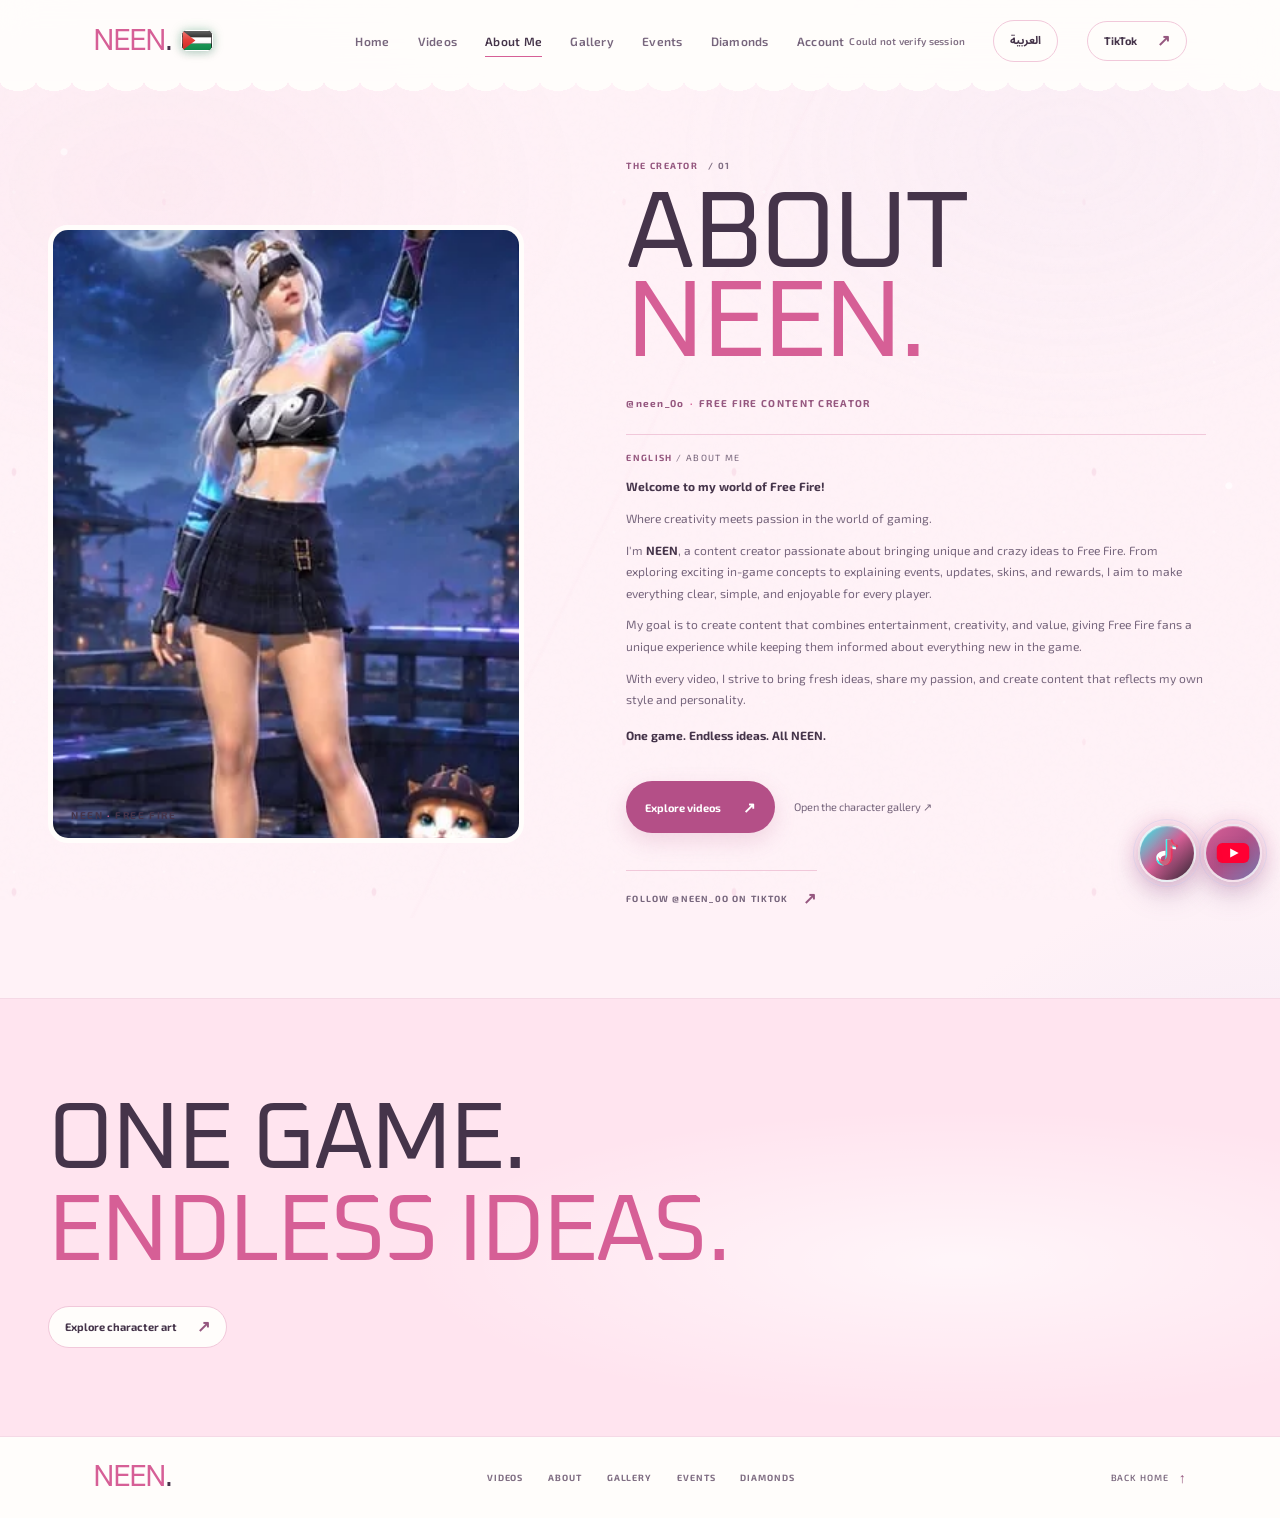
==== commit 8543917e: "Apply pending dashboard and site updates Co-authored-by: Copilot <223556219+Copilot@users.noreply.gi" ====
--- a/about.html
+++ b/about.html
@@ -16,7 +16,7 @@
   <body>
     <div class="site-shell">
       <header class="site-header">
-        <span class="wordmark wordmark-lockup"><a href="index.html" aria-label="NEEN home">NEE</a><a class="wordmark-admin-entry" href="events-admin.php" aria-label="Events admin console">E</a><span aria-hidden="true">.</span><span class="palestine-flag-badge" title="فلسطين • Palestine" aria-label="علم فلسطين"><svg viewBox="0 0 36 24" width="32" height="21" aria-hidden="true"><rect width="36" height="8" y="0" fill="#111111"/><rect width="36" height="8" y="8" fill="#ffffff"/><rect width="36" height="8" y="16" fill="#149954"/><polygon points="0,0 16,12 0,24" fill="#e4312b"/></svg></span></span>
+        <span class="wordmark wordmark-lockup"><a href="index.html" aria-label="NEEN home">NEEN<span aria-hidden="true">.</span></a><span class="palestine-flag-badge" title="فلسطين • Palestine" aria-label="علم فلسطين"><svg viewBox="0 0 36 24" width="32" height="21" aria-hidden="true"><rect width="36" height="8" y="0" fill="#111111"/><rect width="36" height="8" y="8" fill="#ffffff"/><rect width="36" height="8" y="16" fill="#149954"/><polygon points="0,0 16,12 0,24" fill="#e4312b"/></svg></span></span>
         <button class="menu-toggle" type="button" aria-label="Open navigation" aria-expanded="false" aria-controls="site-navigation"><span></span><span></span></button>
         <nav class="site-navigation" id="site-navigation" aria-label="Main navigation">
           <a class="nav-link" href="index.html">Home</a>
--- a/styles.css
+++ b/styles.css
@@ -155,16 +155,6 @@
   outline-offset: 2px;
 }
 
-.wordmark-lockup > .wordmark-admin-entry {
-  position: relative;
-}
-
-.wordmark-admin-entry::before {
-  position: absolute;
-  inset: -0.35em 0;
-  content: "";
-}
-
 .feed-mark span,
 .about-mark span {
   color: var(--pink);
@@ -476,7 +466,7 @@
     var(--bg);
 }
 
-.loot-drop-video {
+.loot-drop-background {
   position: absolute;
   z-index: 0;
   inset: 0;
@@ -536,7 +526,7 @@
       inset 0 0 0 1px var(--border);
   }
 
-  .loot-drop-video {
+  .loot-drop-background {
     opacity: 0.58;
   }
 
@@ -6288,7 +6278,7 @@
   box-shadow: var(--soft-shadow);
 }
 
-.home-page .loot-drop-video {
+.home-page .loot-drop-background {
   z-index: 0;
   opacity: 0.13;
   filter: saturate(0.7);
@@ -7701,7 +7691,7 @@
   box-shadow: var(--soft-shadow);
 }
 
-.home-page .loot-drop-video {
+.home-page .loot-drop-background {
   opacity: 0.08;
   filter: saturate(0.7);
 }
@@ -8050,7 +8040,7 @@
   pointer-events: none;
 }
 
-.home-page .loot-drop-video {
+.home-page .loot-drop-background {
   position: absolute;
   z-index: 0;
   inset: 0;
@@ -9229,3 +9219,880 @@
   filter: brightness(1.06);
   box-shadow: 0 14px 30px rgba(180, 79, 135, 0.34) !important;
 }
+
+/* Full-bleed NeNo Land spotlight */
+.home-page .arcade-spotlight {
+  display: block;
+  min-height: clamp(430px, 44vw, 560px);
+  padding: clamp(30px, 6vw, 76px);
+  overflow: hidden;
+  border: 1px solid rgb(241 189 255 / 28%);
+  border-radius: 26px;
+  background: #100c1b;
+  isolation: isolate;
+  transform: perspective(1400px)
+    rotateX(var(--spotlight-tilt-x, 0deg))
+    rotateY(var(--spotlight-tilt-y, 0deg))
+    translateY(var(--spotlight-lift, 0px));
+  transform-style: preserve-3d;
+  box-shadow:
+    0 34px 70px rgb(15 6 29 / 40%),
+    0 14px 30px rgb(152 55 193 / 16%),
+    0 0 38px rgb(255 79 163 / 10%),
+    inset 0 1px 0 rgb(255 255 255 / 16%);
+  transition:
+    transform 420ms cubic-bezier(0.2, 0.75, 0.25, 1),
+    box-shadow 420ms ease,
+    border-color 420ms ease;
+  will-change: transform;
+}
+
+.home-page .arcade-spotlight::before {
+  position: absolute;
+  z-index: 0;
+  inset: 0;
+  width: auto;
+  height: auto;
+  border-radius: inherit;
+  background:
+    radial-gradient(ellipse at 92% 6%, rgb(200 118 255 / 16%), transparent 35%),
+    radial-gradient(ellipse at 10% 100%, rgb(255 79 163 / 12%), transparent 38%);
+  content: "";
+  pointer-events: none;
+}
+
+.home-page .arcade-spotlight-copy {
+  max-width: 700px;
+  text-shadow: 0 2px 18px rgb(0 0 0 / 48%);
+  transform: translateZ(30px);
+}
+
+.home-page .arcade-spotlight h3 {
+  width: fit-content;
+  color: #fff;
+  background: linear-gradient(105deg, #fff 5%, #ffc2e4 47%, #cba7ff 100%);
+  background-clip: text;
+  -webkit-text-fill-color: transparent;
+  filter: drop-shadow(0 5px 20px rgb(193 89 255 / 24%));
+  text-shadow: none;
+}
+
+.home-page .arcade-kicker {
+  color: #ffd3ed;
+}
+
+.home-page .arcade-spotlight-copy > p:not(.arcade-kicker) {
+  color: rgb(255 246 253 / 88%);
+}
+
+.home-page .arcade-spotlight-art {
+  position: absolute;
+  z-index: -1;
+  inset: 0;
+  display: block;
+  min-height: 0;
+  margin: 0;
+  background: #100c1b;
+}
+
+.home-page .arcade-spotlight-art::before {
+  display: none;
+}
+
+.home-page .arcade-spotlight-art::after {
+  position: absolute;
+  inset: 0;
+  background:
+    linear-gradient(90deg, rgb(8 7 15 / 78%) 0%, rgb(8 7 15 / 56%) 43%, rgb(8 7 15 / 7%) 100%),
+    linear-gradient(0deg, rgb(8 7 15 / 43%), transparent 58%);
+  content: "";
+  pointer-events: none;
+}
+
+.home-page .arcade-spotlight-art img {
+  display: block;
+  width: 100%;
+  height: 100%;
+  object-fit: cover;
+  object-position: center;
+  filter: none;
+}
+
+.home-page .island-zone-list li {
+  border-color: rgb(255 255 255 / 23%);
+  border-radius: 999px;
+  background: rgb(15 8 28 / 58%);
+  color: #fff2fb;
+  backdrop-filter: blur(8px);
+}
+
+.home-page .arcade-spotlight .button-primary {
+  border: 1px solid rgb(255 255 255 / 44%);
+  background: linear-gradient(135deg, #f254a5 0%, #bd4ee8 58%, #805be8 100%);
+  box-shadow:
+    0 9px 0 #703397,
+    0 15px 28px rgb(190 63 190 / 35%),
+    inset 0 1px 0 rgb(255 255 255 / 48%);
+  transition: transform 180ms ease, box-shadow 180ms ease, filter 180ms ease;
+}
+
+.home-page .arcade-spotlight .button-primary:hover {
+  transform: translateY(-3px);
+  filter: brightness(1.08);
+  box-shadow:
+    0 12px 0 #703397,
+    0 20px 34px rgb(190 63 190 / 42%),
+    inset 0 1px 0 rgb(255 255 255 / 52%);
+}
+
+.home-page .arcade-spotlight .button-primary:active {
+  transform: translateY(4px);
+  box-shadow:
+    0 4px 0 #703397,
+    0 8px 18px rgb(190 63 190 / 30%),
+    inset 0 1px 0 rgb(255 255 255 / 42%);
+}
+
+.home-page .arcade-spotlight .arcade-reward-badge {
+  border-color: rgb(255 213 102 / 48%);
+  border-radius: 999px;
+  background: linear-gradient(135deg, rgb(255 216 121 / 19%), rgb(255 177 68 / 11%));
+  color: #ffe4a0;
+  box-shadow: inset 0 1px 0 rgb(255 255 255 / 13%), 0 5px 18px rgb(255 189 75 / 9%);
+}
+
+.home-page .arcade-spotlight-art figcaption {
+  z-index: 1;
+  right: 24px;
+  bottom: 20px;
+  left: auto;
+  color: rgb(255 255 255 / 78%);
+  text-align: right;
+  text-shadow: 0 2px 10px rgb(0 0 0 / 55%);
+}
+
+.home-page .arcade-spotlight-index {
+  z-index: 1;
+  color: rgb(255 255 255 / 65%);
+  text-shadow: 0 2px 10px rgb(0 0 0 / 55%);
+  transform: translateZ(18px);
+}
+
+.reveal-ready .arcade-spotlight {
+  transform: perspective(1400px)
+    rotateX(var(--spotlight-tilt-x, 0deg))
+    rotateY(var(--spotlight-tilt-y, 0deg))
+    translateY(calc(var(--spotlight-lift, 0px) + 24px));
+}
+
+.reveal-ready .arcade-spotlight.is-visible {
+  transform: perspective(1400px)
+    rotateX(var(--spotlight-tilt-x, 0deg))
+    rotateY(var(--spotlight-tilt-y, 0deg))
+    translateY(var(--spotlight-lift, 0px));
+}
+
+@media (hover: hover) and (pointer: fine) and (prefers-reduced-motion: no-preference) {
+  .home-page .arcade-spotlight:hover {
+    --spotlight-lift: -8px;
+    border-color: rgb(242 153 255 / 52%);
+    box-shadow:
+      0 44px 88px rgb(15 6 29 / 48%),
+      0 18px 38px rgb(152 55 193 / 23%),
+      0 0 52px rgb(255 79 163 / 17%),
+      inset 0 1px 0 rgb(255 255 255 / 22%);
+  }
+}
+
+@media (max-width: 700px) {
+  .home-page .arcade-spotlight {
+    min-height: 0;
+    padding: clamp(116px, 31vw, 142px) 16px 22px;
+    border-radius: 20px;
+    box-shadow:
+      0 20px 42px rgb(15 6 29 / 38%),
+      0 8px 20px rgb(152 55 193 / 15%),
+      0 0 26px rgb(255 79 163 / 8%),
+      inset 0 1px 0 rgb(255 255 255 / 15%);
+  }
+
+  .home-page .arcade-spotlight-copy {
+    max-width: 100%;
+    transform: translateZ(16px);
+  }
+
+  .home-page .arcade-kicker {
+    gap: 7px;
+    font-size: 8px;
+    letter-spacing: 0.14em;
+  }
+
+  .home-page .arcade-spotlight h3 {
+    margin-top: 10px;
+    font-size: clamp(30px, 8vw, 38px);
+    line-height: 1;
+  }
+
+  .home-page .arcade-spotlight-copy > p:not(.arcade-kicker) {
+    margin-top: 8px;
+    font-size: 11px;
+    line-height: 1.55;
+  }
+
+  .home-page .island-zone-list {
+    gap: 6px;
+    margin-top: 12px;
+  }
+
+  .home-page .island-zone-list li {
+    padding: 5px 8px;
+    font-size: 8px;
+    line-height: 1.2;
+  }
+
+  .home-page .arcade-spotlight-actions {
+    gap: 8px;
+    margin-top: 14px;
+  }
+
+  .home-page .arcade-spotlight .button-primary {
+    min-height: 44px;
+    padding-inline: 13px;
+    font-size: 12px;
+  }
+
+  .home-page .arcade-spotlight .arcade-reward-badge {
+    min-height: 26px;
+    padding: 4px 8px;
+    font-size: 8px;
+    letter-spacing: 0.02em;
+  }
+
+  .home-page .arcade-spotlight-art::after {
+    background:
+      linear-gradient(180deg, rgb(8 7 15 / 34%) 0%, rgb(8 7 15 / 65%) 44%, rgb(8 7 15 / 84%) 100%),
+      linear-gradient(90deg, rgb(8 7 15 / 20%), transparent 100%);
+  }
+
+  .home-page .arcade-spotlight-art img {
+    object-position: 58% 28%;
+  }
+
+  .home-page .arcade-spotlight-art figcaption {
+    top: 42px;
+    right: 14px;
+    bottom: auto;
+    left: auto;
+    font-size: 7px;
+  }
+
+  .home-page .arcade-spotlight-index {
+    top: 14px;
+    right: 14px;
+    font-size: 8px;
+  }
+}
+
+/* Full-bleed game art for the homepage's four mini-game cards */
+.home-page .arcade-grid {
+  grid-template-columns: repeat(2, minmax(0, 1fr));
+  gap: 20px;
+}
+
+.home-page .arcade-grid .arcade-card {
+  --game-glow: rgb(206 87 255 / 28%);
+  position: relative;
+  display: grid;
+  min-height: clamp(320px, 30vw, 390px);
+  grid-template-rows: auto 1fr auto auto;
+  align-content: stretch;
+  align-items: end;
+  gap: 12px;
+  padding: clamp(20px, 2.4vw, 30px);
+  overflow: hidden;
+  border: 1px solid rgb(255 255 255 / 22%);
+  border-radius: 22px;
+  background: #100b1b;
+  color: #fff;
+  isolation: isolate;
+  transform: perspective(1200px) translateY(0);
+  transform-style: preserve-3d;
+  box-shadow:
+    0 24px 48px rgb(22 7 37 / 25%),
+    0 0 28px var(--game-glow),
+    inset 0 1px 0 rgb(255 255 255 / 18%);
+  transition:
+    transform 320ms cubic-bezier(0.2, 0.75, 0.25, 1),
+    border-color 320ms ease,
+    box-shadow 320ms ease;
+}
+
+.home-page .arcade-grid .arcade-card--vault {
+  --game-glow: rgb(255 72 211 / 27%);
+}
+
+.home-page .arcade-grid .arcade-card--sequence {
+  --game-glow: rgb(137 87 255 / 30%);
+}
+
+.home-page .arcade-grid .arcade-card--memory {
+  --game-glow: rgb(255 76 177 / 27%);
+}
+
+.home-page .arcade-grid .arcade-card--jigsaw {
+  --game-glow: rgb(88 163 255 / 27%);
+}
+
+.home-page .arcade-grid .arcade-card::before {
+  position: absolute;
+  z-index: 1;
+  inset: 0;
+  border-radius: inherit;
+  background:
+    radial-gradient(ellipse at 92% 8%, var(--game-glow), transparent 42%),
+    linear-gradient(135deg, rgb(255 255 255 / 10%), transparent 34%);
+  content: "";
+  pointer-events: none;
+}
+
+.home-page .arcade-grid .arcade-card-art {
+  position: absolute;
+  z-index: 0;
+  inset: 0;
+  display: block;
+  min-width: 0;
+  height: auto;
+  grid-column: auto;
+  grid-row: auto;
+  overflow: hidden;
+  border: 0;
+  background: #100b1b;
+}
+
+.home-page .arcade-grid .arcade-card-art::after {
+  position: absolute;
+  inset: 0;
+  background:
+    linear-gradient(0deg, rgb(11 7 20 / 94%) 0%, rgb(11 7 20 / 75%) 27%, rgb(11 7 20 / 13%) 72%),
+    linear-gradient(90deg, rgb(11 7 20 / 35%), transparent 68%);
+  content: "";
+  pointer-events: none;
+}
+
+.home-page .arcade-grid .arcade-card-art img {
+  display: block;
+  width: 100%;
+  height: 100%;
+  object-fit: cover;
+  object-position: center;
+  transition: transform 650ms cubic-bezier(0.2, 0.75, 0.25, 1), filter 320ms ease;
+}
+
+.home-page .arcade-grid .arcade-card--jigsaw .arcade-card-art img {
+  object-position: 50% 48%;
+}
+
+.home-page .arcade-grid .arcade-card-index,
+.home-page .arcade-grid .arcade-card-copy,
+.home-page .arcade-grid .arcade-reward-badge,
+.home-page .arcade-grid .arcade-card-launch {
+  position: relative;
+  z-index: 2;
+  transform: translateZ(18px);
+}
+
+.home-page .arcade-grid .arcade-card-index {
+  justify-self: start;
+  padding: 7px 10px;
+  border: 1px solid rgb(255 255 255 / 28%);
+  border-radius: 999px;
+  background: rgb(14 8 25 / 48%);
+  color: #fff;
+  font-size: 8px;
+  letter-spacing: 0.15em;
+  backdrop-filter: blur(10px);
+}
+
+.home-page .arcade-grid .arcade-card-copy {
+  gap: 7px;
+  text-shadow: 0 2px 14px rgb(0 0 0 / 60%);
+}
+
+.home-page .arcade-grid .arcade-card-copy strong {
+  color: #fff;
+  font-size: clamp(24px, 2.5vw, 34px);
+  line-height: 1;
+  text-shadow: 0 3px 20px rgb(13 5 24 / 78%);
+}
+
+.home-page .arcade-grid .arcade-card-copy > span {
+  min-height: 0;
+  color: rgb(255 248 254 / 90%);
+  font-size: 12px;
+  line-height: 1.55;
+  text-shadow: 0 2px 12px rgb(0 0 0 / 78%);
+}
+
+.home-page .arcade-grid .arcade-card .arcade-reward-badge {
+  justify-self: start;
+  min-height: 28px;
+  padding: 6px 10px;
+  border-color: rgb(255 218 133 / 44%);
+  border-radius: 999px;
+  background: rgb(27 17 26 / 60%);
+  color: #ffe6a5;
+  font-size: 9px;
+  letter-spacing: 0.02em;
+  backdrop-filter: blur(10px);
+}
+
+.home-page .arcade-grid .arcade-card-launch {
+  display: flex;
+  align-items: center;
+  justify-content: space-between;
+  align-self: stretch;
+  padding-top: 11px;
+  border-top: 1px solid rgb(255 255 255 / 25%);
+  color: #ffd5ef;
+  font-size: 11px;
+  text-shadow: 0 2px 10px rgb(0 0 0 / 65%);
+}
+
+.home-page .arcade-grid .arcade-card-launch > span {
+  display: grid;
+  width: 28px;
+  aspect-ratio: 1;
+  place-items: center;
+  border: 1px solid rgb(255 255 255 / 36%);
+  border-radius: 50%;
+  background: rgb(14 8 25 / 44%);
+  font-size: 14px;
+  transition: transform 240ms ease, background-color 240ms ease;
+}
+
+.home-page .arcade-grid .arcade-card:focus-visible {
+  outline: 3px solid #ffc5e7;
+  outline-offset: 4px;
+}
+
+@media (hover: hover) and (pointer: fine) and (prefers-reduced-motion: no-preference) {
+  .home-page .arcade-grid .arcade-card:hover {
+    transform: perspective(1200px) translateY(-7px) rotateX(1deg);
+    border-color: rgb(255 255 255 / 48%);
+    box-shadow:
+      0 34px 64px rgb(22 7 37 / 32%),
+      0 0 42px var(--game-glow),
+      inset 0 1px 0 rgb(255 255 255 / 24%);
+  }
+
+  .home-page .arcade-grid .arcade-card:hover .arcade-card-art img {
+    transform: scale(1.045);
+    filter: saturate(1.08);
+  }
+
+  .home-page .arcade-grid .arcade-card:hover .arcade-card-launch > span {
+    transform: translate(2px, -2px);
+    background: rgb(103 47 142 / 65%);
+  }
+}
+
+@media (max-width: 700px) {
+  .home-page .arcade-grid {
+    grid-template-columns: minmax(0, 1fr);
+    gap: 14px;
+  }
+
+  .home-page .arcade-grid .arcade-card {
+    min-height: clamp(220px, 62vw, 290px);
+    grid-template-columns: minmax(0, 1fr);
+    grid-template-rows: auto 1fr auto auto;
+    gap: 9px;
+    padding: 16px;
+    border-radius: 18px;
+    box-shadow:
+      0 15px 32px rgb(22 7 37 / 24%),
+      0 0 20px var(--game-glow),
+      inset 0 1px 0 rgb(255 255 255 / 16%);
+  }
+
+  .home-page .arcade-grid .arcade-card-art img {
+    object-position: center 43%;
+  }
+
+  .home-page .arcade-grid .arcade-card-copy strong {
+    font-size: clamp(23px, 7vw, 30px);
+  }
+
+  .home-page .arcade-grid .arcade-card-copy > span {
+    max-width: 34ch;
+    font-size: 11px;
+  }
+
+  .home-page .arcade-grid .arcade-card .arcade-reward-badge {
+    min-height: 26px;
+    padding: 5px 9px;
+    font-size: 8px;
+  }
+}
+
+@media (prefers-reduced-motion: reduce) {
+  .home-page .arcade-grid .arcade-card,
+  .home-page .arcade-grid .arcade-card-art img,
+  .home-page .arcade-grid .arcade-card-launch > span {
+    transition: none;
+  }
+}
+
+@media (prefers-reduced-motion: reduce) {
+  .home-page .arcade-spotlight,
+  .home-page .arcade-spotlight .button-primary {
+    transition-duration: 0.01ms;
+  }
+}
+
+.neen-youtube-bubble,
+.neen-tiktok-bubble {
+  position: fixed;
+  right: max(18px, env(safe-area-inset-right));
+  bottom: max(18px, env(safe-area-inset-bottom));
+  z-index: 80;
+  display: grid;
+  width: 58px;
+  height: 58px;
+  place-items: center;
+  border: 2px solid rgb(255 255 255 / 82%);
+  border-radius: 50%;
+  color: #fff;
+  background: linear-gradient(135deg, #d65f96 0%, #b44f87 48%, #7778ae 100%);
+  box-shadow:
+    0 12px 28px rgb(116 78 138 / 28%),
+    0 0 22px rgb(214 95 150 / 34%),
+    inset 0 1px 0 rgb(255 255 255 / 28%);
+  transition: transform 180ms ease, box-shadow 180ms ease, filter 180ms ease;
+  isolation: isolate;
+}
+
+.neen-tiktok-bubble {
+  right: max(84px, calc(env(safe-area-inset-right) + 66px));
+  background: linear-gradient(135deg, #25F4EE 0%, #d65f96 48%, #29232f 100%);
+}
+
+.neen-youtube-bubble::after,
+.neen-tiktok-bubble::after {
+  position: absolute;
+  z-index: -1;
+  width: 68px;
+  height: 68px;
+  border: 1px solid rgb(200 200 237 / 55%);
+  border-radius: 50%;
+  content: "";
+  opacity: 0.7;
+  animation: neen-youtube-glow 2.8s ease-in-out infinite;
+}
+
+.neen-youtube-bubble svg {
+  width: 34px;
+  height: 24px;
+  filter: drop-shadow(0 2px 4px rgb(69 52 74 / 20%));
+}
+
+.neen-tiktok-bubble svg {
+  width: 34px;
+  height: 34px;
+  filter: drop-shadow(0 2px 5px rgb(69 52 74 / 24%));
+}
+
+@media (hover: hover) and (pointer: fine) {
+  .neen-youtube-bubble:hover,
+  .neen-tiktok-bubble:hover {
+    transform: translateY(-3px) scale(1.06);
+    box-shadow:
+      0 16px 34px rgb(116 78 138 / 34%),
+      0 0 30px rgb(235 136 180 / 48%),
+      inset 0 1px 0 rgb(255 255 255 / 32%);
+    filter: saturate(1.08);
+  }
+}
+
+.neen-youtube-bubble:focus-visible,
+.neen-tiktok-bubble:focus-visible {
+  outline: 3px solid rgb(200 200 237 / 95%);
+  outline-offset: 4px;
+}
+
+@keyframes neen-youtube-glow {
+  0%, 100% {
+    transform: scale(0.92);
+    opacity: 0.42;
+  }
+  50% {
+    transform: scale(1);
+    opacity: 0.78;
+  }
+}
+
+@media (max-width: 760px) {
+  .neen-youtube-bubble,
+  .neen-tiktok-bubble {
+    right: max(14px, env(safe-area-inset-right));
+    bottom: max(14px, env(safe-area-inset-bottom));
+    width: 52px;
+    height: 52px;
+  }
+
+  .neen-tiktok-bubble {
+    right: max(78px, calc(env(safe-area-inset-right) + 64px));
+  }
+
+  .neen-youtube-bubble::after,
+  .neen-tiktok-bubble::after {
+    width: 60px;
+    height: 60px;
+  }
+
+  .neen-youtube-bubble svg {
+    width: 30px;
+    height: 22px;
+  }
+
+  .neen-tiktok-bubble svg {
+    width: 30px;
+    height: 30px;
+  }
+}
+
+@media (prefers-reduced-motion: reduce) {
+  .neen-youtube-bubble,
+  .neen-youtube-bubble::after,
+  .neen-tiktok-bubble,
+  .neen-tiktok-bubble::after {
+    transition: none;
+    animation: none;
+  }
+}
+
+/* === NEEN NEWS TICKER === */
+.neen-news-ticker-section {
+  position: relative;
+  z-index: 7;
+  width: 100%;
+  color: var(--neen-news-text, #fff8fc);
+  background: var(--neen-news-background, #17132f);
+  border-top: 1px solid color-mix(in srgb, var(--neen-news-glow, #d65f96) 72%, transparent);
+  border-bottom: 1px solid color-mix(in srgb, var(--neen-news-glow, #d65f96) 48%, transparent);
+  box-shadow:
+    0 8px 24px rgb(15 10 38 / 18%),
+    0 0 18px color-mix(in srgb, var(--neen-news-glow, #d65f96) 24%, transparent);
+}
+
+.neen-news-ticker-shell {
+  display: grid;
+  grid-template-columns: auto minmax(0, 1fr) auto;
+  align-items: stretch;
+  min-height: 48px;
+}
+
+.neen-news-ticker-label {
+  display: flex;
+  align-items: center;
+  gap: 8px;
+  padding: 0 18px;
+  color: var(--neen-news-sender, #f3a3c6);
+  background: color-mix(in srgb, var(--neen-news-glow, #d65f96) 18%, transparent);
+  border-right: 1px solid var(--neen-news-separator, #c8c8ed);
+  clip-path: polygon(0 0, calc(100% - 10px) 0, 100% 50%, calc(100% - 10px) 100%, 0 100%);
+  font-family: var(--display);
+  font-size: 11px;
+  white-space: nowrap;
+}
+
+html[dir="rtl"] .neen-news-ticker-label {
+  border-right: 0;
+  border-left: 1px solid var(--neen-news-separator, #c8c8ed);
+  clip-path: polygon(10px 0, 100% 0, 100% 100%, 10px 100%, 0 50%);
+}
+
+.neen-news-ticker-viewport {
+  position: relative;
+  min-width: 0;
+  overflow: hidden;
+  mask-image: linear-gradient(90deg, transparent 0, #000 20px, #000 calc(100% - 20px), transparent 100%);
+}
+
+.neen-news-ticker-track {
+  display: flex;
+  width: max-content;
+  height: 100%;
+  align-items: center;
+  will-change: transform;
+  animation: neen-news-scroll var(--neen-news-speed, 55s) linear infinite;
+}
+
+.neen-news-ticker-group {
+  display: flex;
+  height: 100%;
+  align-items: center;
+  flex-shrink: 0;
+}
+
+.neen-news-ticker-item {
+  display: inline-flex;
+  align-items: center;
+  gap: 7px;
+  padding: 0 22px;
+  color: var(--neen-news-text, #fff8fc);
+  font-size: 13px;
+  line-height: 48px;
+  white-space: nowrap;
+}
+
+.neen-news-ticker-item strong {
+  color: var(--neen-news-sender, #f3a3c6);
+  font-family: var(--display);
+  text-transform: uppercase;
+}
+
+.neen-news-ticker-item::after {
+  width: 7px;
+  height: 7px;
+  margin-left: 22px;
+  border: 1px solid var(--neen-news-separator, #c8c8ed);
+  content: "";
+  transform: rotate(45deg);
+  box-shadow: 0 0 8px var(--neen-news-glow, #d65f96);
+}
+
+html[dir="rtl"] .neen-news-ticker-item::after {
+  margin-right: 22px;
+  margin-left: 0;
+}
+
+.neen-news-submit-toggle {
+  display: flex;
+  align-items: center;
+  gap: 8px;
+  min-height: 48px;
+  padding: 0 14px;
+  border: 0;
+  border-left: 1px solid var(--neen-news-separator, #c8c8ed);
+  color: var(--neen-news-text, #fff8fc);
+  background: color-mix(in srgb, var(--neen-news-glow, #d65f96) 16%, transparent);
+  cursor: pointer;
+  font: 700 11px var(--display);
+}
+
+html[dir="rtl"] .neen-news-submit-toggle {
+  border-left: 0;
+  border-right: 1px solid var(--neen-news-separator, #c8c8ed);
+}
+
+.neen-news-submit-panel {
+  display: grid;
+  grid-template-columns: minmax(0, 1fr) auto;
+  gap: 14px;
+  padding: 12px;
+  background: color-mix(in srgb, var(--neen-news-background, #17132f) 94%, #000);
+  border-top: 1px solid color-mix(in srgb, var(--neen-news-separator, #c8c8ed) 40%, transparent);
+}
+
+.neen-news-submit-panel[hidden] {
+  display: none;
+}
+
+.neen-news-submit-form {
+  display: grid;
+  grid-template-columns: minmax(130px, 180px) minmax(200px, 1fr) auto;
+  align-items: end;
+  gap: 10px;
+}
+
+.neen-news-submit-form label {
+  display: grid;
+  gap: 5px;
+  color: var(--neen-news-text, #fff8fc);
+  font-size: 10px;
+  font-weight: 700;
+}
+
+.neen-news-submit-form input,
+.neen-news-submit-form textarea {
+  width: 100%;
+  border: 1px solid color-mix(in srgb, var(--neen-news-separator, #c8c8ed) 55%, transparent);
+  border-radius: 4px;
+  color: var(--neen-news-text, #fff8fc);
+  background: rgb(255 255 255 / 7%);
+  font: inherit;
+}
+
+.neen-news-submit-form input {
+  height: 38px;
+  padding: 0 10px;
+}
+
+.neen-news-submit-form textarea {
+  min-height: 38px;
+  max-height: 88px;
+  resize: vertical;
+  padding: 8px 10px;
+}
+
+.neen-news-submit-form .button {
+  min-height: 38px;
+  padding: 8px 12px;
+  border-radius: 4px;
+  white-space: nowrap;
+}
+
+.neen-news-submit-status {
+  min-width: 220px;
+  align-self: center;
+  margin: 0;
+  color: var(--neen-news-sender, #f3a3c6);
+  font-size: 12px;
+}
+
+@keyframes neen-news-scroll {
+  from { transform: translateX(0); }
+  to { transform: translateX(-50%); }
+}
+
+@media (max-width: 760px) {
+  .neen-news-ticker-shell {
+    grid-template-columns: auto minmax(0, 1fr);
+  }
+
+  .neen-news-ticker-label {
+    padding: 0 10px;
+  }
+
+  .neen-news-ticker-label strong {
+    display: none;
+  }
+
+  .neen-news-submit-toggle {
+    grid-column: 1 / -1;
+    justify-content: center;
+    min-height: 40px;
+    border-top: 1px solid var(--neen-news-separator, #c8c8ed);
+    border-left: 0;
+  }
+
+  .neen-news-submit-panel {
+    grid-template-columns: 1fr;
+  }
+
+  .neen-news-submit-form {
+    grid-template-columns: 1fr;
+  }
+
+  .neen-news-submit-status {
+    min-width: 0;
+  }
+}
+
+@media (prefers-reduced-motion: reduce) {
+  .neen-news-ticker-track {
+    animation-duration: 1ms;
+    animation-iteration-count: 1;
+  }
+}
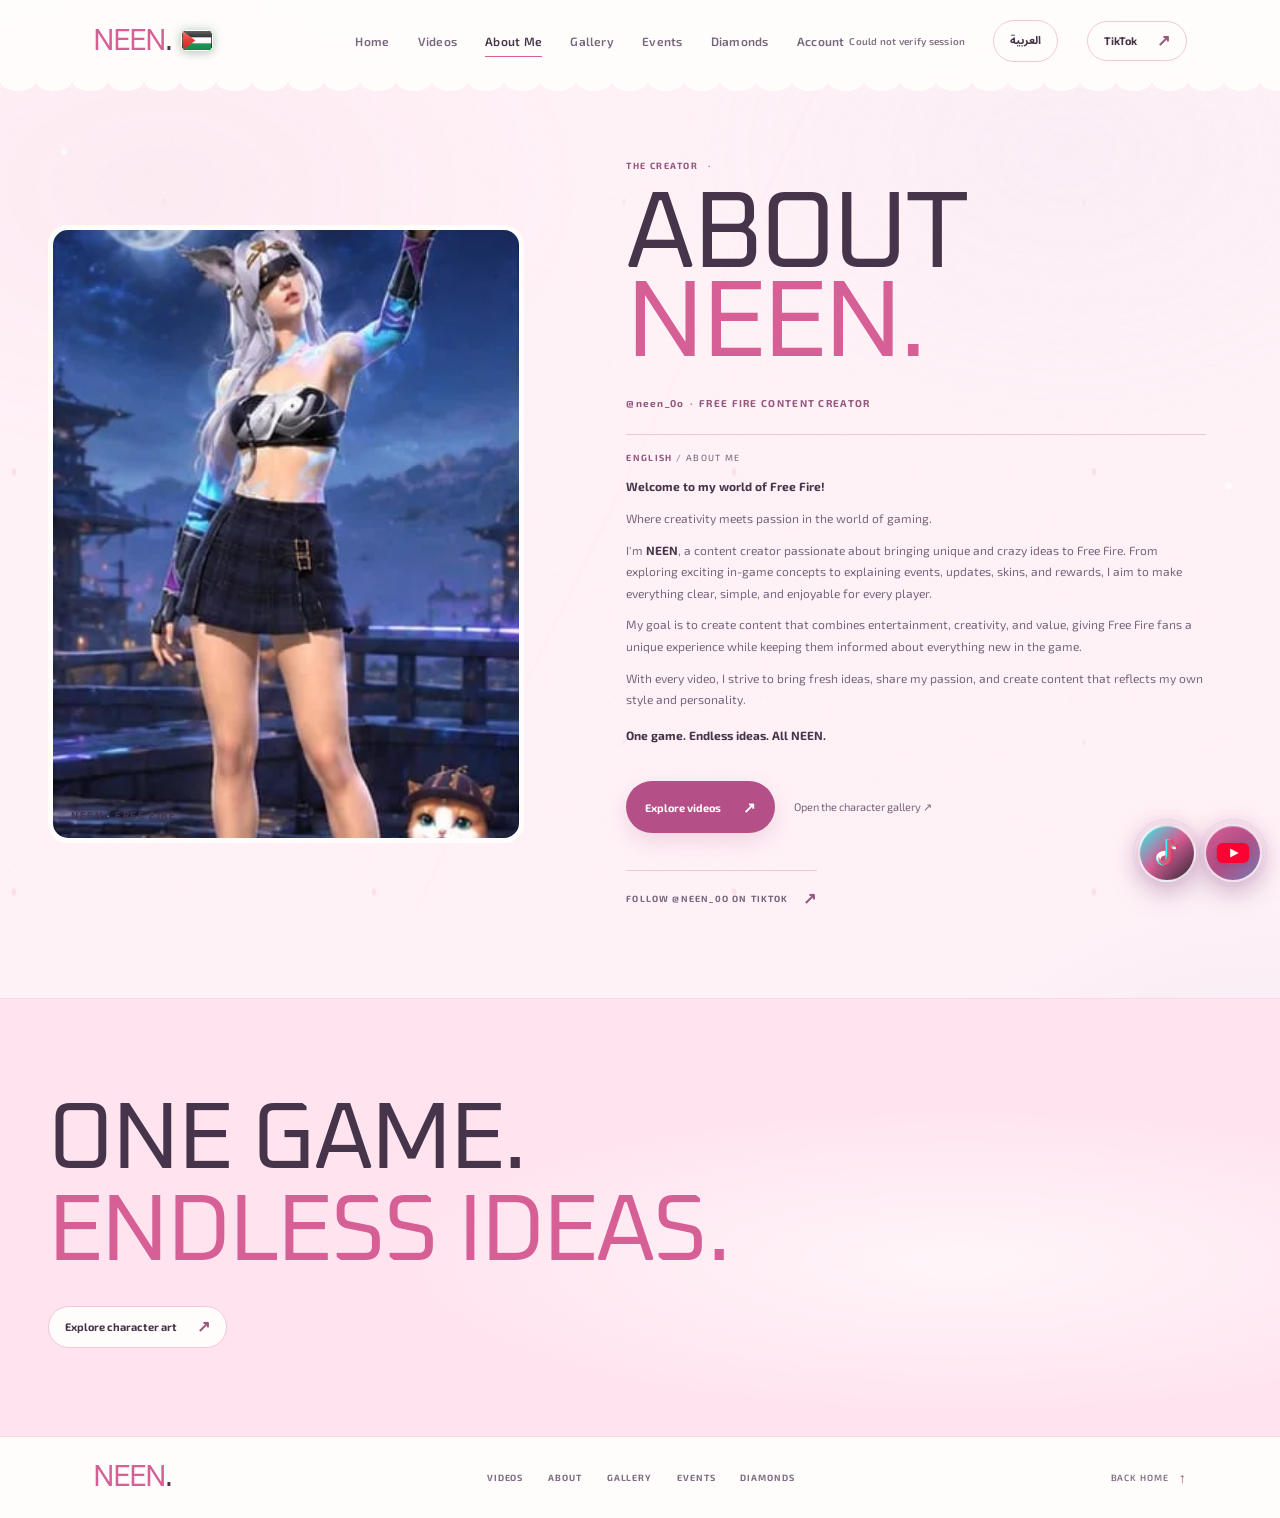
==== commit 98640f91: "Replace decorative numbering with dots Co-authored-by: Copilot <223556219+Copilot@users.noreply.gith" ====
--- a/about.html
+++ b/about.html
@@ -35,7 +35,7 @@
             <figcaption>NEEN <span>·</span> FREE FIRE</figcaption>
           </figure>
           <div class="about-page-copy">
-            <p class="eyebrow section-eyebrow">THE CREATOR <span> / 01</span></p>
+            <p class="eyebrow section-eyebrow">THE CREATOR <span> ·</span></p>
             <h1 id="page-title">ABOUT<br /><span>NEEN.</span></h1>
             <p class="about-page-handle">@neen_0o <span>·</span> FREE FIRE CONTENT CREATOR</p>
             <div class="about-biography">
--- a/styles.css
+++ b/styles.css
@@ -74,8 +74,6 @@
     150px 170px,
     100% 100%;
   background-repeat: no-repeat, no-repeat, repeat, repeat, repeat, no-repeat;
-  translate: var(--ambient-pointer-x, 0px) var(--ambient-pointer-y, 0px);
-  transition: translate 600ms ease-out;
   animation: neen-ambient-drift 54s ease-in-out infinite alternate;
 }
 
@@ -1474,8 +1472,6 @@
   body::after {
     animation: none;
     opacity: 0.2;
-    translate: none;
-    transition: none;
   }
 }
 
@@ -5475,75 +5471,6 @@
 @media (prefers-reduced-motion: reduce) {
   .falling-flowers {
     display: none;
-  }
-}
-
-@media (hover: hover) and (pointer: fine) {
-  body.neen-cursor-active,
-  body.neen-cursor-active * {
-    cursor: none !important;
-  }
-
-  .neen-cursor {
-    position: fixed;
-    z-index: 9999;
-    top: 0;
-    left: 0;
-    display: block;
-    width: 28px;
-    height: 32px;
-    color: transparent;
-    background: linear-gradient(145deg, var(--pink) 8%, var(--magenta) 70%, var(--lavender));
-    background-clip: text;
-    -webkit-text-fill-color: transparent;
-    font-family: var(--display);
-    font-size: 26px;
-    font-weight: 800;
-    line-height: 1;
-    pointer-events: none;
-    user-select: none;
-    opacity: 0;
-    filter: drop-shadow(0 1px 1px rgb(180 79 135 / 25%));
-    will-change: transform;
-    transition: opacity 100ms ease;
-  }
-
-  .neen-cursor.is-visible {
-    opacity: 1;
-  }
-
-  .neen-cursor::after {
-    position: absolute;
-    top: 1px;
-    right: 0;
-    width: 8px;
-    height: 8px;
-    border: 1.5px solid var(--surface);
-    border-radius: 50%;
-    background: var(--lavender);
-    box-shadow: 0 0 0 1px var(--magenta);
-    content: "";
-    opacity: 0;
-    transform: scale(0.5);
-    transition: opacity 120ms ease, transform 120ms ease;
-  }
-
-  .neen-cursor.is-interactive::after {
-    opacity: 1;
-    transform: scale(1);
-  }
-
-  .neen-cursor.is-disabled::after {
-    background: linear-gradient(45deg, transparent 43%, var(--magenta) 45% 55%, transparent 57%), var(--lavender);
-    opacity: 1;
-    transform: scale(1);
-  }
-}
-
-@media (prefers-reduced-motion: reduce) and (hover: hover) and (pointer: fine) {
-  .neen-cursor,
-  .neen-cursor::after {
-    transition: none;
   }
 }
 
@@ -8775,6 +8702,24 @@
 
   html[dir="rtl"] .home-page .loot-drop-heading {
     margin: 10px 10px 0 0;
+  }
+}
+
+@media (max-width: 760px) {
+  .home-page .home-hero .hero-actions {
+    width: 100%;
+    align-items: center;
+    flex-direction: column;
+    gap: 18px;
+  }
+
+  .home-page .home-hero .hero-actions .button {
+    width: min(90%, 380px);
+    height: 52px;
+    min-height: 52px;
+    flex: 0 0 auto;
+    border-radius: 999px;
+    box-sizing: border-box;
   }
 }
 
